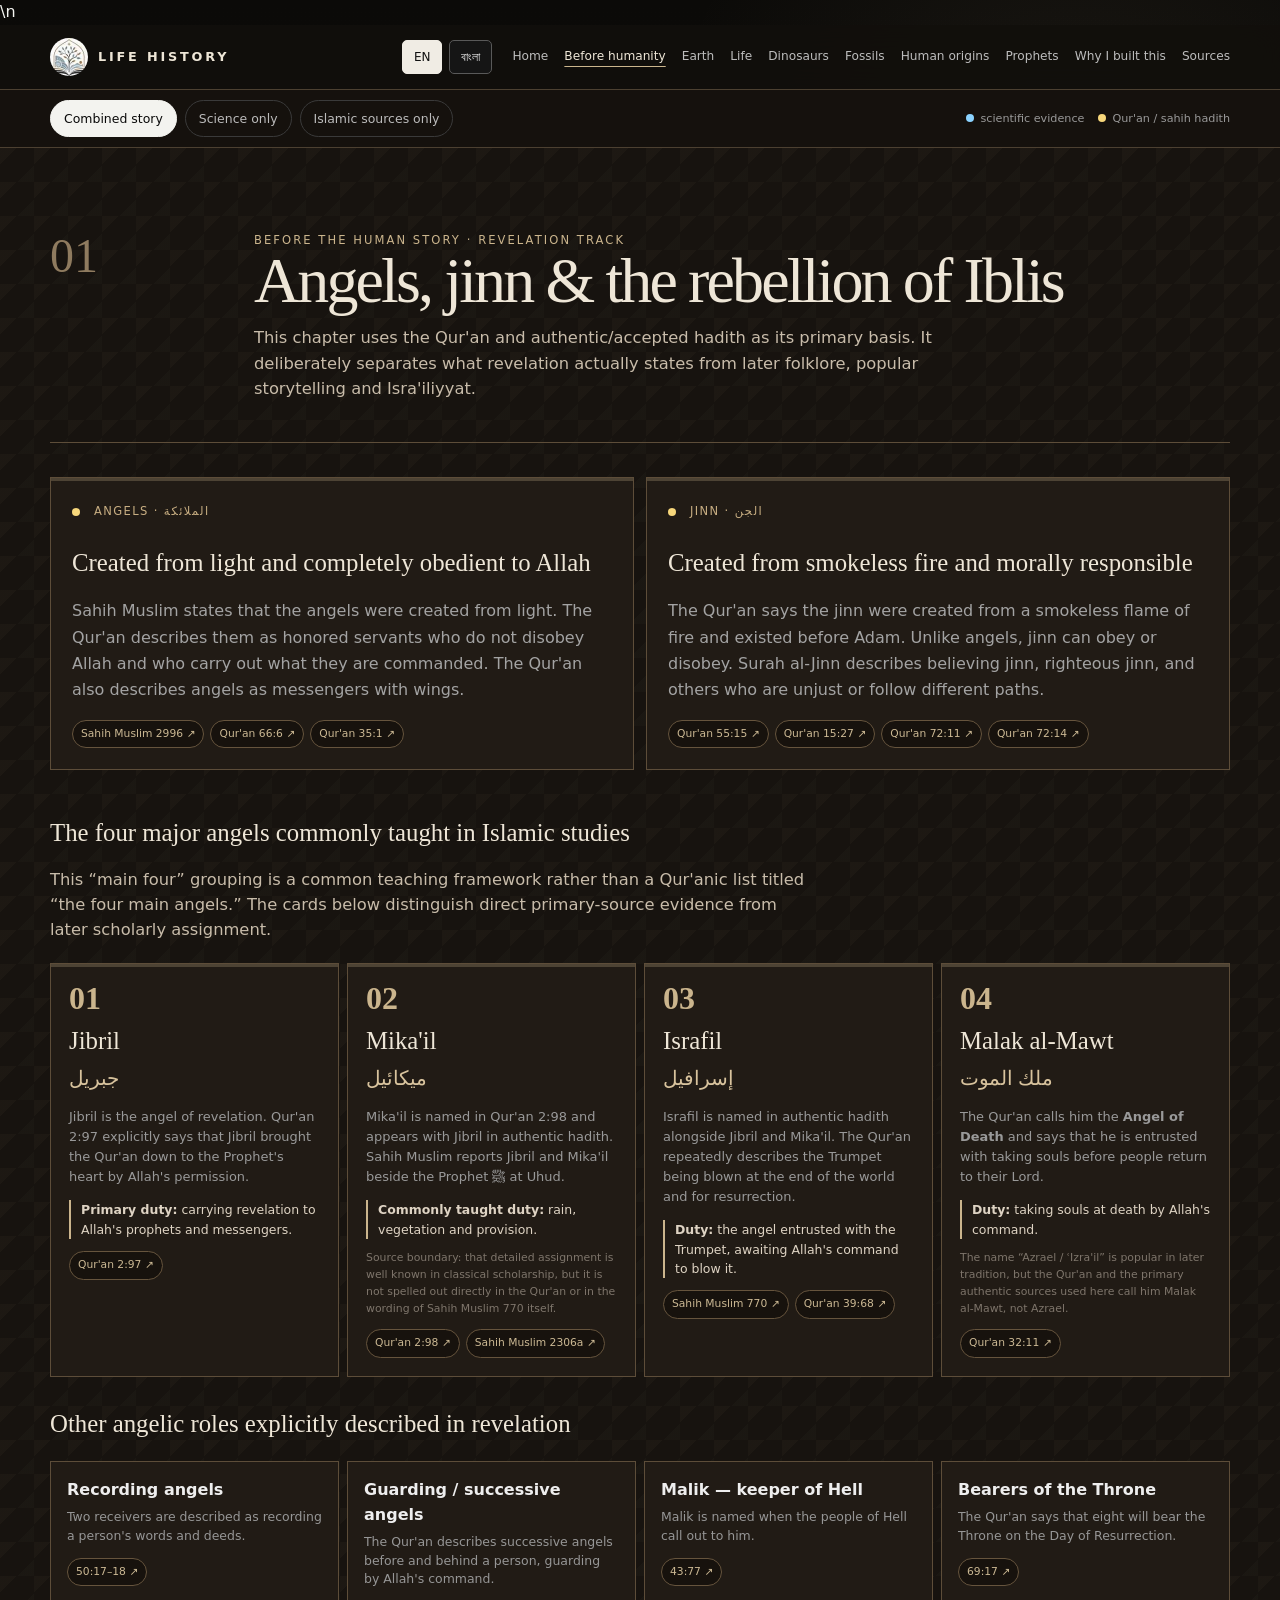
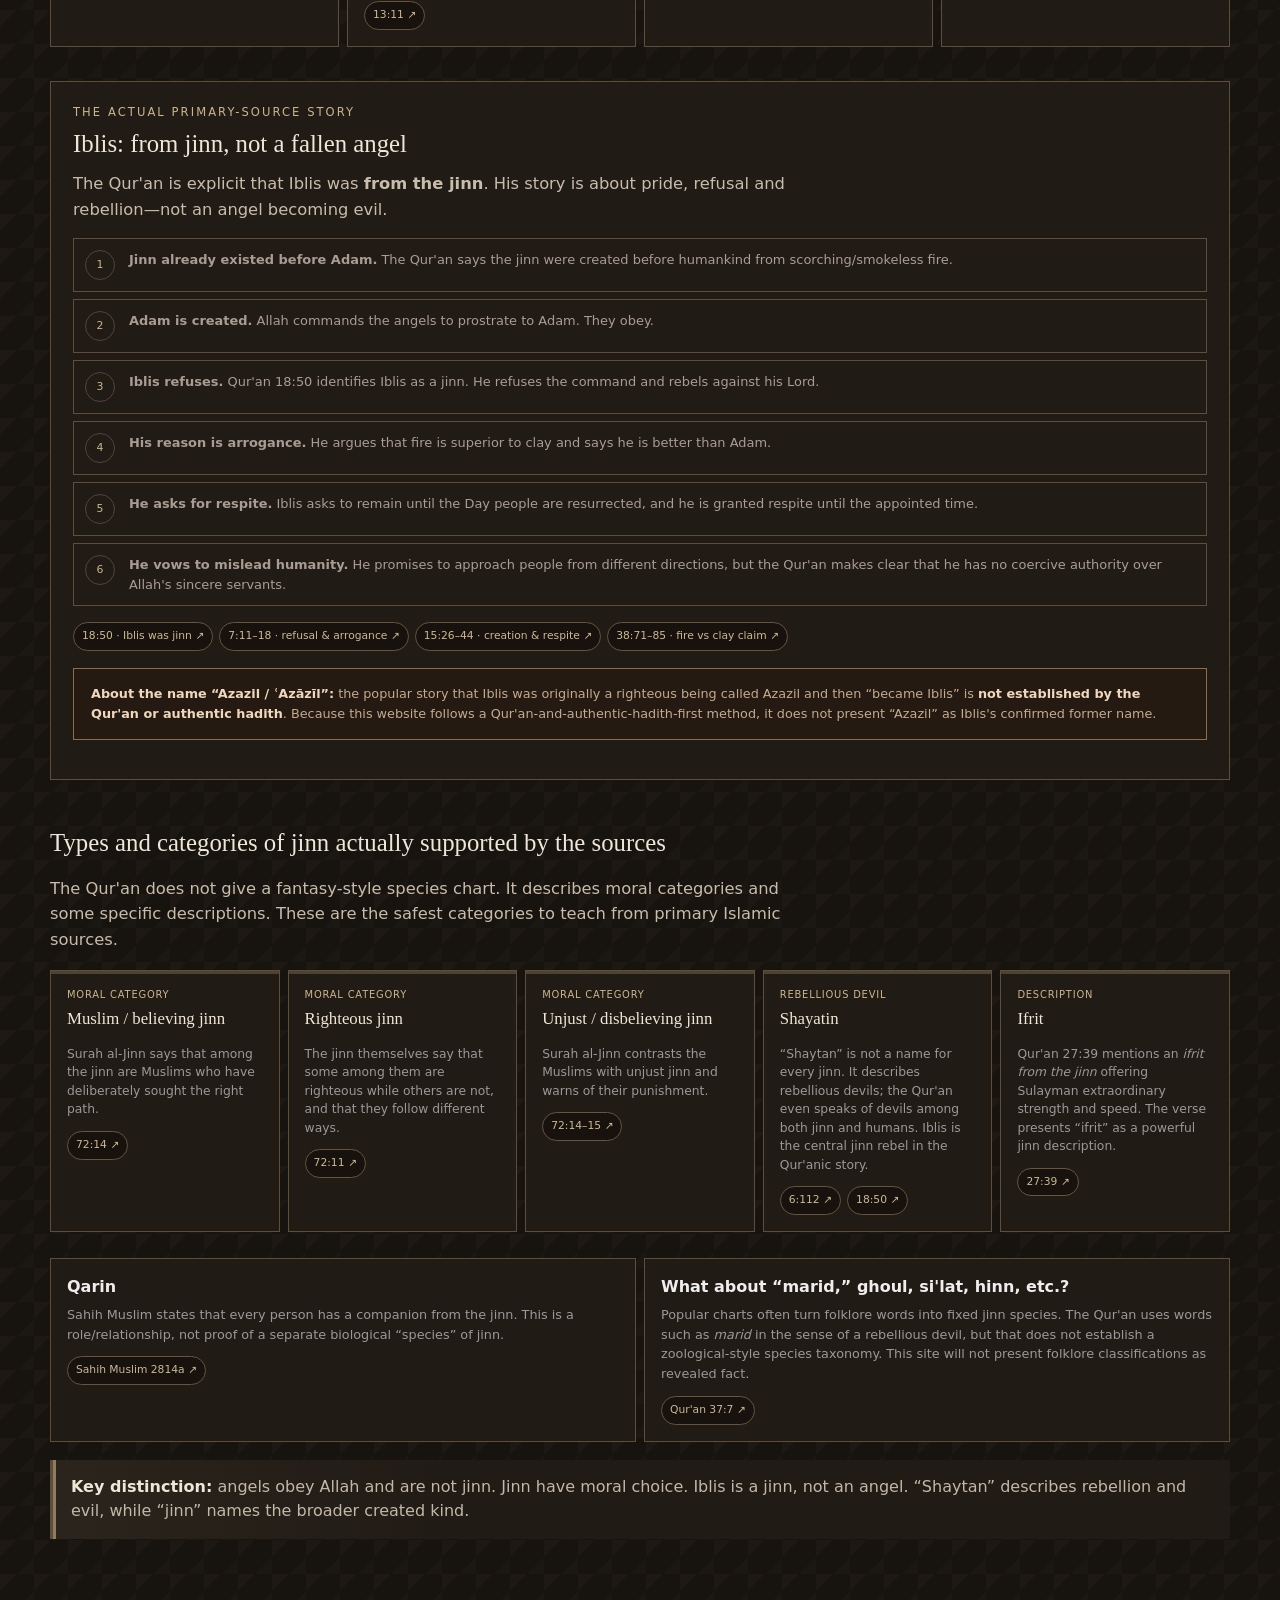
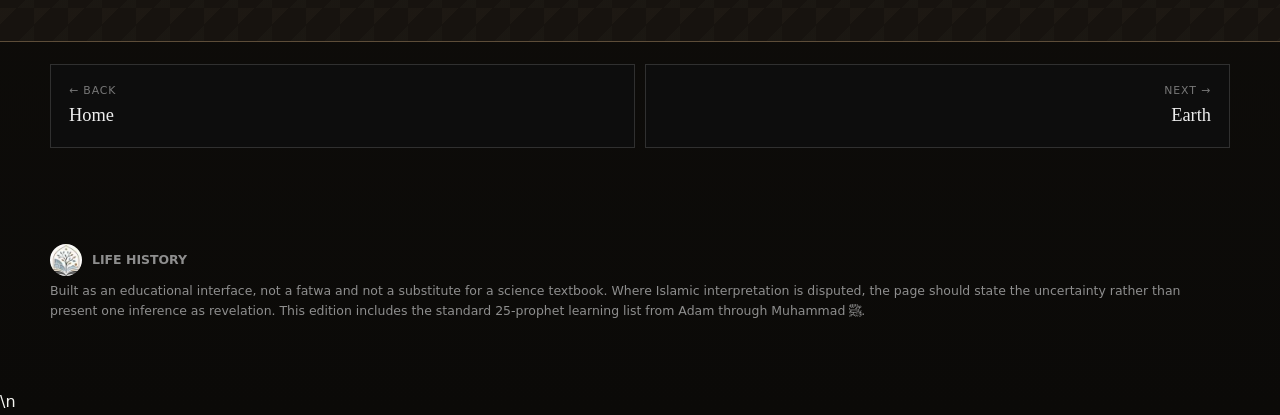
==== before-humanity.html @ 40e28bcd "Use reviewed Bangladeshi Bangla wording across pages" ====
<!doctype html>
<html lang="en">
<head>
  <meta charset="utf-8" />
  <meta name="viewport" content="width=device-width, initial-scale=1" />
  <meta name="description" content="Life History — a visual journey through natural history and the Islamic narrative, carefully keeping scientific evidence and revelation distinct." />
  <title>Before Humanity — Angels, Jinn & Iblis</title>
  <style>
    :root{
      --ink:#0a0a0a;--paper:#f4f2ed;--muted:#a5a5a5;--line:#2a2a2a;--panel:#111;
      --science:#8bd3ff;--revelation:#f7d77b;--life:#8ee0a1;--danger:#ff9b9b;
      --max:1180px;
    }
    *{box-sizing:border-box}
    html{scroll-behavior:smooth}
    body{margin:0;background:var(--ink);color:#f6f6f2;font-family:Inter,ui-sans-serif,system-ui,-apple-system,BlinkMacSystemFont,"Segoe UI",sans-serif;line-height:1.55}
    a{color:inherit}
    button,input{font:inherit}
    .wrap{width:min(var(--max),calc(100% - 34px));margin:auto}
    .topbar{position:sticky;top:0;z-index:20;background:rgba(10,10,10,.9);backdrop-filter:blur(14px);border-bottom:1px solid var(--line)}
    .nav{min-height:64px;display:flex;align-items:center;gap:20px;justify-content:space-between}
    .brand{font-weight:900;letter-spacing:.22em;font-size:.8rem}
    .navlinks{display:flex;gap:16px;flex-wrap:wrap}
    .navlinks a{font-size:.76rem;color:#bdbdbd;text-decoration:none}
    .navlinks a:hover{color:#fff}
    .hero{min-height:86vh;display:grid;align-items:end;padding:70px 0 44px;border-bottom:1px solid var(--line);position:relative;overflow:hidden}
    .hero:before{content:"";position:absolute;inset:0;background:
      linear-gradient(90deg,transparent 49.85%,#1c1c1c 50%,transparent 50.15%),
      linear-gradient(#111 1px,transparent 1px);background-size:100% 100%,100% 76px;opacity:.6;pointer-events:none}
    .hero-grid{display:grid;grid-template-columns:1.45fr .55fr;gap:40px;position:relative;z-index:1}
    .eyebrow,.kicker{font-size:.72rem;text-transform:uppercase;letter-spacing:.18em;color:#9e9e9e}
    h1{font-family:Georgia,"Times New Roman",serif;font-size:clamp(4rem,12vw,10.5rem);line-height:.77;margin:18px 0 24px;letter-spacing:-.065em;font-weight:400}
    h1 span{display:block}
    .hero-copy{max-width:690px;font-size:clamp(1rem,1.6vw,1.3rem);color:#c7c7c7}
    .hero-note{align-self:end;border-left:1px solid #fff;padding-left:20px;color:#c8c8c8;font-size:.9rem}
    .modebar{position:sticky;top:64px;z-index:19;background:#0d0d0d;border-bottom:1px solid var(--line)}
    .modes{display:flex;gap:8px;align-items:center;padding:10px 0;overflow:auto}
    .mode{border:1px solid #3a3a3a;background:transparent;color:#bbb;padding:8px 13px;border-radius:999px;cursor:pointer;white-space:nowrap;font-size:.78rem}
    .mode.active{background:#f3f3ef;color:#0a0a0a;border-color:#f3f3ef}
    .legend{margin-left:auto;display:flex;gap:14px;font-size:.7rem;color:#999;white-space:nowrap}
    .dot{width:8px;height:8px;border-radius:50%;display:inline-block;margin-right:6px}
    .science-dot{background:var(--science)} .revelation-dot{background:var(--revelation)}
    section{padding:84px 0;border-bottom:1px solid var(--line)}
    .section-head{display:grid;grid-template-columns:180px 1fr;gap:24px;margin-bottom:34px}
    .section-number{font-family:Georgia,serif;font-size:3rem;color:#424242;line-height:1}
    h2{font-family:Georgia,"Times New Roman",serif;font-weight:400;font-size:clamp(2.25rem,5vw,5rem);letter-spacing:-.045em;line-height:.96;margin:0}
    h3{font-family:Georgia,"Times New Roman",serif;font-weight:400;font-size:1.55rem;margin:.2rem 0 .7rem}
    .lede{max-width:760px;color:#b8b8b8;font-size:1.02rem;margin-top:14px}
    .two-track{display:grid;grid-template-columns:1fr 1fr;gap:1px;background:var(--line);border:1px solid var(--line)}
    .track{background:#0b0b0b;padding:28px;min-height:280px}
    .track-tag{display:inline-flex;align-items:center;gap:8px;font-size:.72rem;letter-spacing:.12em;text-transform:uppercase;margin-bottom:20px}
    .track p{color:#bcbcbc}
    .fact{padding:13px 0;border-top:1px solid #282828}
    .fact strong{display:block;color:#fff;margin-bottom:3px}
    .fact small{color:#888}
    .callout{border:1px solid #3c3c3c;padding:20px;margin-top:20px;background:#0f0f0f}
    .callout strong{color:#fff}
    .source-link{font-size:.76rem;color:#cfcfcf;text-underline-offset:3px}
    .uncertain{display:inline-block;border:1px dashed #777;padding:3px 8px;border-radius:999px;font-size:.67rem;color:#aaa;text-transform:uppercase;letter-spacing:.08em}
    .media-grid{display:grid;grid-template-columns:repeat(3,1fr);gap:12px;margin-top:28px}
    .media-card{position:relative;min-height:330px;overflow:hidden;background:#151515;border:1px solid #252525}
    .media-card img{width:100%;height:100%;object-fit:cover;display:block;filter:saturate(1.05)}
    .media-card .cap{position:absolute;left:0;right:0;bottom:0;padding:48px 16px 14px;background:linear-gradient(transparent,rgba(0,0,0,.88));font-size:.78rem}
    .media-card .cap b{display:block;font-size:1rem}
    .timeline{display:grid;gap:0;border-left:1px solid #424242;margin-left:10px}
    .event{display:grid;grid-template-columns:180px 1fr;gap:24px;padding:23px 0 23px 26px;position:relative}
    .event:before{content:"";position:absolute;width:9px;height:9px;border-radius:50%;left:-5px;top:30px;background:#d9d9d9}
    .event[data-track="science"]:before{background:var(--science)}
    .event[data-track="revelation"]:before{background:var(--revelation)}
    .when{font-size:.8rem;color:#9f9f9f}
    .event p{margin:.35rem 0;color:#b6b6b6;max-width:740px}
    .chips{display:flex;gap:7px;flex-wrap:wrap;margin-top:10px}
    .chip{font-size:.67rem;border:1px solid #363636;border-radius:999px;padding:4px 8px;color:#aaa}
    .sim{border:1px solid #303030;background:#0e0e0e;padding:24px;margin-top:26px}
    .sim-grid{display:grid;grid-template-columns:260px 1fr;gap:30px;align-items:center}
    .planet-stage{aspect-ratio:1;border-radius:50%;background:radial-gradient(circle at 33% 30%,#fff 0 3%,#86c5ff 12%,#245b94 38%,#081622 65%,#000 72%);box-shadow:0 0 70px rgba(125,190,255,.18);transition:.5s}
    .range{width:100%;accent-color:#fff}
    .sim-title{font-family:Georgia,serif;font-size:2rem;margin:.3rem 0}
    .sim-copy{color:#b9b9b9;min-height:74px}
    .scale-labels{display:flex;justify-content:space-between;color:#777;font-size:.66rem}
    .era-grid{display:grid;grid-template-columns:repeat(4,1fr);gap:1px;background:#252525;border:1px solid #252525;margin-top:26px}
    .era{background:#0c0c0c;padding:20px;min-height:190px}
    .era b{font-family:Georgia,serif;font-size:1.25rem}
    .era .time{font-size:.72rem;color:#999;margin:4px 0 12px}
    .era p{font-size:.86rem;color:#aaa}
    .species-grid{display:grid;grid-template-columns:repeat(3,1fr);gap:10px}
    .species{border:1px solid #2c2c2c;background:#0e0e0e;padding:19px}
    .species .age{font-size:.7rem;color:var(--science);letter-spacing:.06em;text-transform:uppercase}
    .species p{font-size:.88rem;color:#aaa}
    .split-warning{display:grid;grid-template-columns:1fr 1fr;gap:1px;background:#333;border:1px solid #333;margin:28px 0}
    .split-warning>div{background:#0d0d0d;padding:22px}
    .quote{font-family:Georgia,serif;font-size:1.22rem;color:#e9e9e5;margin:10px 0}
    .ref{font-size:.7rem;color:#8e8e8e}
    .prophet-grid{display:grid;grid-template-columns:repeat(3,1fr);gap:9px}
    .prophet{border:1px solid #2a2a2a;padding:18px;background:#0d0d0d;cursor:pointer;transition:.2s}
    .prophet:hover{border-color:#777;transform:translateY(-2px)}
    .prophet .name{font-family:Georgia,serif;font-size:1.3rem}
    .prophet .period{font-size:.68rem;color:#969696;text-transform:uppercase;letter-spacing:.08em;margin:3px 0 8px}
    .prophet p{font-size:.83rem;color:#a9a9a9;margin:0}
    .tree{overflow:auto;border:1px solid #292929;padding:26px;margin-top:26px;background:#0d0d0d}
    .tree-canvas{min-width:860px;display:grid;gap:22px;text-align:center}
    .tree-row{display:flex;justify-content:center;gap:18px;align-items:center}
    .node{border:1px solid #555;background:#111;padding:10px 16px;min-width:125px}
    .node.primary{border-color:#fff}
    .line-note{font-size:.7rem;color:#888}
    .source-grid{display:grid;grid-template-columns:repeat(3,1fr);gap:10px}
    .source{border-top:1px solid #444;padding-top:12px}
    .source b{display:block;margin-bottom:6px}
    .source p{font-size:.8rem;color:#999}
    .footer{padding:36px 0 70px;color:#8e8e8e;font-size:.78rem}
    .modal{position:fixed;inset:0;background:rgba(0,0,0,.82);display:none;place-items:center;z-index:60;padding:20px}
    .modal.open{display:grid}
    .modal-card{width:min(680px,100%);max-height:82vh;overflow:auto;background:#f1f0eb;color:#111;padding:28px;position:relative}
    .modal-card h3{font-size:2rem}
    .modal-card p{color:#333}
    .modal-card a{color:#000}
    .close{position:absolute;right:16px;top:14px;background:none;border:0;font-size:1.5rem;cursor:pointer}
    .filtered-out{display:none!important}
    @media(max-width:900px){
      .hero-grid,.section-head,.two-track,.sim-grid,.split-warning{grid-template-columns:1fr}
      .hero{min-height:78vh}
      .hero-note{max-width:620px}
      .media-grid,.species-grid,.prophet-grid,.source-grid{grid-template-columns:1fr 1fr}
      .era-grid{grid-template-columns:1fr 1fr}
      .event{grid-template-columns:120px 1fr}
      .legend{display:none}
    }
    @media(max-width:620px){
      .wrap{width:min(100% - 22px,var(--max))}
      .navlinks{display:none}
      .hero{padding-top:40px}
      h1{font-size:clamp(4rem,24vw,7rem)}
      section{padding:62px 0}
      .section-number{font-size:2rem}
      .media-grid,.species-grid,.prophet-grid,.source-grid,.era-grid{grid-template-columns:1fr}
      .event{grid-template-columns:1fr;gap:5px;padding-left:20px}
      .modes{padding:8px 0}
    }

    /* Islamic narrative: warm monochrome, visually separate from science. */
    :root{--faith-bg:#171511;--faith-panel:#211d18;--faith-line:#54493b;--faith-ink:#eee8dc;--faith-muted:#c3b8a8;--faith-accent:#c8ae82}
    #before,#prophets{
      background:
        radial-gradient(ellipse at 85% 0%,rgba(200,174,130,.075),transparent 52%),
        repeating-linear-gradient(135deg,transparent 0 46px,rgba(245,231,205,.012) 46px 47px),
        var(--faith-bg);
      border-bottom-color:var(--faith-line);
    }
    #before .section-number,#prophets .section-number{color:#897660}
    #before .kicker,#prophets .kicker{color:var(--faith-accent)}
    #before .lede,#prophets .lede{color:var(--faith-muted)}
    [data-track="revelation"].track,
    [data-track="revelation"].event,
    [data-track="revelation"].prophet{
      background:var(--faith-panel);color:var(--faith-ink);
      border-color:var(--faith-line)
    }
    .two-track:has(> [data-track="revelation"]) {background:var(--faith-line);border-color:var(--faith-line)}
    .track[data-track="revelation"] p,
    .event[data-track="revelation"] p,
    #prophets .prophet p{color:var(--faith-muted)}
    [data-track="revelation"] .track-tag,
    [data-track="revelation"] .when,
    #prophets .prophet .period{color:var(--faith-accent)}
    [data-track="revelation"] .fact{border-top-color:var(--faith-line)}
    [data-track="revelation"] .fact small,
    [data-track="revelation"] .ref{color:var(--faith-muted)}
    [data-track="revelation"] .callout{
      background:#2a241c;border-color:var(--faith-line);color:var(--faith-ink)
    }
    #prophets .timeline{border-left-color:var(--faith-line)}
    #prophets .event{padding-left:26px;border-bottom:1px solid rgba(200,174,130,.15)}
    #prophets .event:before{background:var(--faith-accent)}
    #prophets .prophet-grid{gap:10px}
    #prophets .prophet{background:#211d18;border-color:var(--faith-line)}
    #prophets .prophet:hover{background:#29231c;border-color:var(--faith-accent)}
    #prophets .tree{background:#1d1915;border-color:var(--faith-line)}
    #prophets .node{background:#28221b;border-color:var(--faith-line)}
    #prophets .node.primary{border-color:var(--faith-accent)}
    #prophets .line-note{color:var(--faith-muted)}
    #prophets .chip{border-color:var(--faith-line);color:var(--faith-muted)}
    @media(prefers-reduced-motion:reduce){#prophets .prophet{transition:none}}

    .language-switch{display:flex;align-items:center;gap:7px;margin-left:auto;white-space:nowrap}
    .language-switch button{border:1px solid #595959;background:#151515;color:#eaeaea;padding:7px 11px;border-radius:5px;cursor:pointer;font-size:.75rem}
    .language-switch button[aria-pressed="true"]{background:#f0ece4;border-color:#f0ece4;color:#101010}
    #google_translate_element{position:absolute;left:-9999px;top:0;width:1px;height:1px;overflow:hidden}
    body{top:0!important}.goog-te-banner-frame,.skiptranslate iframe{display:none!important}
    @media(max-width:620px){.nav{flex-wrap:wrap}.language-switch{margin-left:0}.brand{margin-right:auto}}

  /* Softer Bangla typography while leaving the English design unchanged */
  @import url('https://fonts.googleapis.com/css2?family=Hind+Siliguri:wght@300;400;500;600;700&display=swap');
  html[lang="bn"] body,html[lang="bn"] button,html[lang="bn"] input,html[lang="bn"] select,html[lang="bn"] textarea,
  html[lang="bn"] h1,html[lang="bn"] h2,html[lang="bn"] h3,html[lang="bn"] h4,
  html[lang="bn"] .brand,html[lang="bn"] .sim-title{
    font-family:'Hind Siliguri',sans-serif!important;font-weight:400;line-height:1.65;letter-spacing:0;
  }
  html[lang="bn"] h1,html[lang="bn"] h2,html[lang="bn"] h3{font-weight:500;line-height:1.3;letter-spacing:0}
  html[lang="bn"] p,html[lang="bn"] li{line-height:1.85}
  html[lang="bn"] .kicker,html[lang="bn"] .eyebrow{letter-spacing:.04em}
  </style>
  <link rel="stylesheet" href="biology.css" />\n
<link rel="stylesheet" href="prophets.css" />
  <link rel="stylesheet" href="unseen.css" />
  <link rel="stylesheet" href="story.css" />
<link rel="icon" type="image/jpeg" href="[data-uri]"><meta property="og:site_name" content="Life History"><style>.brand-lockup{display:inline-flex;align-items:center;gap:10px;text-decoration:none;flex-shrink:0}.brand-icon{width:38px;height:38px;border-radius:50%;object-fit:cover;background:#f7f4ef}.footer-brand{display:inline-flex;align-items:center;gap:10px}.footer-brand img{width:32px;height:32px;border-radius:50%}@media(max-width:620px){.brand-icon{width:32px;height:32px}.brand-lockup{font-size:.7rem}}</style>  <link rel="stylesheet" href="pages.css" />
</head>
<body>
  <header class="topbar">
    <div class="wrap nav">
      <a class="brand brand-lockup" href="index.html" aria-label="Life History home"><img class="brand-icon" src="[data-uri]" alt=""><span>LIFE HISTORY</span></a><div class="language-switch" role="group" aria-label="Website language"><button type="button" id="lang-en" aria-pressed="true">EN</button><button type="button" id="lang-bn" aria-pressed="false">বাংলা</button></div><div id="google_translate_element" aria-hidden="true"></div>
      <nav class="navlinks">
        <a href="index.html">Home</a>
        <a href="before-humanity.html" aria-current="page">Before humanity</a>
        <a href="earth.html">Earth</a>
        <a href="life.html">Life</a>
        <a href="dinosaurs.html">Dinosaurs</a>
        <a href="fossils.html">Fossils</a>
        <a href="humans.html">Human origins</a>
        <a href="prophets.html">Prophets</a>
        <a href="why.html">Why I built this</a>
        <a href="sources.html">Sources</a>
      </nav>
    </div>
  </header>

  <div class="modebar">
    <div class="wrap modes">
      <button class="mode active" data-mode="all">Combined story</button>
      <button class="mode" data-mode="science">Science only</button>
      <button class="mode" data-mode="revelation">Islamic sources only</button>
      <div class="legend"><span><i class="dot science-dot"></i>scientific evidence</span><span><i class="dot revelation-dot"></i>Qur'an / sahih hadith</span></div>
    </div>
  </div>

  <main>
<section id="before">
      <div class="wrap">
        <div class="section-head">
          <div class="section-number">01</div>
          <div>
            <div class="kicker">Before the human story · revelation track</div>
            <h2>Angels, jinn & the rebellion of Iblis</h2>
            <p class="lede">This chapter uses the Qur'an and authentic/accepted hadith as its primary basis. It deliberately separates what revelation actually states from later folklore, popular storytelling and Isra'iliyyat.</p>
          </div>
        </div>

        <div class="unseen-intro" data-track="revelation">
          <article class="unseen-card">
            <div class="track-tag"><i class="dot revelation-dot"></i>Angels · الملائكة</div>
            <h3>Created from light and completely obedient to Allah</h3>
            <p>Sahih Muslim states that the angels were created from light. The Qur'an describes them as honored servants who do not disobey Allah and who carry out what they are commanded. The Qur'an also describes angels as messengers with wings.</p>
            <div class="source-pills">
              <a class="source-pill" href="https://sunnah.com/muslim:2996" target="_blank" rel="noreferrer">Sahih Muslim 2996 ↗</a>
              <a class="source-pill" href="https://quran.com/66/6" target="_blank" rel="noreferrer">Qur'an 66:6 ↗</a>
              <a class="source-pill" href="https://quran.com/35/1" target="_blank" rel="noreferrer">Qur'an 35:1 ↗</a>
            </div>
          </article>
          <article class="unseen-card">
            <div class="track-tag"><i class="dot revelation-dot"></i>Jinn · الجن</div>
            <h3>Created from smokeless fire and morally responsible</h3>
            <p>The Qur'an says the jinn were created from a smokeless flame of fire and existed before Adam. Unlike angels, jinn can obey or disobey. Surah al-Jinn describes believing jinn, righteous jinn, and others who are unjust or follow different paths.</p>
            <div class="source-pills">
              <a class="source-pill" href="https://quran.com/55/15" target="_blank" rel="noreferrer">Qur'an 55:15 ↗</a>
              <a class="source-pill" href="https://quran.com/15/27" target="_blank" rel="noreferrer">Qur'an 15:27 ↗</a>
              <a class="source-pill" href="https://quran.com/72/11" target="_blank" rel="noreferrer">Qur'an 72:11 ↗</a>
              <a class="source-pill" href="https://quran.com/72/14" target="_blank" rel="noreferrer">Qur'an 72:14 ↗</a>
            </div>
          </article>
        </div>

        <h3 style="margin-top:44px">The four major angels commonly taught in Islamic studies</h3>
        <p class="lede">This “main four” grouping is a common teaching framework rather than a Qur'anic list titled “the four main angels.” The cards below distinguish direct primary-source evidence from later scholarly assignment.</p>

        <div class="four-angels" data-track="revelation">
          <article class="angel-card">
            <div class="num">01</div>
            <h3>Jibril</h3>
            <div class="arabic" lang="ar">جبريل</div>
            <p>Jibril is the angel of revelation. Qur'an 2:97 explicitly says that Jibril brought the Qur'an down to the Prophet's heart by Allah's permission.</p>
            <div class="duty"><strong>Primary duty:</strong> carrying revelation to Allah's prophets and messengers.</div>
            <div class="source-pills"><a class="source-pill" href="https://quran.com/2/97" target="_blank" rel="noreferrer">Qur'an 2:97 ↗</a></div>
          </article>

          <article class="angel-card">
            <div class="num">02</div>
            <h3>Mika'il</h3>
            <div class="arabic" lang="ar">ميكائيل</div>
            <p>Mika'il is named in Qur'an 2:98 and appears with Jibril in authentic hadith. Sahih Muslim reports Jibril and Mika'il beside the Prophet ﷺ at Uhud.</p>
            <div class="duty"><strong>Commonly taught duty:</strong> rain, vegetation and provision.</div>
            <div class="boundary">Source boundary: that detailed assignment is well known in classical scholarship, but it is not spelled out directly in the Qur'an or in the wording of Sahih Muslim 770 itself.</div>
            <div class="source-pills"><a class="source-pill" href="https://quran.com/2/98" target="_blank" rel="noreferrer">Qur'an 2:98 ↗</a><a class="source-pill" href="https://sunnah.com/muslim/43/63" target="_blank" rel="noreferrer">Sahih Muslim 2306a ↗</a></div>
          </article>

          <article class="angel-card">
            <div class="num">03</div>
            <h3>Israfil</h3>
            <div class="arabic" lang="ar">إسرافيل</div>
            <p>Israfil is named in authentic hadith alongside Jibril and Mika'il. The Qur'an repeatedly describes the Trumpet being blown at the end of the world and for resurrection.</p>
            <div class="duty"><strong>Duty:</strong> the angel entrusted with the Trumpet, awaiting Allah's command to blow it.</div>
            <div class="source-pills"><a class="source-pill" href="https://sunnah.com/muslim:770" target="_blank" rel="noreferrer">Sahih Muslim 770 ↗</a><a class="source-pill" href="https://quran.com/39/68" target="_blank" rel="noreferrer">Qur'an 39:68 ↗</a></div>
          </article>

          <article class="angel-card">
            <div class="num">04</div>
            <h3>Malak al-Mawt</h3>
            <div class="arabic" lang="ar">ملك الموت</div>
            <p>The Qur'an calls him the <strong>Angel of Death</strong> and says that he is entrusted with taking souls before people return to their Lord.</p>
            <div class="duty"><strong>Duty:</strong> taking souls at death by Allah's command.</div>
            <div class="boundary">The name “Azrael / ʿIzra'il” is popular in later tradition, but the Qur'an and the primary authentic sources used here call him Malak al-Mawt, not Azrael.</div>
            <div class="source-pills"><a class="source-pill" href="https://quran.com/32/11" target="_blank" rel="noreferrer">Qur'an 32:11 ↗</a></div>
          </article>
        </div>

        <h3>Other angelic roles explicitly described in revelation</h3>
        <div class="angel-roles" data-track="revelation">
          <article class="role-card"><b>Recording angels</b><p>Two receivers are described as recording a person's words and deeds.</p><div class="source-pills"><a class="source-pill" href="https://quran.com/50/17-18" target="_blank" rel="noreferrer">50:17–18 ↗</a></div></article>
          <article class="role-card"><b>Guarding / successive angels</b><p>The Qur'an describes successive angels before and behind a person, guarding by Allah's command.</p><div class="source-pills"><a class="source-pill" href="https://quran.com/13/11" target="_blank" rel="noreferrer">13:11 ↗</a></div></article>
          <article class="role-card"><b>Malik — keeper of Hell</b><p>Malik is named when the people of Hell call out to him.</p><div class="source-pills"><a class="source-pill" href="https://quran.com/43/77" target="_blank" rel="noreferrer">43:77 ↗</a></div></article>
          <article class="role-card"><b>Bearers of the Throne</b><p>The Qur'an says that eight will bear the Throne on the Day of Resurrection.</p><div class="source-pills"><a class="source-pill" href="https://quran.com/69/17" target="_blank" rel="noreferrer">69:17 ↗</a></div></article>
        </div>

        <div class="iblis-story" data-track="revelation">
          <div class="kicker">The actual primary-source story</div>
          <h3>Iblis: from jinn, not a fallen angel</h3>
          <p class="lede" style="margin-top:0">The Qur'an is explicit that Iblis was <strong>from the jinn</strong>. His story is about pride, refusal and rebellion—not an angel becoming evil.</p>

          <div class="story-steps">
            <div class="story-step"><span class="stepn">1</span><p><strong>Jinn already existed before Adam.</strong> The Qur'an says the jinn were created before humankind from scorching/smokeless fire.</p></div>
            <div class="story-step"><span class="stepn">2</span><p><strong>Adam is created.</strong> Allah commands the angels to prostrate to Adam. They obey.</p></div>
            <div class="story-step"><span class="stepn">3</span><p><strong>Iblis refuses.</strong> Qur'an 18:50 identifies Iblis as a jinn. He refuses the command and rebels against his Lord.</p></div>
            <div class="story-step"><span class="stepn">4</span><p><strong>His reason is arrogance.</strong> He argues that fire is superior to clay and says he is better than Adam.</p></div>
            <div class="story-step"><span class="stepn">5</span><p><strong>He asks for respite.</strong> Iblis asks to remain until the Day people are resurrected, and he is granted respite until the appointed time.</p></div>
            <div class="story-step"><span class="stepn">6</span><p><strong>He vows to mislead humanity.</strong> He promises to approach people from different directions, but the Qur'an makes clear that he has no coercive authority over Allah's sincere servants.</p></div>
          </div>

          <div class="source-pills">
            <a class="source-pill" href="https://quran.com/18/50" target="_blank" rel="noreferrer">18:50 · Iblis was jinn ↗</a>
            <a class="source-pill" href="https://quran.com/7/11-18" target="_blank" rel="noreferrer">7:11–18 · refusal & arrogance ↗</a>
            <a class="source-pill" href="https://quran.com/15/26-44" target="_blank" rel="noreferrer">15:26–44 · creation & respite ↗</a>
            <a class="source-pill" href="https://quran.com/38/71-85" target="_blank" rel="noreferrer">38:71–85 · fire vs clay claim ↗</a>
          </div>

          <div class="primary-warning">
            <strong>About the name “Azazil / ʿAzāzīl”:</strong> the popular story that Iblis was originally a righteous being called Azazil and then “became Iblis” is <strong>not established by the Qur'an or authentic hadith</strong>. Because this website follows a Qur'an-and-authentic-hadith-first method, it does not present “Azazil” as Iblis's confirmed former name.
          </div>
        </div>

        <h3 style="margin-top:44px">Types and categories of jinn actually supported by the sources</h3>
        <p class="lede">The Qur'an does not give a fantasy-style species chart. It describes moral categories and some specific descriptions. These are the safest categories to teach from primary Islamic sources.</p>

        <div class="jinn-types" data-track="revelation">
          <article class="jinn-type">
            <div class="tag">Moral category</div>
            <h3>Muslim / believing jinn</h3>
            <p>Surah al-Jinn says that among the jinn are Muslims who have deliberately sought the right path.</p>
            <div class="source-pills"><a class="source-pill" href="https://quran.com/72/14" target="_blank" rel="noreferrer">72:14 ↗</a></div>
          </article>
          <article class="jinn-type">
            <div class="tag">Moral category</div>
            <h3>Righteous jinn</h3>
            <p>The jinn themselves say that some among them are righteous while others are not, and that they follow different ways.</p>
            <div class="source-pills"><a class="source-pill" href="https://quran.com/72/11" target="_blank" rel="noreferrer">72:11 ↗</a></div>
          </article>
          <article class="jinn-type">
            <div class="tag">Moral category</div>
            <h3>Unjust / disbelieving jinn</h3>
            <p>Surah al-Jinn contrasts the Muslims with unjust jinn and warns of their punishment.</p>
            <div class="source-pills"><a class="source-pill" href="https://quran.com/72/14-15" target="_blank" rel="noreferrer">72:14–15 ↗</a></div>
          </article>
          <article class="jinn-type">
            <div class="tag">Rebellious devil</div>
            <h3>Shayatin</h3>
            <p>“Shaytan” is not a name for every jinn. It describes rebellious devils; the Qur'an even speaks of devils among both jinn and humans. Iblis is the central jinn rebel in the Qur'anic story.</p>
            <div class="source-pills"><a class="source-pill" href="https://quran.com/6/112" target="_blank" rel="noreferrer">6:112 ↗</a><a class="source-pill" href="https://quran.com/18/50" target="_blank" rel="noreferrer">18:50 ↗</a></div>
          </article>
          <article class="jinn-type">
            <div class="tag">Description</div>
            <h3>Ifrit</h3>
            <p>Qur'an 27:39 mentions an <em>ifrit from the jinn</em> offering Sulayman extraordinary strength and speed. The verse presents “ifrit” as a powerful jinn description.</p>
            <div class="source-pills"><a class="source-pill" href="https://quran.com/27/39" target="_blank" rel="noreferrer">27:39 ↗</a></div>
          </article>
        </div>

        <div class="myth-grid" data-track="revelation">
          <article class="myth-item"><b>Qarin</b><p>Sahih Muslim states that every person has a companion from the jinn. This is a role/relationship, not proof of a separate biological “species” of jinn.</p><div class="source-pills"><a class="source-pill" href="https://sunnah.com/muslim/52/62" target="_blank" rel="noreferrer">Sahih Muslim 2814a ↗</a></div></article>
          <article class="myth-item"><b>What about “marid,” ghoul, si'lat, hinn, etc.?</b><p>Popular charts often turn folklore words into fixed jinn species. The Qur'an uses words such as <em>marid</em> in the sense of a rebellious devil, but that does not establish a zoological-style species taxonomy. This site will not present folklore classifications as revealed fact.</p><div class="source-pills"><a class="source-pill" href="https://quran.com/37/7" target="_blank" rel="noreferrer">Qur'an 37:7 ↗</a></div></article>
        </div>

        <div class="bio-callout islamic" data-track="revelation">
          <strong>Key distinction:</strong> angels obey Allah and are not jinn. Jinn have moral choice. Iblis is a jinn, not an angel. “Shaytan” describes rebellion and evil, while “jinn” names the broader created kind.
        </div>
      </div>
    </section>
<div class="chapter-pager wrap">
    <a class="chapter-nav prev" href="index.html"><span>← Back</span><b>Home</b></a>
    <a class="chapter-nav next" href="earth.html"><span>Next →</span><b>Earth</b></a>
  </div>
</main>

  <footer class="footer">
    <div class="wrap">
      <span class="footer-brand"><img src="[data-uri]" alt=""><b>LIFE HISTORY</b></span><br>
      Built as an educational interface, not a fatwa and not a substitute for a science textbook. Where Islamic interpretation is disputed, the page should state the uncertainty rather than present one inference as revelation. This edition includes the standard 25-prophet learning list from Adam through Muhammad ﷺ.
    </div>
  </footer>

<script>
    const modeButtons=[...document.querySelectorAll('.mode')];
    modeButtons.forEach(btn=>btn.addEventListener('click',()=>{
      modeButtons.forEach(b=>b.classList.remove('active'));btn.classList.add('active');
      const mode=btn.dataset.mode;
      document.querySelectorAll('[data-track]').forEach(el=>{
        el.classList.toggle('filtered-out', mode!=='all' && el.dataset.track!==mode);
      });
    }));
</script>
\n
<script src="prophets.js"></script>
<script>
(function(){
  const en=document.getElementById('lang-en'), bn=document.getElementById('lang-bn');
  const saved=localStorage.getItem('life-history-language')==='bn'?'bn':'en';
  function update(lang){document.documentElement.lang=lang;en.setAttribute('aria-pressed',String(lang==='en'));bn.setAttribute('aria-pressed',String(lang==='bn'));}
  function selectLanguage(lang){
    update(lang);localStorage.setItem('life-history-language',lang);
    const box=document.querySelector('#google_translate_element select.goog-te-combo');
    if(box){box.value=lang==='bn'?'bn':'en';box.dispatchEvent(new Event('change',{bubbles:true}));return true;}
    return false;
  }
  window.lifeHistoryTranslateReady=function(){
    new google.translate.TranslateElement({pageLanguage:'en',includedLanguages:'bn,en',autoDisplay:false},'google_translate_element');
    let attempts=0;const poll=setInterval(function(){attempts++;if(selectLanguage(saved)||attempts>35)clearInterval(poll);},200);
  };
  en.addEventListener('click',()=>{if(!selectLanguage('en'))location.reload();});
  bn.addEventListener('click',()=>{if(!selectLanguage('bn')){const original=bn.textContent;bn.textContent='বাংলা…';setTimeout(()=>bn.textContent=original,1800);}});
  update(saved);
})();
</script>
<script src="https://translate.google.com/translate_a/element.js?cb=lifeHistoryTranslateReady" async defer></script>
<script src="bangla-copy.js" defer></script>
</body>
</html>
---- biology.css ----
/* Deep biological evolution modules */
.bio-intro-grid{display:grid;grid-template-columns:1.15fr .85fr;gap:14px;margin:26px 0}
.bio-panel{border:1px solid #2d2d2d;background:#0d0d0d;padding:22px}
.bio-panel.light{background:#f1f0eb;color:#111}
.bio-panel.light p,.bio-panel.light li{color:#333}
.bio-panel p,.bio-panel li{color:#aaa}
.bio-panel ul{padding-left:1.1rem}
.bio-pill{display:inline-flex;align-items:center;gap:7px;border:1px solid #373737;border-radius:999px;padding:5px 9px;font-size:.68rem;color:#aaa;text-transform:uppercase;letter-spacing:.08em}
.bio-callout{margin:18px 0;border-left:3px solid var(--science);padding:15px 18px;background:#10151a;color:#c6d9e6}
.bio-callout.islamic{border-left-color:var(--revelation);background:#17150f;color:#ded4b7}
.bio-callout strong{color:#fff}
.bio-source{font-size:.72rem;color:#8d8d8d;margin-top:9px}
.bio-source a{text-underline-offset:3px}

.deep-details{display:grid;gap:8px;margin-top:18px}
.deep-details details{border:1px solid #2a2a2a;background:#0d0d0d}
.deep-details summary{cursor:pointer;padding:16px 18px;font-weight:700;color:#e8e8e4;list-style:none;display:flex;justify-content:space-between;gap:20px}
.deep-details summary::-webkit-details-marker{display:none}
.deep-details summary:after{content:"+";font-size:1.2rem;color:#777}
.deep-details details[open] summary:after{content:"−"}
.deep-details .detail-body{padding:0 18px 18px;color:#aaa}
.deep-details .detail-body p{margin:.6rem 0}
.deep-details .detail-body strong{color:#e8e8e4}

.evo-river{display:flex;overflow-x:auto;gap:0;border:1px solid #2c2c2c;margin:26px 0;scroll-snap-type:x mandatory}
.evo-stop{min-width:240px;max-width:240px;padding:20px;border-right:1px solid #252525;background:#0c0c0c;scroll-snap-align:start;position:relative}
.evo-stop:last-child{border-right:0}
.evo-stop .age{font-size:.68rem;color:var(--science);text-transform:uppercase;letter-spacing:.08em}
.evo-stop h3{font-size:1.25rem;margin:.4rem 0}
.evo-stop p{font-size:.83rem;color:#9f9f9f}
.evo-stop .glyph{font-size:2.4rem;margin:8px 0 12px}

.protocell-lab{border:1px solid #2d2d2d;background:#0b0b0b;margin:28px 0;padding:20px}
.protocell-grid{display:grid;grid-template-columns:minmax(300px,1fr) 1fr;gap:24px;align-items:center}
#abiogenesisCanvas{width:100%;height:330px;display:block;border:1px solid #2b2b2b;background:radial-gradient(circle at 50% 30%,#174866,#071723 55%,#03080d);border-radius:4px}
.lab-controls{display:flex;gap:8px;flex-wrap:wrap;margin:12px 0}
.lab-btn{border:1px solid #444;background:#111;color:#ddd;padding:8px 11px;border-radius:999px;cursor:pointer;font-size:.78rem}
.lab-btn.active{background:#f2f1ed;color:#111;border-color:#f2f1ed}
.lab-note{font-size:.76rem;color:#838383}
.stage-meter{display:grid;grid-template-columns:repeat(5,1fr);gap:4px;margin:14px 0}
.stage-meter span{height:5px;background:#242424;border-radius:10px}
.stage-meter span.on{background:#d9d9d9}

.transition-lab{margin:28px 0;border:1px solid #2c2c2c;background:#0c0c0c;padding:22px}
.transition-tabs{display:flex;gap:7px;flex-wrap:wrap;margin-bottom:18px}
.transition-tab{border:1px solid #333;background:#0d0d0d;color:#aaa;padding:8px 11px;cursor:pointer;border-radius:999px;font-size:.76rem}
.transition-tab.active{background:#eae9e4;color:#111}
.transition-view{display:grid;grid-template-columns:220px 1fr;gap:24px;align-items:center}
.transition-animal{height:210px;display:grid;place-items:center;position:relative;overflow:hidden;border:1px solid #232323;background:linear-gradient(#071923 0 58%,#684b2c 58% 100%)}
.transition-animal .body{width:130px;height:56px;border-radius:55% 45% 50% 50%;background:#58a8c0;position:relative;transition:.5s}
.transition-animal .tail{position:absolute;width:88px;height:24px;border-radius:100% 0 0 100%;background:#58a8c0;left:38px;top:91px;transform:rotate(10deg);transform-origin:right center;transition:.5s}
.transition-animal .eye{position:absolute;width:7px;height:7px;background:#111;border-radius:50%;right:19px;top:15px}
.transition-animal .fin{position:absolute;width:48px;height:17px;border-radius:60%;border:5px solid #7bd0d0;left:48px;top:120px;transform:rotate(22deg);transition:.5s}
.transition-animal .limb{position:absolute;width:11px;height:65px;background:#6ba46f;left:76px;top:108px;transform:rotate(25deg);transform-origin:top;display:none;transition:.5s}
.transition-animal .limb:after{content:"";position:absolute;width:38px;height:9px;background:#6ba46f;bottom:-1px;left:-3px;border-radius:8px}
.transition-view[data-stage="tetrapod"] .body,.transition-view[data-stage="amniote"] .body{background:#6ba46f;width:120px;height:62px}
.transition-view[data-stage="tetrapod"] .tail,.transition-view[data-stage="amniote"] .tail{background:#6ba46f;width:70px;top:88px}
.transition-view[data-stage="tetrapod"] .fin,.transition-view[data-stage="amniote"] .fin{display:none}
.transition-view[data-stage="tetrapod"] .limb,.transition-view[data-stage="amniote"] .limb{display:block}
.transition-view[data-stage="amniote"] .transition-animal{background:linear-gradient(#253b4a 0 45%,#8d7147 45% 100%)}
.transition-view[data-stage="amniote"] .body{background:#91764c}
.transition-view[data-stage="amniote"] .tail{background:#91764c}
.transition-view[data-stage="amniote"] .limb,.transition-view[data-stage="amniote"] .limb:after{background:#91764c}

.innovation-grid{display:grid;grid-template-columns:repeat(4,1fr);gap:8px;margin:20px 0}
.innovation{border:1px solid #292929;padding:17px;background:#0d0d0d}
.innovation .n{font-size:.68rem;color:#777}
.innovation b{display:block;margin:6px 0;color:#eee}
.innovation p{font-size:.8rem;color:#9a9a9a;margin:0}

.dino-periods{margin:26px 0;border:1px solid #2d2d2d;background:#0c0c0c;padding:22px}
.dino-timebar{display:grid;grid-template-columns:1.35fr 1.7fr 2.6fr;height:22px;margin:14px 0 18px;border:1px solid #3a3a3a}
.dino-timebar span:nth-child(1){background:#4d3568}
.dino-timebar span:nth-child(2){background:#326a64}
.dino-timebar span:nth-child(3){background:#7a6236}
.dino-period-tabs{display:flex;gap:8px;flex-wrap:wrap}
.dino-tab{padding:8px 13px;background:#111;border:1px solid #3b3b3b;color:#aaa;border-radius:999px;cursor:pointer}
.dino-tab.active{background:#eee;color:#111}
.dino-period-content{display:grid;grid-template-columns:1fr 1fr;gap:16px;margin-top:18px}
.dino-period-content>div{border-top:1px solid #333;padding-top:14px}
.dino-period-content p{color:#aaa}

.dino-tree{display:grid;grid-template-columns:1fr 1fr;gap:12px;margin:26px 0}
.dino-branch{border:1px solid #2c2c2c;background:#0d0d0d;padding:20px}
.dino-branch h3{margin-top:0}
.dino-groups{display:grid;gap:6px}
.dino-group{border:1px solid #292929;padding:12px;background:#0a0a0a;cursor:pointer}
.dino-group:hover{border-color:#666}
.dino-group b{display:block;color:#eee}
.dino-group small{color:#888}
.dino-explain{margin-top:18px;border-left:2px solid #777;padding-left:15px;color:#aaa;min-height:88px}

.anatomy-grid{display:grid;grid-template-columns:repeat(3,1fr);gap:9px;margin-top:20px}
.anatomy-card{border:1px solid #2c2c2c;background:#0d0d0d;padding:18px}
.anatomy-card .icon{font-size:2rem}
.anatomy-card p{font-size:.82rem;color:#9c9c9c}

.extinction-stage{border:1px solid #2c2c2c;background:#070707;overflow:hidden;margin:26px 0}
.extinction-sky{height:250px;position:relative;background:linear-gradient(#102138,#301b13 70%,#080808);transition:1s}
.asteroid{position:absolute;width:34px;height:34px;border-radius:50%;background:radial-gradient(circle at 35% 35%,#fff,#f58c4b 35%,#522115 70%);right:16%;top:26px;box-shadow:0 0 25px #ff9f62;}
.dust-layer{position:absolute;inset:0;background:rgba(45,33,25,0);}
.extinction-ground{position:absolute;left:0;right:0;bottom:0;height:62px;background:#161309}
.extinction-copy{padding:18px;color:#aaa}
.extinction-copy strong{color:#fff}

.fossil-lab{display:grid;grid-template-columns:1fr .8fr;gap:20px;margin:25px 0}
.strata{position:relative;height:360px;border:1px solid #302a25;overflow:hidden;background:#14100c}
.layer{position:absolute;left:0;right:0;transition:.6s}
.layer.l1{bottom:0;height:24%;background:#5f4933}
.layer.l2{bottom:24%;height:22%;background:#81664b}
.layer.l3{bottom:46%;height:20%;background:#4b5960}
.layer.l4{bottom:66%;height:17%;background:#6d5941}
.layer.l5{bottom:83%;height:17%;background:#343334}
.fossil-bone{position:absolute;left:38%;bottom:34%;width:120px;height:25px;background:#e6d2a9;border-radius:40% 15% 15% 40%;transform:rotate(-9deg);transition:.6s}
.fossil-bone:after{content:"";position:absolute;width:40px;height:40px;border-radius:50%;background:#e6d2a9;left:-17px;top:-8px}
.fossil-bone.mineralized{background:#86a5b5;box-shadow:inset 0 0 0 5px #516a75}
.fossil-bone.mineralized:after{background:#86a5b5}
.fossil-water{position:absolute;left:0;right:0;bottom:20%;height:55%;background:repeating-linear-gradient(120deg,rgba(93,180,215,.0) 0 12px,rgba(93,180,215,.22) 12px 14px);opacity:0;transition:.5s}
.fossil-water.show{opacity:1}
.fossil-controls{display:grid;gap:8px}
.fossil-step{border:1px solid #303030;background:#0d0d0d;color:#aaa;text-align:left;padding:12px;cursor:pointer}
.fossil-step.active{border-color:#aaa;color:#fff}

.fossil-types{display:grid;grid-template-columns:repeat(4,1fr);gap:8px;margin:20px 0}
.fossil-type{border:1px solid #2c2c2c;padding:16px;background:#0d0d0d}
.fossil-type b{display:block;color:#eee}
.fossil-type p{font-size:.79rem;color:#999}

.fuel-compare{display:grid;grid-template-columns:1fr 1fr;gap:1px;background:#303030;border:1px solid #303030;margin:24px 0}
.fuel-side{background:#0d0d0d;padding:22px}
.fuel-side h3{margin-top:0}
.fuel-stack{display:flex;height:110px;margin:14px 0;border:1px solid #262626}
.fuel-stack span{flex:1;display:grid;place-items:center;font-size:.7rem;color:#ddd;text-align:center;padding:5px}
.fuel-stack.coal span:nth-child(1){background:#31563e}.fuel-stack.coal span:nth-child(2){background:#403327}.fuel-stack.coal span:nth-child(3){background:#1a1a1a}.fuel-stack.coal span:nth-child(4){background:#050505}
.fuel-stack.oil span:nth-child(1){background:#1d5f77}.fuel-stack.oil span:nth-child(2){background:#756142}.fuel-stack.oil span:nth-child(3){background:#3a342e}.fuel-stack.oil span:nth-child(4){background:#17120d}
.myth-box{border:1px solid #eee;background:#eee;color:#111;padding:18px;margin:18px 0}
.myth-box b{font-family:Georgia,serif;font-size:1.4rem}
.myth-box p{color:#333;margin-bottom:0}

.external-explorer{display:grid;grid-template-columns:1fr 1fr;gap:10px;margin:24px 0}
.external-card{border:1px solid #303030;background:#0d0d0d;padding:20px}
.external-card p{color:#999;font-size:.85rem}
.external-card a{display:inline-block;border-bottom:1px solid #777;text-decoration:none;padding-bottom:2px}

@media(max-width:900px){
  .bio-intro-grid,.protocell-grid,.transition-view,.dino-period-content,.fossil-lab,.fuel-compare,.external-explorer{grid-template-columns:1fr}
  .innovation-grid,.fossil-types{grid-template-columns:1fr 1fr}
  .dino-tree{grid-template-columns:1fr}
  .anatomy-grid{grid-template-columns:1fr 1fr}
}
@media(max-width:620px){
  .innovation-grid,.fossil-types,.anatomy-grid{grid-template-columns:1fr}
  .evo-stop{min-width:210px;max-width:210px}
  #abiogenesisCanvas{height:280px}
}


/* Free-source scientific image system */
.entity-figure{margin:0 0 12px;border:1px solid #292929;background:#090909;overflow:hidden}
.entity-figure img{display:block;width:100%;height:190px;object-fit:cover;background:#111}
.entity-figure.contain img{object-fit:contain;padding:10px;background:#111}
.entity-credit{font-size:.62rem;line-height:1.35;color:#858585;padding:7px 9px;border-top:1px solid #242424}
.entity-credit a{color:#a9a9a9;text-underline-offset:2px}
.species .entity-figure{margin:-19px -19px 14px}
.species .entity-figure img{height:210px}
.dino-group{display:grid;grid-template-columns:92px 1fr;gap:12px;align-items:center}
.dino-group .mini-img{width:92px;height:72px;object-fit:cover;border:1px solid #292929;background:#111}
.dino-group .mini-copy{min-width:0}
.named-gallery{display:grid;grid-template-columns:repeat(4,1fr);gap:9px;margin:22px 0}
.named-card{border:1px solid #2c2c2c;background:#0d0d0d;overflow:hidden}
.named-card img{width:100%;height:165px;object-fit:cover;display:block;background:#111}
.named-card .body{padding:12px}
.named-card b{display:block;color:#eee;margin-bottom:4px}
.named-card small{display:block;color:#888;line-height:1.35}
.named-card .credit{padding:0 12px 12px;font-size:.6rem;color:#777;line-height:1.35}
.named-card .credit a{color:#999}
.real-image-note{border:1px solid #333;padding:14px 16px;margin:16px 0;background:#0d0d0d;color:#aaa;font-size:.8rem}
.real-image-note strong{color:#fff}
@media(max-width:900px){.named-gallery{grid-template-columns:1fr 1fr}}
@media(max-width:620px){.named-gallery{grid-template-columns:1fr}.dino-group{grid-template-columns:80px 1fr}.dino-group .mini-img{width:80px;height:68px}}


/* Third-party science animations/interactives — embedded from original publishers */
.verified-animation{
  margin:28px 0;border:1px solid #303030;background:#0a0a0a;overflow:hidden;
}
.verified-animation-head{
  display:flex;justify-content:space-between;gap:16px;align-items:flex-start;
  padding:18px 20px;border-bottom:1px solid #282828;background:#0d0d0d;
}
.verified-animation-head h3{margin:.25rem 0 .35rem;font-size:1.35rem}
.verified-animation-head p{margin:0;color:#999;font-size:.84rem;max-width:760px;line-height:1.5}
.verified-source{
  flex:0 0 auto;border:1px solid #353535;border-radius:999px;padding:6px 9px;
  color:#aaa;text-decoration:none;font-size:.66rem;white-space:nowrap;
}
.verified-source:hover{border-color:#777;color:#fff}
.embed-frame{position:relative;width:100%;background:#050505}
.embed-frame.ratio-16x9{aspect-ratio:16/9}
.embed-frame.deep-history{height:730px}
.embed-frame.tiktaalik{height:680px}
.embed-frame.mass-extinction{height:560px}
.embed-frame iframe{position:absolute;inset:0;width:100%;height:100%;border:0;background:#050505}
.verified-note{
  padding:10px 18px;border-top:1px solid #242424;color:#777;font-size:.68rem;line-height:1.5;
}
.animation-pair{display:grid;grid-template-columns:1fr 1fr;gap:10px;margin:28px 0}
.animation-pair .verified-animation{margin:0}
@media(max-width:900px){
  .animation-pair{grid-template-columns:1fr}
  .verified-animation-head{display:block}
  .verified-source{display:inline-block;margin-top:10px}
  .embed-frame.deep-history{height:600px}
  .embed-frame.tiktaalik{height:600px}
  .embed-frame.mass-extinction{height:520px}
}
@media(max-width:600px){
  .embed-frame.deep-history{height:520px}
  .embed-frame.tiktaalik{height:500px}
  .embed-frame.mass-extinction{height:500px}
}
---- prophets.css ----
/* 25 Prophets archive — text-first, no figurative depictions */
.prophets-intro{
  display:grid;grid-template-columns:1.05fr .95fr;gap:12px;margin:24px 0 30px;
}
.prophet-policy,.prophet-count{
  border:1px solid #2d2d2d;background:#0d0d0d;padding:20px;
}
.prophet-count{
  display:flex;align-items:center;justify-content:center;text-align:center;
  background:#f0efe9;color:#111;
}
.prophet-count strong{display:block;font:700 4.4rem/1 Georgia,serif}
.prophet-count span{display:block;margin-top:4px;font-size:.78rem;letter-spacing:.09em;text-transform:uppercase;color:#555}
.prophet-policy p{color:#a2a2a2;margin:.6rem 0}
.prophet-policy b{color:#eee}

.prophet-jumpbar{
  display:flex;gap:6px;overflow-x:auto;padding:8px 0 14px;margin:0 0 20px;
  scrollbar-width:thin;
}
.prophet-jump{
  flex:0 0 auto;border:1px solid #333;background:#0c0c0c;color:#aaa;
  border-radius:999px;padding:7px 10px;font-size:.68rem;cursor:pointer;
}
.prophet-jump:hover{border-color:#777;color:#fff}
.prophet-jump .n{color:#666;margin-right:4px}

.prophet-archive{
  display:grid;grid-template-columns:repeat(2,minmax(0,1fr));gap:10px;
}
.prophet-story{
  border:1px solid #2d2d2d;background:#0c0c0c;position:relative;overflow:hidden;
}
.prophet-story::before{
  content:"";position:absolute;left:0;top:0;bottom:0;width:3px;background:#555;
}
.prophet-story[open]::before{background:#e8e6df}
.prophet-story summary{
  list-style:none;cursor:pointer;padding:18px 18px 17px 22px;
  display:grid;grid-template-columns:44px 1fr auto;gap:13px;align-items:center;
}
.prophet-story summary::-webkit-details-marker{display:none}
.prophet-index{
  font:700 1.45rem/1 Georgia,serif;color:#666;text-align:center;
}
.prophet-name-row{min-width:0}
.prophet-name{
  display:flex;align-items:baseline;gap:9px;flex-wrap:wrap;
  font:700 1.28rem/1.2 Georgia,serif;color:#efeee9;
}
.prophet-arabic{
  font-family:"Noto Naskh Arabic","Traditional Arabic",serif;
  font-size:1.35rem;font-weight:500;direction:rtl;color:#bbb;
}
.prophet-era{font-size:.7rem;color:#777;margin-top:4px}
.prophet-chevron{
  width:28px;height:28px;border:1px solid #333;border-radius:50%;
  display:grid;place-items:center;color:#888;font-size:1rem;
}
.prophet-story[open] .prophet-chevron{transform:rotate(45deg);color:#fff;border-color:#777}
.prophet-body{padding:0 20px 22px 65px;border-top:1px solid #242424}
.prophet-body h4{
  margin:18px 0 7px;font-size:.69rem;letter-spacing:.09em;text-transform:uppercase;color:#777;
}
.prophet-body p{color:#aaa;line-height:1.65;margin:.45rem 0}
.prophet-body strong{color:#eee}
.prophet-events{display:grid;gap:7px;margin-top:9px}
.prophet-event{
  display:grid;grid-template-columns:24px 1fr;gap:8px;border:1px solid #282828;
  background:#090909;padding:9px 10px;color:#aaa;font-size:.79rem;line-height:1.45;
}
.prophet-event .dotn{
  width:22px;height:22px;border-radius:50%;border:1px solid #3a3a3a;
  display:grid;place-items:center;color:#777;font-size:.61rem;
}
.prophet-sources{display:flex;gap:6px;flex-wrap:wrap;margin-top:10px}
.prophet-source{
  display:inline-block;border:1px solid #303030;border-radius:999px;
  padding:5px 8px;color:#aaa;text-decoration:none;font-size:.68rem;
}
.prophet-source:hover{border-color:#777;color:#fff}
.prophet-caution{
  margin-top:13px;border-left:2px solid #82725d;background:#14110d;
  padding:10px 12px;color:#a99b89;font-size:.73rem;line-height:1.5;
}
.prophet-hadith{
  margin-top:8px;border-left:2px solid #596c74;background:#0c1215;
  padding:10px 12px;color:#9dafb6;font-size:.73rem;line-height:1.5;
}
.prophet-hadith a,.prophet-caution a{color:inherit;text-underline-offset:2px}

.prophet-search{
  margin:18px 0 14px;width:100%;border:1px solid #333;background:#0c0c0c;color:#eee;
  padding:11px 13px;font:inherit;font-size:.83rem;outline:none;
}
.prophet-search:focus{border-color:#777}
.prophet-story.hidden{display:none}

.prophet-family-note{
  margin-top:45px;border:1px solid #2f2f2f;background:#0b0b0b;padding:18px;
}
.prophet-family-note p{color:#999}

@media(max-width:850px){
  .prophets-intro{grid-template-columns:1fr}
  .prophet-archive{grid-template-columns:1fr}
}
@media(max-width:560px){
  .prophet-story summary{grid-template-columns:34px 1fr auto;padding:15px 12px}
  .prophet-body{padding:0 13px 18px}
  .prophet-index{font-size:1.1rem}
  .prophet-name{font-size:1.12rem}
  .prophet-arabic{font-size:1.2rem}
}
---- unseen.css ----
/* Angels, Iblis and jinn chapter */
.unseen-intro{display:grid;grid-template-columns:1fr 1fr;gap:12px;margin:24px 0}
.unseen-card{border:1px solid #2e2e2e;background:#0c0c0c;padding:21px}
.unseen-card p{color:#a3a3a3;line-height:1.65}
.unseen-card strong{color:#eee}
.source-pills{display:flex;gap:6px;flex-wrap:wrap;margin-top:12px}
.source-pill{display:inline-block;border:1px solid #353535;border-radius:999px;padding:5px 8px;color:#aaa;text-decoration:none;font-size:.67rem}
.source-pill:hover{border-color:#777;color:#fff}

.four-angels{display:grid;grid-template-columns:repeat(4,1fr);gap:8px;margin:20px 0 28px}
.angel-card{border:1px solid #2d2d2d;background:#0d0d0d;padding:18px;min-height:260px}
.angel-card .num{font:700 2rem/1 Georgia,serif;color:#555}
.angel-card h3{margin:.55rem 0 .15rem}
.angel-card .arabic{font-family:"Noto Naskh Arabic","Traditional Arabic",serif;color:#aaa;font-size:1.25rem}
.angel-card p{font-size:.81rem;color:#999;line-height:1.55}
.angel-card .duty{border-left:2px solid #777;padding-left:10px;margin-top:12px;color:#ccc;font-size:.78rem}
.angel-card .boundary{font-size:.68rem;color:#7e756b;margin-top:11px}

.angel-roles{display:grid;grid-template-columns:repeat(4,1fr);gap:8px;margin:18px 0 34px}
.role-card{border:1px solid #292929;background:#0b0b0b;padding:16px}
.role-card b{display:block;color:#eee;margin-bottom:5px}
.role-card p{font-size:.78rem;color:#969696;line-height:1.5;margin:.3rem 0}

.iblis-story{border:1px solid #39312c;background:#0c0a09;margin:28px 0;padding:22px}
.iblis-story h3{font-size:1.55rem;margin:.2rem 0 .5rem}
.story-steps{display:grid;gap:7px;margin:16px 0}
.story-step{display:grid;grid-template-columns:34px 1fr;gap:10px;align-items:start;border:1px solid #2b2724;background:#0a0908;padding:11px}
.story-step .stepn{width:30px;height:30px;border:1px solid #51443b;border-radius:50%;display:grid;place-items:center;color:#9c806d;font-size:.68rem}
.story-step p{margin:0;color:#a99c93;line-height:1.52;font-size:.81rem}
.primary-warning{border:1px solid #765d45;background:#17110c;padding:15px 17px;margin:17px 0;color:#c3aa91;font-size:.8rem;line-height:1.55}
.primary-warning strong{color:#f0d7bd}

.jinn-types{display:grid;grid-template-columns:repeat(5,1fr);gap:8px;margin:18px 0 26px}
.jinn-type{border:1px solid #2d2d2d;background:#0d0d0d;padding:16px}
.jinn-type h3{font-size:1.05rem;margin:.25rem 0}
.jinn-type p{font-size:.77rem;color:#999;line-height:1.5}
.jinn-type .tag{font-size:.62rem;text-transform:uppercase;letter-spacing:.08em;color:#777}

.myth-grid{display:grid;grid-template-columns:1fr 1fr;gap:8px;margin:18px 0}
.myth-item{border:1px solid #302d2a;background:#0c0b0a;padding:16px}
.myth-item b{display:block;margin-bottom:5px;color:#eee}
.myth-item p{font-size:.8rem;color:#999;line-height:1.55;margin:.3rem 0}

@media(max-width:1000px){.four-angels,.angel-roles{grid-template-columns:1fr 1fr}.jinn-types{grid-template-columns:1fr 1fr}}
@media(max-width:700px){.unseen-intro,.myth-grid{grid-template-columns:1fr}.four-angels,.angel-roles,.jinn-types{grid-template-columns:1fr}}
---- story.css ----
/* Creator story / why Life History exists */
.creator-story{
  position:relative;
  border-top:1px solid #2d2d2d;
  border-bottom:1px solid #2d2d2d;
  background:
    radial-gradient(circle at 85% 12%,rgba(255,255,255,.035),transparent 28%),
    #090909;
}
.creator-story-grid{
  display:grid;
  grid-template-columns:.72fr 1.28fr;
  gap:34px;
  align-items:start;
}
.creator-story-side{
  position:sticky;
  top:96px;
  border:1px solid #2d2d2d;
  background:#0d0d0d;
  padding:22px;
}
.creator-story-side .eyebrow{
  font-size:.66rem;
  text-transform:uppercase;
  letter-spacing:.12em;
  color:#777;
}
.creator-story-side .big-quote{
  font:700 2rem/1.2 Georgia,serif;
  color:#eee;
  margin:14px 0;
}
.creator-story-side p{
  color:#8f8f8f;
  font-size:.8rem;
  line-height:1.55;
}
.creator-story-copy{
  max-width:820px;
}
.creator-story-copy h2{
  font-size:clamp(2.2rem,5vw,5.2rem);
  line-height:.96;
  margin:.1rem 0 1.2rem;
}
.creator-story-copy .story-lede{
  font:400 1.18rem/1.65 Georgia,serif;
  color:#d5d4cf;
  margin:0 0 25px;
}
.creator-story-copy p{
  color:#aaa;
  font-size:.96rem;
  line-height:1.8;
  margin:0 0 18px;
}
.creator-story-copy strong{color:#efeee9}
.creator-story-pull{
  margin:30px 0;
  padding:22px 0 22px 24px;
  border-left:2px solid #d8d6ce;
  font:400 1.35rem/1.55 Georgia,serif;
  color:#e6e4dd;
}
.creator-story-end{
  display:grid;
  grid-template-columns:repeat(3,1fr);
  gap:8px;
  margin-top:30px;
}
.creator-story-end article{
  border:1px solid #292929;
  background:#0c0c0c;
  padding:16px;
}
.creator-story-end b{
  display:block;
  color:#eee;
  margin-bottom:5px;
}
.creator-story-end p{
  margin:0;
  font-size:.78rem;
  line-height:1.5;
  color:#8f8f8f;
}
@media(max-width:850px){
  .creator-story-grid{grid-template-columns:1fr}
  .creator-story-side{position:static}
}
@media(max-width:620px){
  .creator-story-end{grid-template-columns:1fr}
  .creator-story-copy .story-lede{font-size:1.05rem}
  .creator-story-pull{font-size:1.15rem}
}
---- pages.css ----
/* Multi-page chapter layout */
.navlinks a[aria-current="page"]{color:#fff;text-decoration:underline;text-underline-offset:6px}
.chapter-home{padding:82px 0;border-bottom:1px solid var(--line)}
.chapter-home-head{max-width:850px;margin-bottom:34px}
.chapter-list{display:grid;grid-template-columns:1fr 1fr;gap:9px}
.chapter-card{display:grid;grid-template-columns:52px 1fr auto;gap:15px;align-items:center;border:1px solid #2d2d2d;background:#0d0d0d;padding:19px;text-decoration:none;min-height:112px;transition:.18s}
.chapter-card:hover{border-color:#777;transform:translateY(-2px);background:#111}
.chapter-no{font:700 1.55rem/1 Georgia,serif;color:#555}
.chapter-card b{display:block;font:400 1.3rem/1.2 Georgia,serif;color:#efeee9;margin-bottom:5px}
.chapter-card small{display:block;color:#8f8f8f;line-height:1.45}
.chapter-arrow{font-size:1.35rem;color:#777}
.chapter-pager{display:grid;grid-template-columns:1fr 1fr;gap:10px;padding-top:22px;padding-bottom:60px}
.chapter-nav{border:1px solid #303030;background:#0d0d0d;padding:18px;text-decoration:none}
.chapter-nav.next{text-align:right}
.chapter-nav span{display:block;color:#777;font-size:.68rem;text-transform:uppercase;letter-spacing:.08em;margin-bottom:4px}
.chapter-nav b{font:400 1.15rem/1.2 Georgia,serif;color:#eee}
.chapter-nav:hover{border-color:#777}
@media(max-width:1100px){.nav{align-items:flex-start;flex-wrap:wrap}.navlinks{width:100%;overflow-x:auto;flex-wrap:nowrap;padding-bottom:8px}}
@media(max-width:700px){.chapter-list{grid-template-columns:1fr}.chapter-pager{grid-template-columns:1fr}.chapter-nav.next{text-align:left}}
@media(max-width:620px){.navlinks{display:flex!important;width:100%;overflow-x:auto;flex-wrap:nowrap;gap:12px;padding:3px 0 9px}.navlinks a{flex:0 0 auto}.chapter-home{padding:56px 0}}


/* Faith visual distinction */
:root{
  --faith-gold:#cbb58d;
  --faith-gold-soft:#8f7b5f;
  --faith-cream:#eee6d7;
  --faith-deep:#17130f;
  --faith-panel:#211b15;
  --faith-panel-2:#292117;
  --faith-line:#5d4d39;
  --faith-muted:#baaD9b;
}

/* Make the two dedicated Islamic chapters feel like a different room,
   while keeping the same Life History design language. */
body:has(#before),
body:has(#prophets){
  background:
    radial-gradient(circle at 84% 5%,rgba(203,181,141,.08),transparent 26rem),
    linear-gradient(180deg,#0b0a08 0,#15110d 52%,#0b0a08 100%);
}
body:has(#before) .topbar,
body:has(#prophets) .topbar{
  background:rgba(18,15,12,.94);
  border-bottom-color:#4c4031;
}
body:has(#before) .modebar,
body:has(#prophets) .modebar{
  background:#15110d;
  border-bottom-color:#4c4031;
}
body:has(#before) .navlinks a[aria-current="page"],
body:has(#prophets) .navlinks a[aria-current="page"]{
  color:var(--faith-cream);
  text-decoration-color:var(--faith-gold);
}
body:has(#before) .brand,
body:has(#prophets) .brand{
  color:var(--faith-cream);
}

/* Dedicated chapter headers */
#before,
#prophets{
  background:
    linear-gradient(135deg,rgba(203,181,141,.035) 25%,transparent 25%) 0 0/34px 34px,
    linear-gradient(315deg,rgba(203,181,141,.022) 25%,transparent 25%) 0 0/34px 34px,
    var(--faith-deep);
}
#before .section-head,
#prophets .section-head{
  padding-bottom:24px;
  border-bottom:1px solid var(--faith-line);
}
#before .section-number,
#prophets .section-number{
  color:var(--faith-gold-soft);
}
#before .kicker,
#prophets .kicker{
  color:var(--faith-gold);
}
#before h2,#before h3,
#prophets h2,#prophets h3{
  color:var(--faith-cream);
}
#before .lede,
#prophets .lede{
  color:#c8bcaa;
}

/* Revelation cards anywhere on the site */
.track[data-track="revelation"],
.bio-panel[data-track="revelation"],
.event[data-track="revelation"],
.bio-callout.islamic{
  background:
    linear-gradient(90deg,rgba(203,181,141,.06),transparent 34%),
    var(--faith-panel)!important;
  border-color:var(--faith-line)!important;
  box-shadow:inset 3px 0 0 var(--faith-gold-soft);
}
.track[data-track="revelation"] .track-tag,
.bio-panel[data-track="revelation"] .track-tag,
.event[data-track="revelation"] .when{
  color:var(--faith-gold)!important;
}
.track[data-track="revelation"] p,
.bio-panel[data-track="revelation"] p,
.event[data-track="revelation"] p,
.bio-callout.islamic{
  color:#c3b8a8!important;
}
.track[data-track="revelation"] strong,
.bio-panel[data-track="revelation"] strong,
.bio-callout.islamic strong{
  color:var(--faith-cream);
}

/* Angels / jinn page */
.unseen-card,
.angel-card,
.role-card,
.jinn-type,
.myth-item,
.iblis-story,
.story-step{
  background:var(--faith-panel)!important;
  border-color:var(--faith-line)!important;
}
.unseen-card,
.angel-card,
.jinn-type{
  box-shadow:inset 0 3px 0 rgba(203,181,141,.26);
}
.angel-card .num,
.story-step .stepn,
.jinn-type .tag{
  color:var(--faith-gold)!important;
}
.angel-card .arabic{
  color:#d8c39d!important;
}
.angel-card .duty{
  border-left-color:var(--faith-gold)!important;
  color:#ded3c3!important;
}
.source-pill{
  border-color:#66543d!important;
  color:#ccb994!important;
  background:#17120d;
}
.source-pill:hover{
  border-color:var(--faith-gold)!important;
  color:#fff4df!important;
}
.primary-warning{
  border-color:#8a6d49!important;
  background:#241a11!important;
}

/* Prophets page */
.prophet-policy,
.prophet-story,
.prophet-family-note{
  background:var(--faith-panel)!important;
  border-color:var(--faith-line)!important;
}
.prophet-count{
  background:var(--faith-cream)!important;
  color:#1a1510!important;
  border-color:var(--faith-gold)!important;
}
.prophet-story::before{
  background:#6d5b43!important;
}
.prophet-story[open]::before{
  background:var(--faith-gold)!important;
}
.prophet-name{
  color:var(--faith-cream)!important;
}
.prophet-arabic{
  color:#d8c39d!important;
}
.prophet-era,
.prophet-body h4,
.prophet-index{
  color:#a99373!important;
}
.prophet-body,
.prophet-event{
  border-color:#443729!important;
}
.prophet-event{
  background:#18130f!important;
  color:#bdb09f!important;
}
.prophet-source,
.prophet-jump{
  border-color:#5b4a36!important;
  background:#18130f!important;
  color:#bda984!important;
}
.prophet-source:hover,
.prophet-jump:hover{
  border-color:var(--faith-gold)!important;
  color:#fff3dc!important;
}
.prophet-search{
  background:#18130f!important;
  border-color:#5b4a36!important;
  color:var(--faith-cream)!important;
}
.prophet-search:focus{
  border-color:var(--faith-gold)!important;
}

/* Qur'an / hadith references get a warmer reference treatment */
#before .source-link,
#prophets .source-link,
[data-track="revelation"] a{
  text-decoration-color:#806b4f;
  text-underline-offset:3px;
}

/* Keep navigation cards neutral; only the Islamic content itself changes. */
@media(max-width:700px){
  #before .section-head,
  #prophets .section-head{padding-bottom:18px}
}
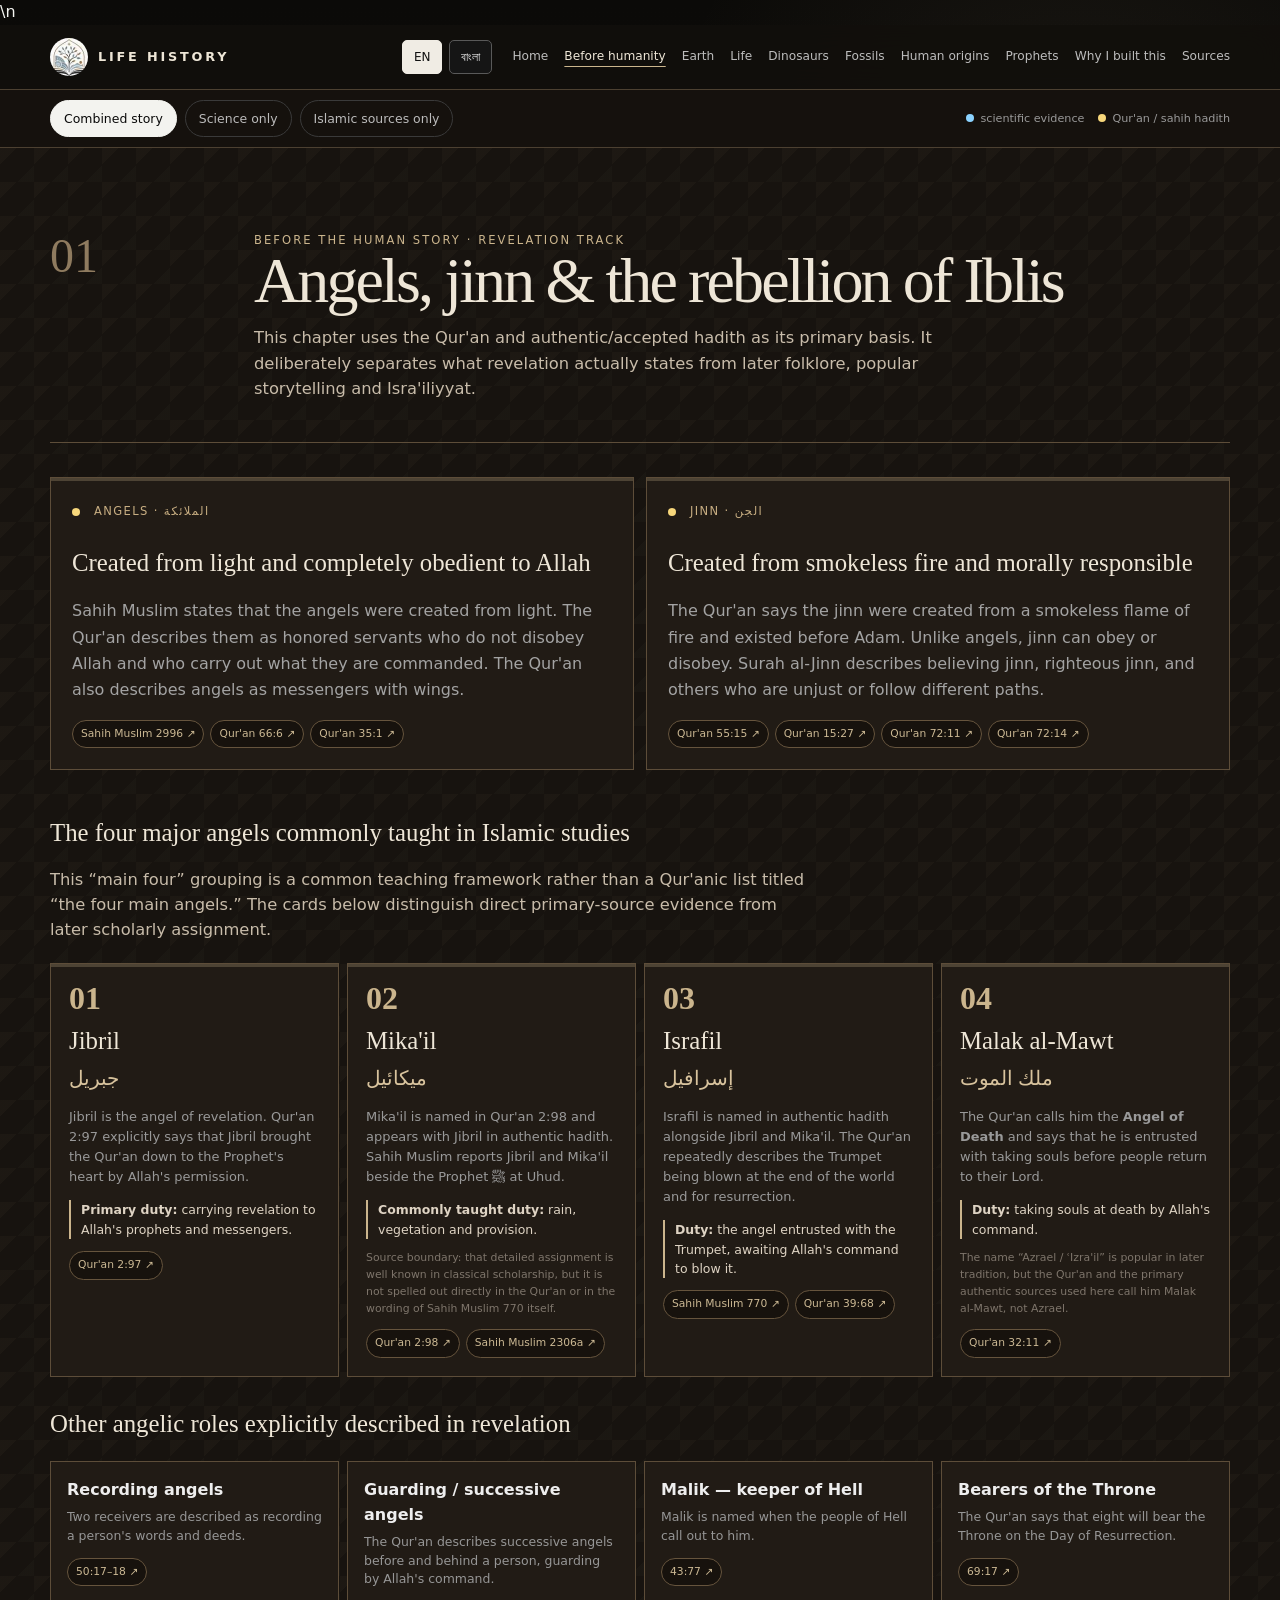
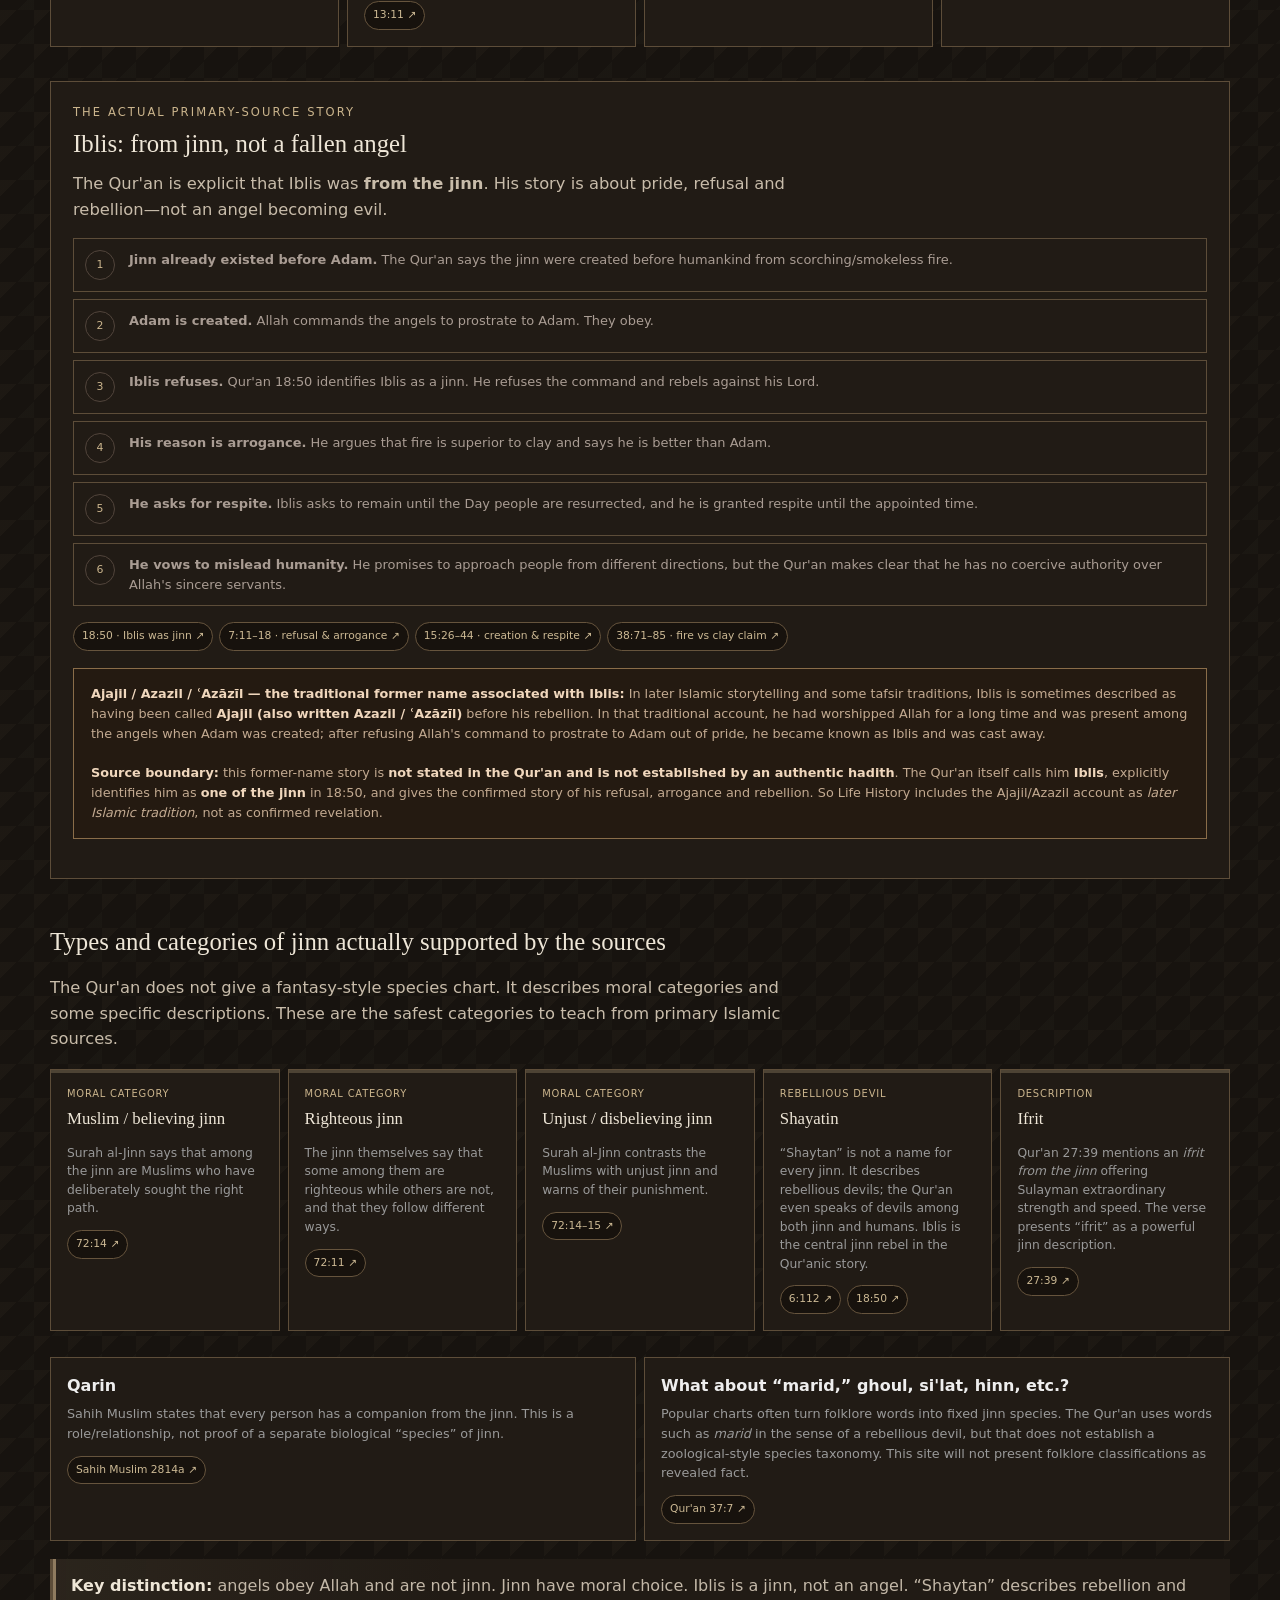
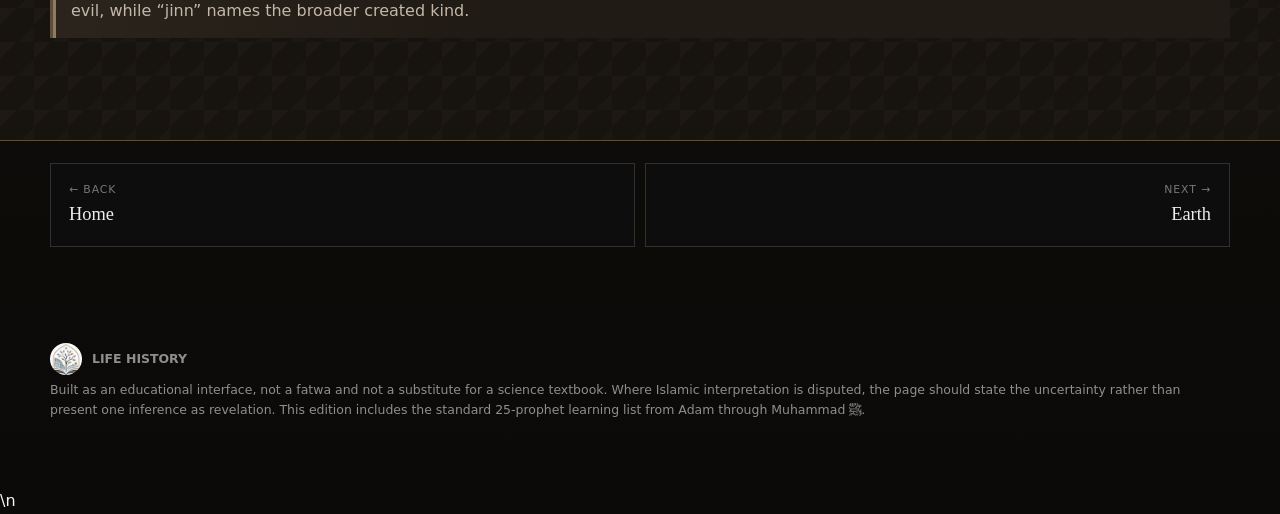
==== commit 7684f79e: "Add Ajajil Azazil tradition to the Iblis story with source boundary" ====
--- a/before-humanity.html
+++ b/before-humanity.html
@@ -342,7 +342,10 @@
           </div>
 
           <div class="primary-warning">
-            <strong>About the name “Azazil / ʿAzāzīl”:</strong> the popular story that Iblis was originally a righteous being called Azazil and then “became Iblis” is <strong>not established by the Qur'an or authentic hadith</strong>. Because this website follows a Qur'an-and-authentic-hadith-first method, it does not present “Azazil” as Iblis's confirmed former name.
+            <strong>Ajajil / Azazil / ʿAzāzīl — the traditional former name associated with Iblis:</strong>
+            In later Islamic storytelling and some tafsir traditions, Iblis is sometimes described as having been called <strong>Ajajil (also written Azazil / ʿAzāzīl)</strong> before his rebellion. In that traditional account, he had worshipped Allah for a long time and was present among the angels when Adam was created; after refusing Allah's command to prostrate to Adam out of pride, he became known as Iblis and was cast away.
+            <br><br>
+            <strong>Source boundary:</strong> this former-name story is <strong>not stated in the Qur'an and is not established by an authentic hadith</strong>. The Qur'an itself calls him <strong>Iblis</strong>, explicitly identifies him as <strong>one of the jinn</strong> in 18:50, and gives the confirmed story of his refusal, arrogance and rebellion. So Life History includes the Ajajil/Azazil account as <em>later Islamic tradition</em>, not as confirmed revelation.
           </div>
         </div>
 
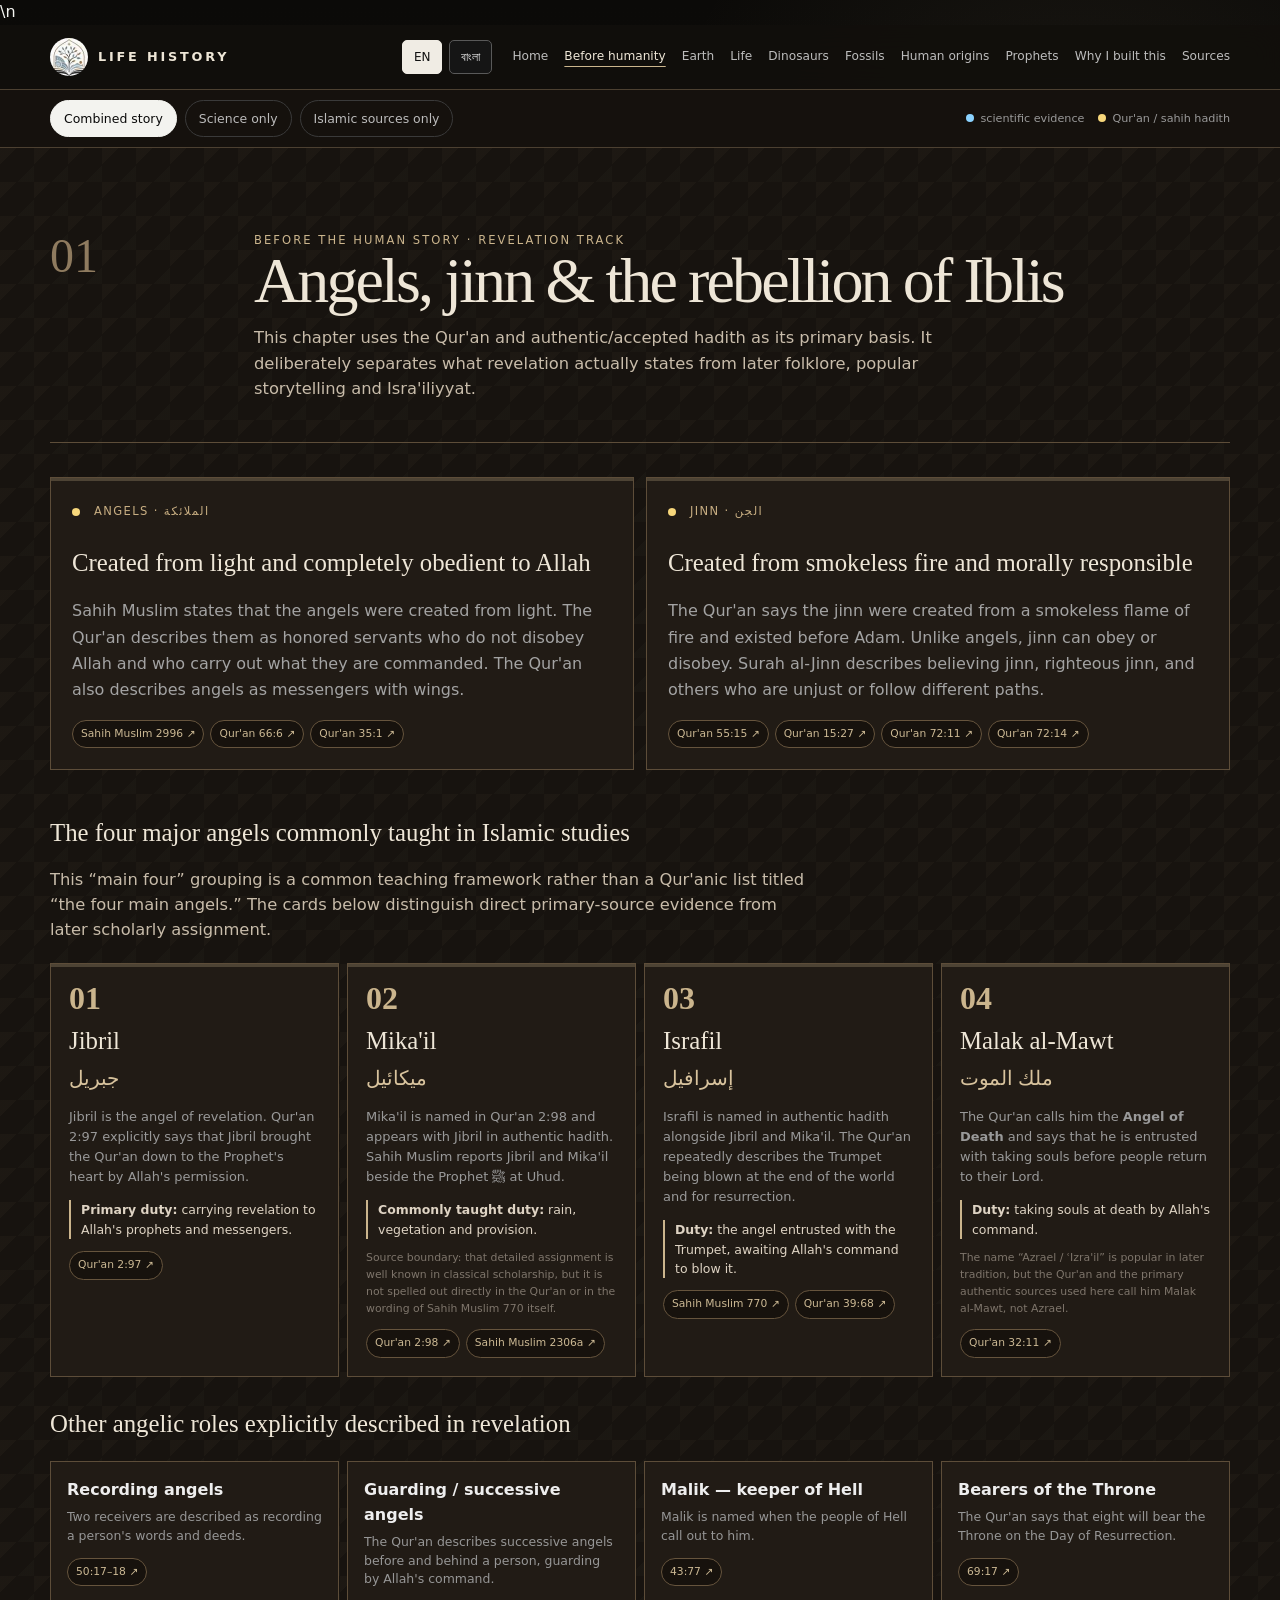
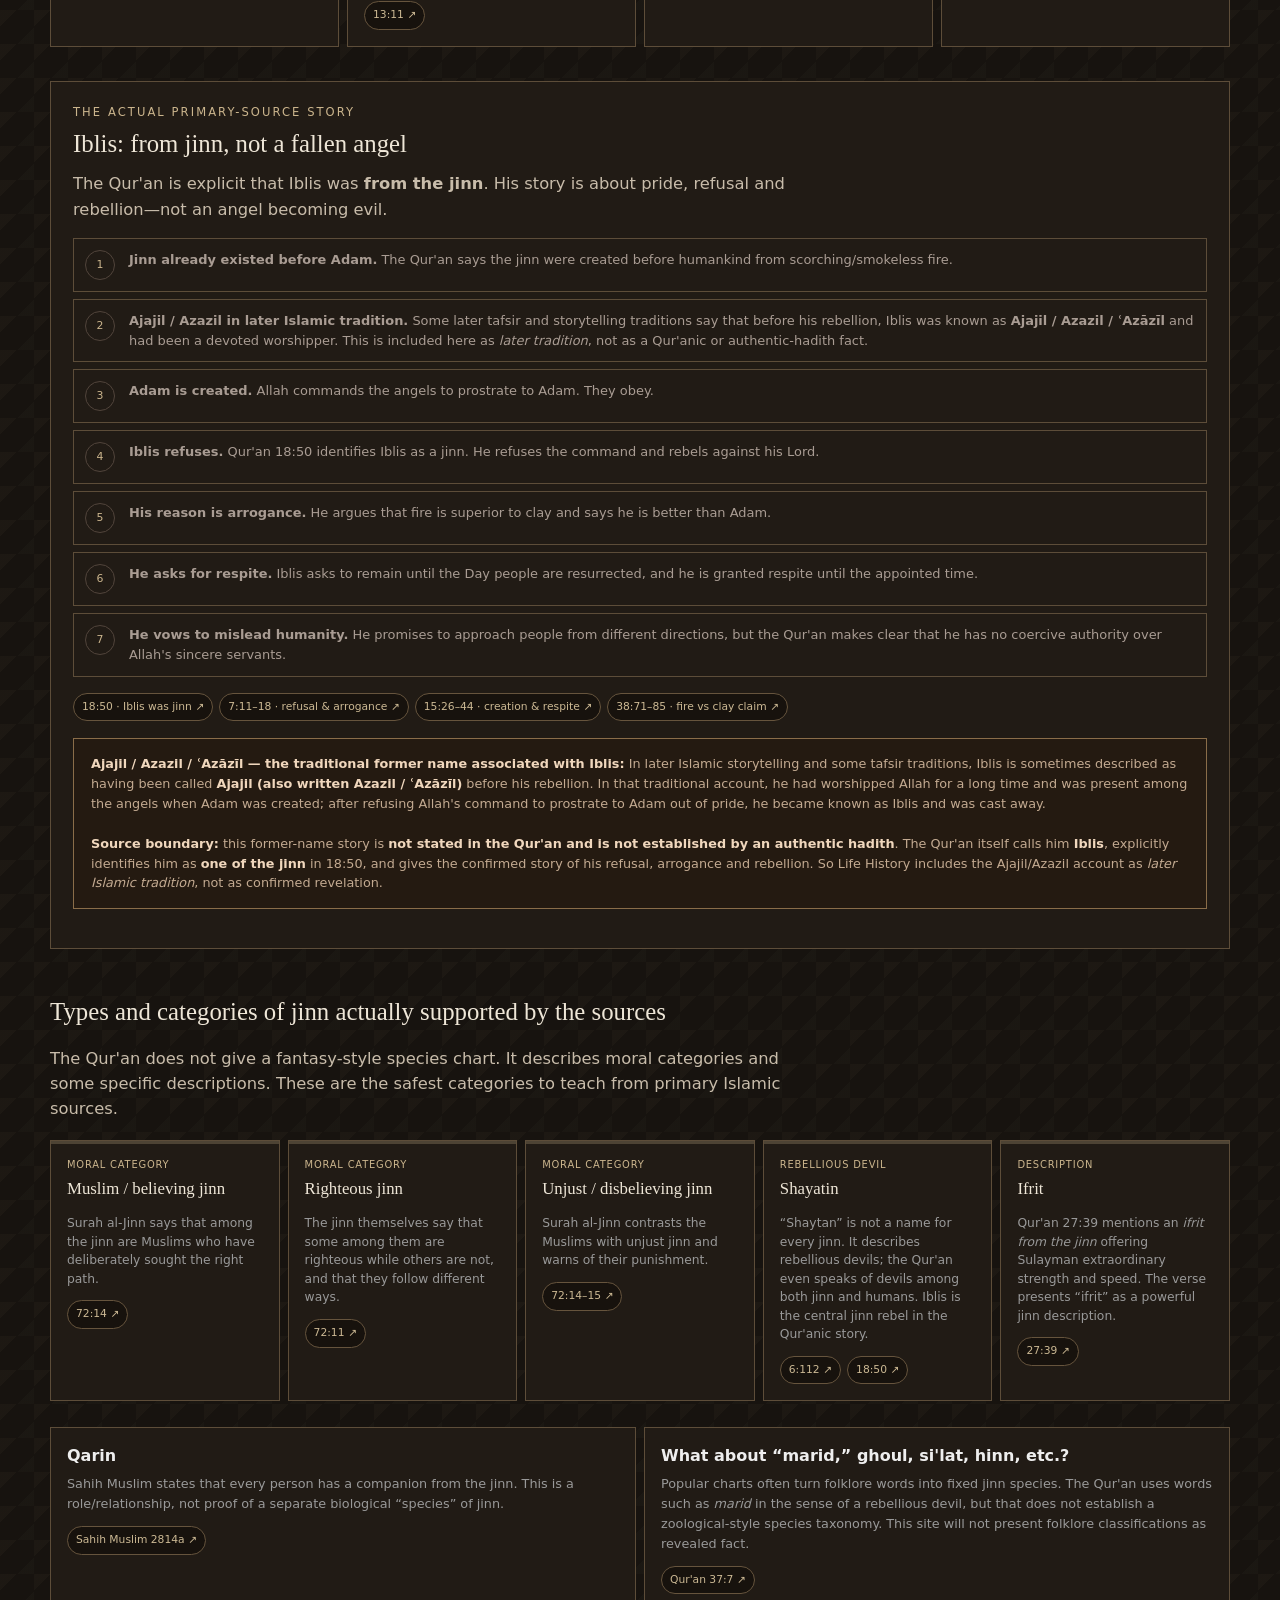
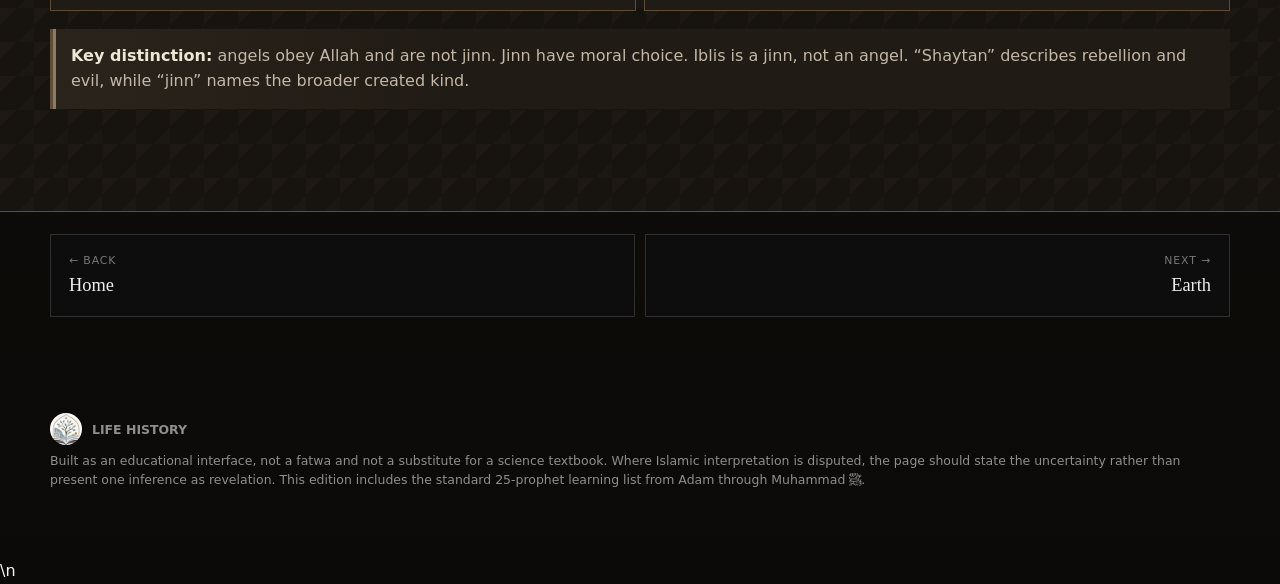
==== commit e445624d: "Make Ajajil Azazil tradition visible in the Iblis story timeline" ====
--- a/before-humanity.html
+++ b/before-humanity.html
@@ -327,11 +327,12 @@
 
           <div class="story-steps">
             <div class="story-step"><span class="stepn">1</span><p><strong>Jinn already existed before Adam.</strong> The Qur'an says the jinn were created before humankind from scorching/smokeless fire.</p></div>
-            <div class="story-step"><span class="stepn">2</span><p><strong>Adam is created.</strong> Allah commands the angels to prostrate to Adam. They obey.</p></div>
-            <div class="story-step"><span class="stepn">3</span><p><strong>Iblis refuses.</strong> Qur'an 18:50 identifies Iblis as a jinn. He refuses the command and rebels against his Lord.</p></div>
-            <div class="story-step"><span class="stepn">4</span><p><strong>His reason is arrogance.</strong> He argues that fire is superior to clay and says he is better than Adam.</p></div>
-            <div class="story-step"><span class="stepn">5</span><p><strong>He asks for respite.</strong> Iblis asks to remain until the Day people are resurrected, and he is granted respite until the appointed time.</p></div>
-            <div class="story-step"><span class="stepn">6</span><p><strong>He vows to mislead humanity.</strong> He promises to approach people from different directions, but the Qur'an makes clear that he has no coercive authority over Allah's sincere servants.</p></div>
+            <div class="story-step"><span class="stepn">2</span><p><strong>Ajajil / Azazil in later Islamic tradition.</strong> Some later tafsir and storytelling traditions say that before his rebellion, Iblis was known as <strong>Ajajil / Azazil / ʿAzāzīl</strong> and had been a devoted worshipper. This is included here as <em>later tradition</em>, not as a Qur'anic or authentic-hadith fact.</p></div>
+            <div class="story-step"><span class="stepn">3</span><p><strong>Adam is created.</strong> Allah commands the angels to prostrate to Adam. They obey.</p></div>
+            <div class="story-step"><span class="stepn">4</span><p><strong>Iblis refuses.</strong> Qur'an 18:50 identifies Iblis as a jinn. He refuses the command and rebels against his Lord.</p></div>
+            <div class="story-step"><span class="stepn">5</span><p><strong>His reason is arrogance.</strong> He argues that fire is superior to clay and says he is better than Adam.</p></div>
+            <div class="story-step"><span class="stepn">6</span><p><strong>He asks for respite.</strong> Iblis asks to remain until the Day people are resurrected, and he is granted respite until the appointed time.</p></div>
+            <div class="story-step"><span class="stepn">7</span><p><strong>He vows to mislead humanity.</strong> He promises to approach people from different directions, but the Qur'an makes clear that he has no coercive authority over Allah's sincere servants.</p></div>
           </div>
 
           <div class="source-pills">
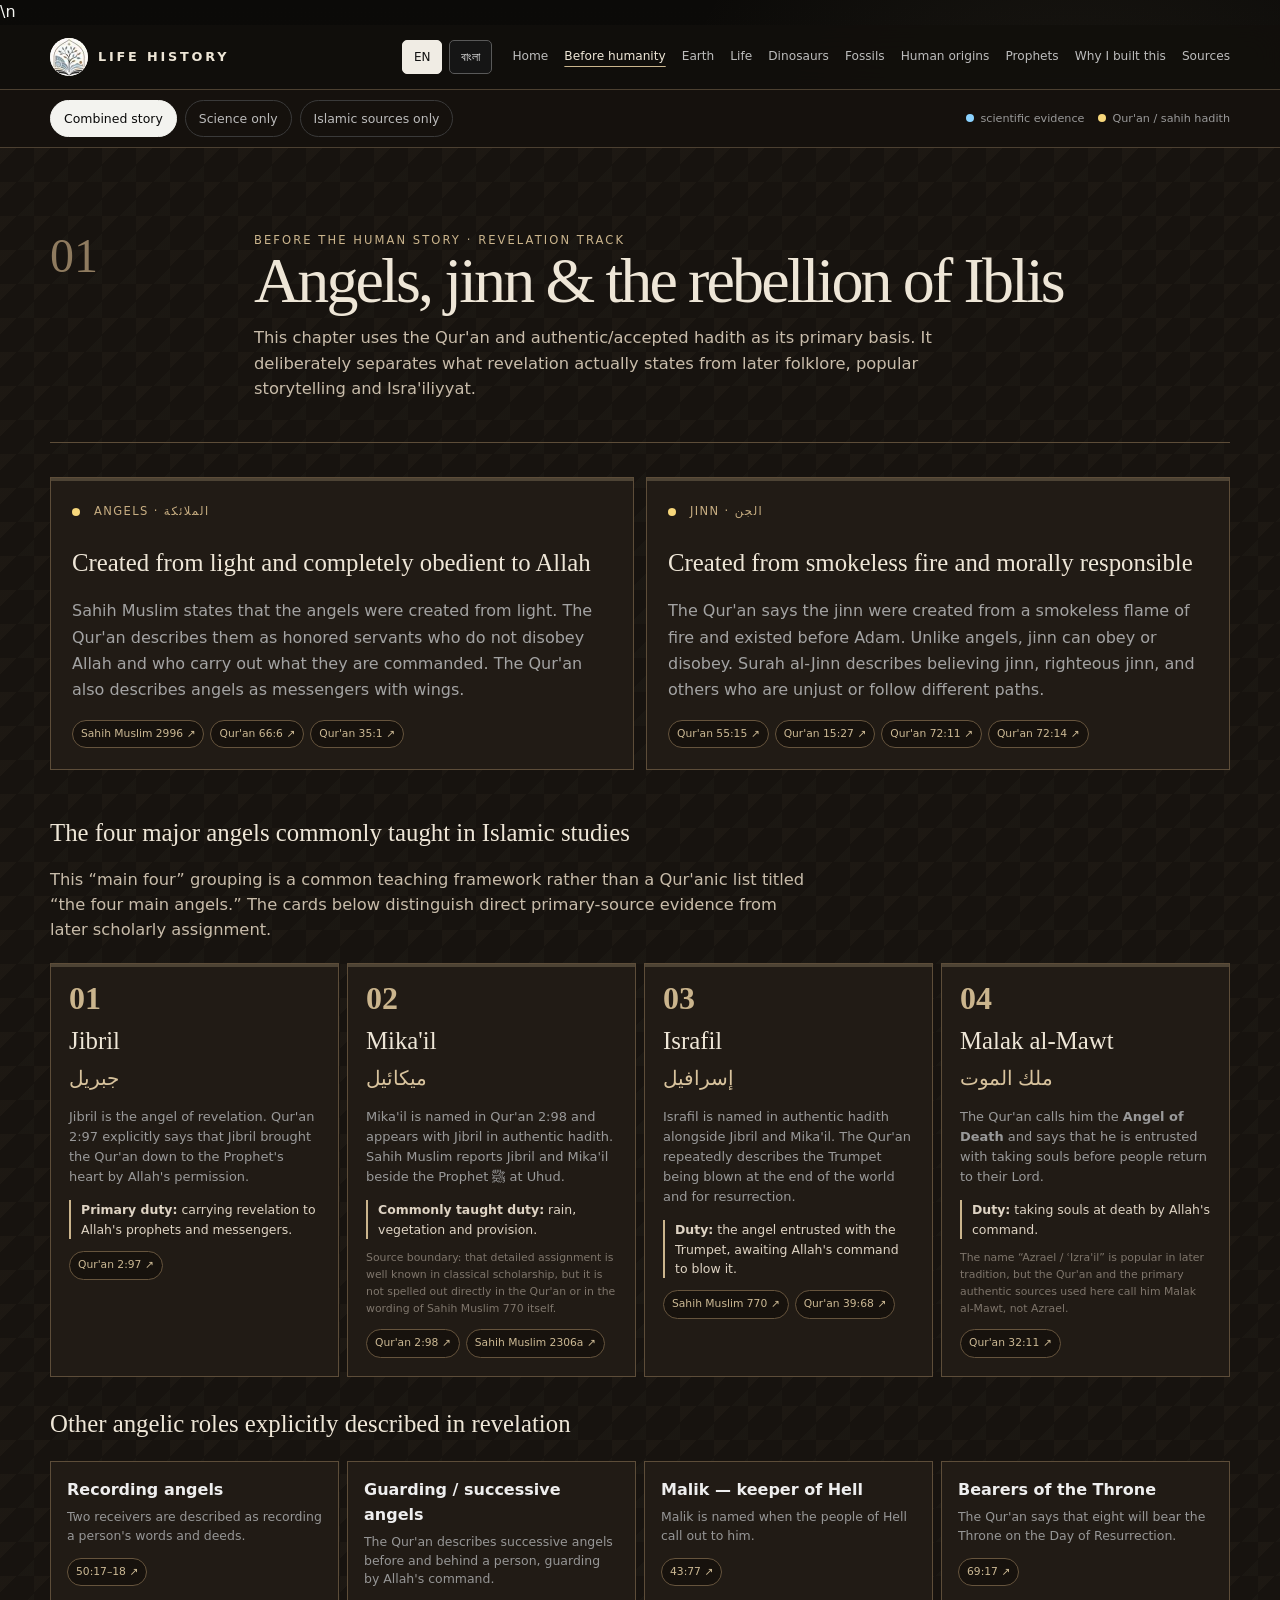
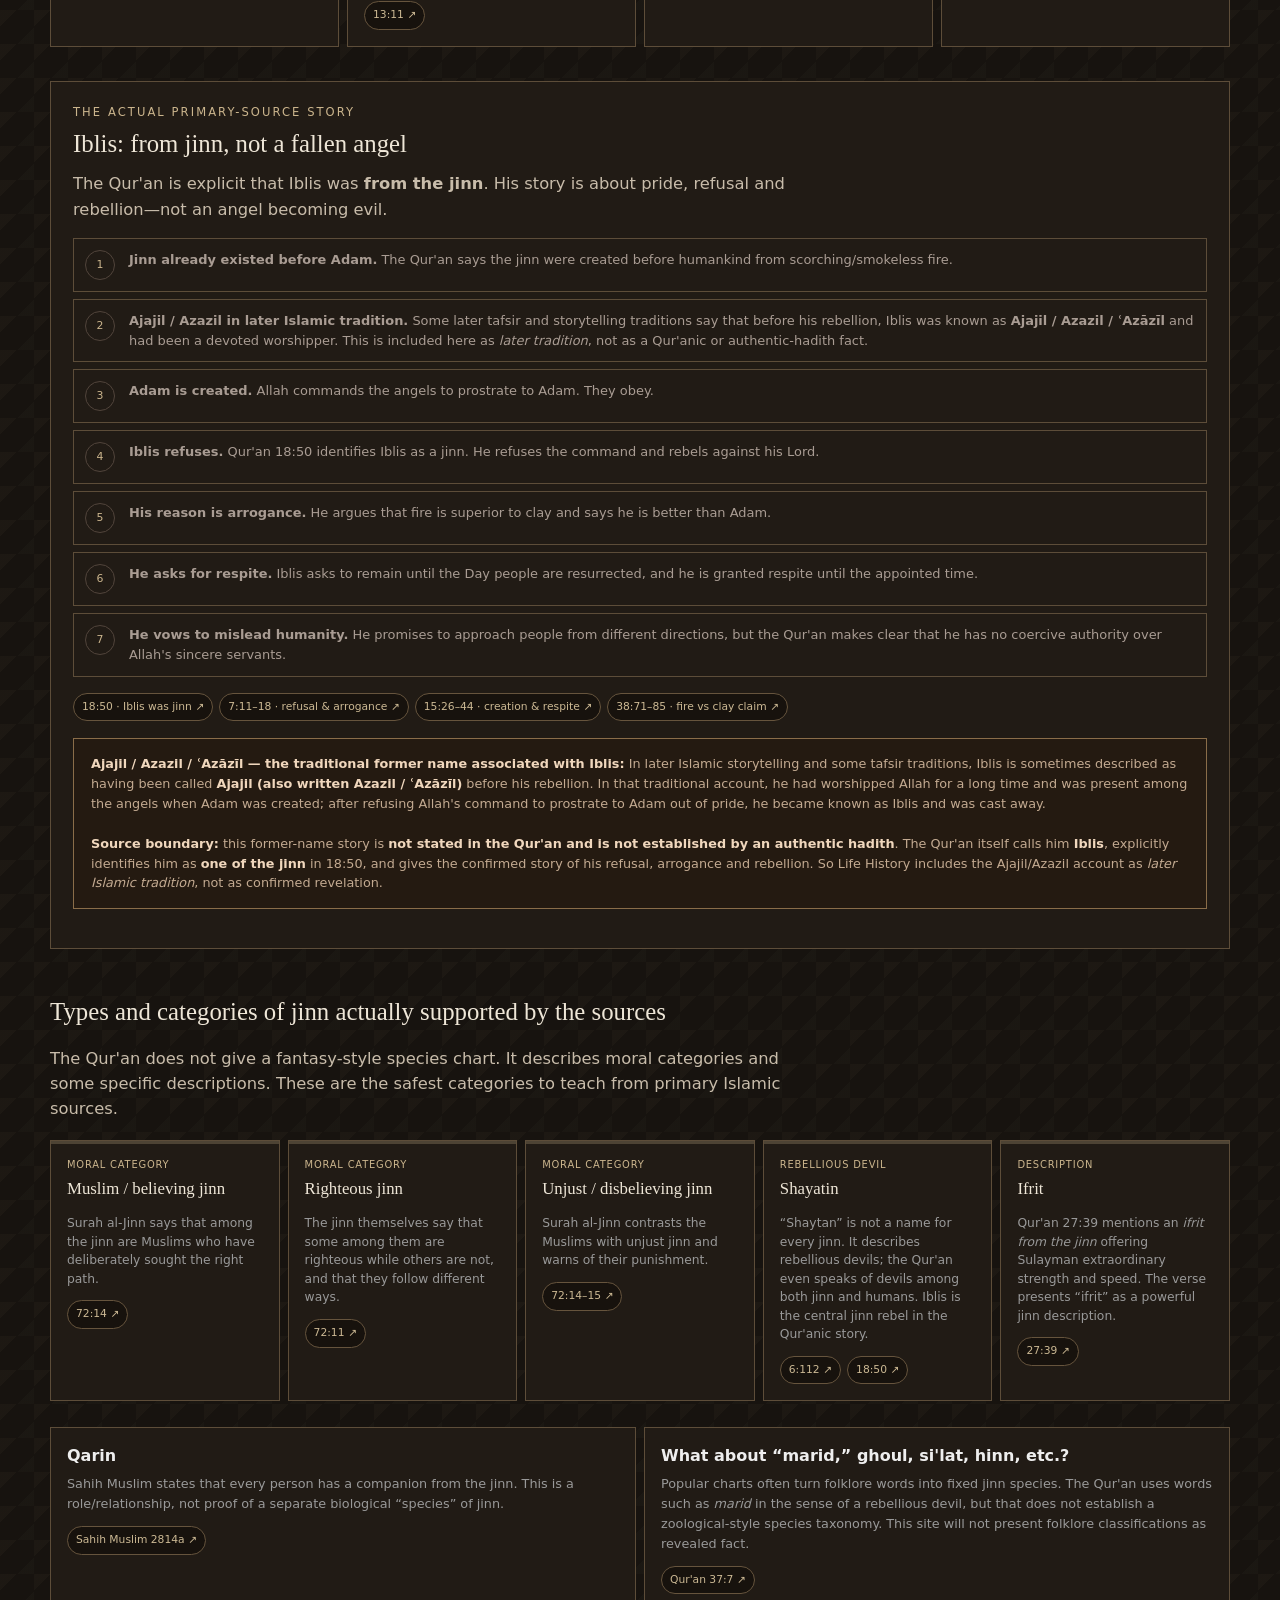
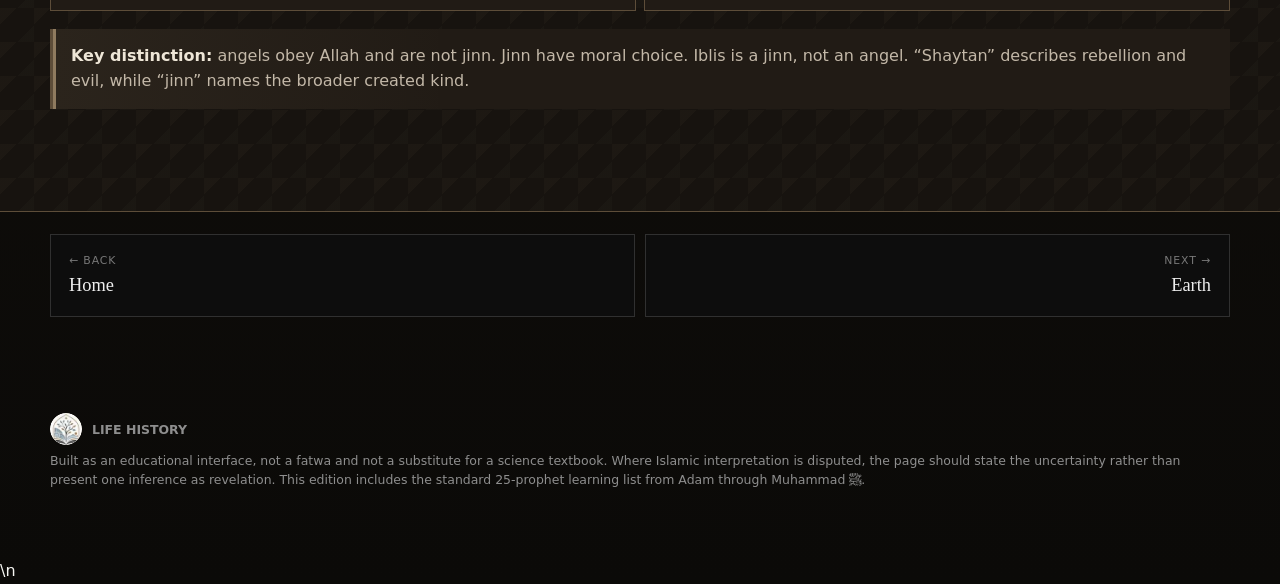
==== commit 49125c26: "Use consistent shared Life History logo across page branding" ====
--- a/before-humanity.html
+++ b/before-humanity.html
@@ -203,12 +203,12 @@
 <link rel="stylesheet" href="prophets.css" />
   <link rel="stylesheet" href="unseen.css" />
   <link rel="stylesheet" href="story.css" />
-<link rel="icon" type="image/jpeg" href="[data-uri]"><meta property="og:site_name" content="Life History"><style>.brand-lockup{display:inline-flex;align-items:center;gap:10px;text-decoration:none;flex-shrink:0}.brand-icon{width:38px;height:38px;border-radius:50%;object-fit:cover;background:#f7f4ef}.footer-brand{display:inline-flex;align-items:center;gap:10px}.footer-brand img{width:32px;height:32px;border-radius:50%}@media(max-width:620px){.brand-icon{width:32px;height:32px}.brand-lockup{font-size:.7rem}}</style>  <link rel="stylesheet" href="pages.css" />
-</head>
+<link rel="icon" type="image/svg+xml" href="assets/life-history-logo.svg"><meta property="og:site_name" content="Life History"><meta property="og:image" content="assets/life-history-logo.svg"><style>.brand-lockup{display:inline-flex;align-items:center;gap:10px;text-decoration:none;flex-shrink:0}.brand-icon{width:38px;height:38px;border-radius:50%;object-fit:cover;background:#f7f4ef}.footer-brand{display:inline-flex;align-items:center;gap:10px}.footer-brand img{width:32px;height:32px;border-radius:50%}@media(max-width:620px){.brand-icon{width:32px;height:32px}.brand-lockup{font-size:.7rem}}</style>  <link rel="stylesheet" href="pages.css" />
+<meta name="theme-color" content="#0a0a0a"></head>
 <body>
   <header class="topbar">
     <div class="wrap nav">
-      <a class="brand brand-lockup" href="index.html" aria-label="Life History home"><img class="brand-icon" src="[data-uri]" alt=""><span>LIFE HISTORY</span></a><div class="language-switch" role="group" aria-label="Website language"><button type="button" id="lang-en" aria-pressed="true">EN</button><button type="button" id="lang-bn" aria-pressed="false">বাংলা</button></div><div id="google_translate_element" aria-hidden="true"></div>
+      <a class="brand brand-lockup" href="index.html" aria-label="Life History home"><img class="brand-icon" src="assets/life-history-logo.svg" alt=""><span>LIFE HISTORY</span></a><div class="language-switch" role="group" aria-label="Website language"><button type="button" id="lang-en" aria-pressed="true">EN</button><button type="button" id="lang-bn" aria-pressed="false">বাংলা</button></div><div id="google_translate_element" aria-hidden="true"></div>
       <nav class="navlinks">
         <a href="index.html">Home</a>
         <a href="before-humanity.html" aria-current="page">Before humanity</a>
@@ -404,7 +404,7 @@
 
   <footer class="footer">
     <div class="wrap">
-      <span class="footer-brand"><img src="[data-uri]" alt=""><b>LIFE HISTORY</b></span><br>
+      <span class="footer-brand"><img src="assets/life-history-logo.svg" alt=""><b>LIFE HISTORY</b></span><br>
       Built as an educational interface, not a fatwa and not a substitute for a science textbook. Where Islamic interpretation is disputed, the page should state the uncertainty rather than present one inference as revelation. This edition includes the standard 25-prophet learning list from Adam through Muhammad ﷺ.
     </div>
   </footer>
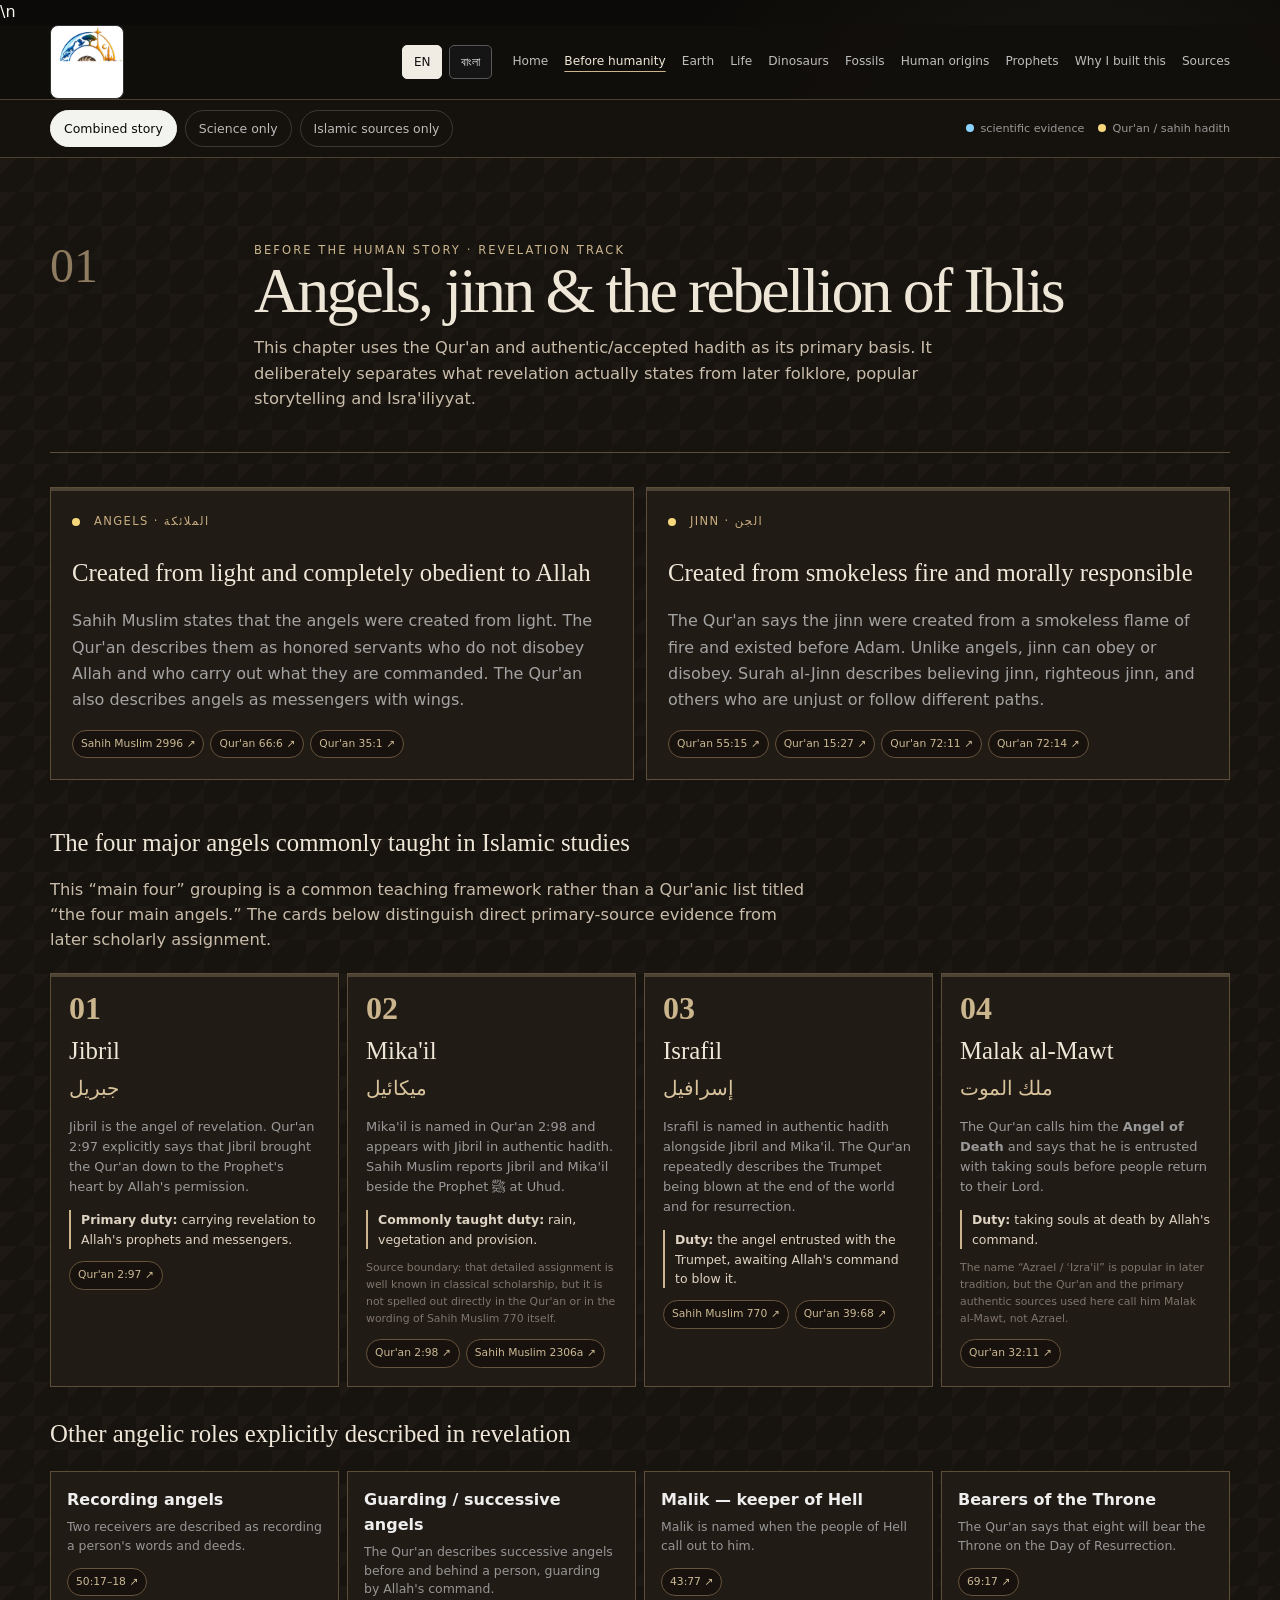
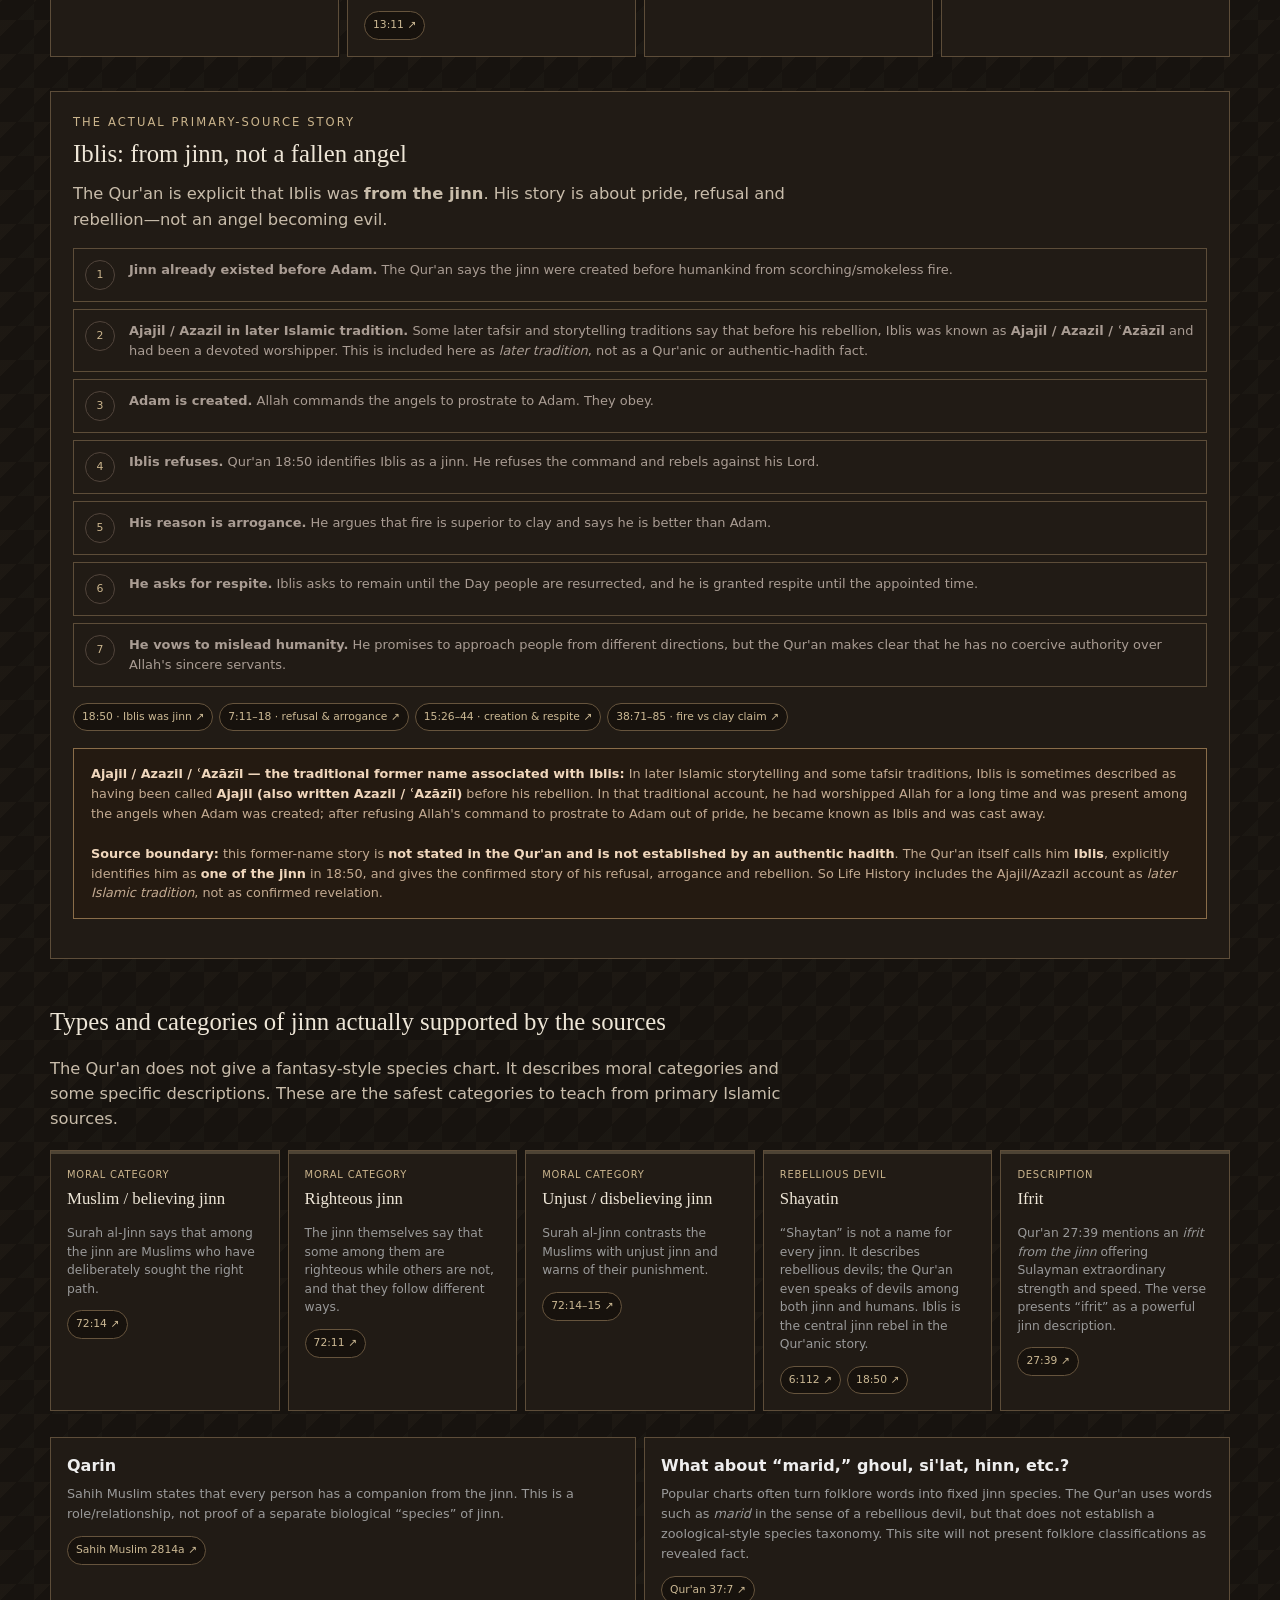
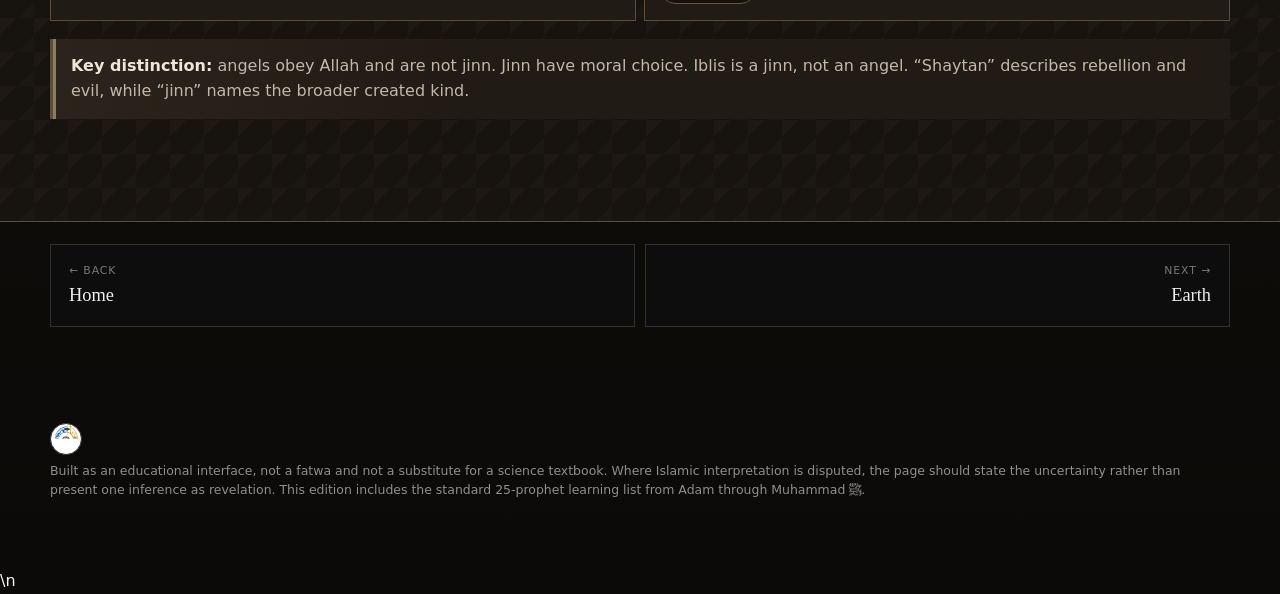
==== commit ab6a5dc7: "Use final Life History logo and favicon" ====
--- a/before-humanity.html
+++ b/before-humanity.html
@@ -203,12 +203,14 @@
 <link rel="stylesheet" href="prophets.css" />
   <link rel="stylesheet" href="unseen.css" />
   <link rel="stylesheet" href="story.css" />
-<link rel="icon" type="image/svg+xml" href="assets/life-history-logo.svg"><meta property="og:site_name" content="Life History"><meta property="og:image" content="assets/life-history-logo.svg"><style>.brand-lockup{display:inline-flex;align-items:center;gap:10px;text-decoration:none;flex-shrink:0}.brand-icon{width:38px;height:38px;border-radius:50%;object-fit:cover;background:#f7f4ef}.footer-brand{display:inline-flex;align-items:center;gap:10px}.footer-brand img{width:32px;height:32px;border-radius:50%}@media(max-width:620px){.brand-icon{width:32px;height:32px}.brand-lockup{font-size:.7rem}}</style>  <link rel="stylesheet" href="pages.css" />
-<meta name="theme-color" content="#0a0a0a"></head>
+<link rel="icon" type="image/png" href="assets/life-history-logo.png?v=4"><meta property="og:site_name" content="Life History"><meta property="og:image" content="assets/life-history-logo.svg"><style>.brand-lockup{display:inline-flex;align-items:center;gap:10px;text-decoration:none;flex-shrink:0}.brand-icon{width:38px;height:38px;border-radius:50%;object-fit:cover;background:#f7f4ef}.footer-brand{display:inline-flex;align-items:center;gap:10px}.footer-brand img{width:32px;height:32px;border-radius:50%}@media(max-width:620px){.brand-icon{width:32px;height:32px}.brand-lockup{font-size:.7rem}}</style>  <link rel="stylesheet" href="pages.css" />
+<meta name="theme-color" content="#0a0a0a"><link rel="shortcut icon" type="image/png" href="assets/life-history-logo.png?v=4">
+<link rel="apple-touch-icon" href="assets/life-history-logo.png?v=4">
+</head>
 <body>
   <header class="topbar">
     <div class="wrap nav">
-      <a class="brand brand-lockup" href="index.html" aria-label="Life History home"><img class="brand-icon" src="assets/life-history-logo.svg" alt=""><span>LIFE HISTORY</span></a><div class="language-switch" role="group" aria-label="Website language"><button type="button" id="lang-en" aria-pressed="true">EN</button><button type="button" id="lang-bn" aria-pressed="false">বাংলা</button></div><div id="google_translate_element" aria-hidden="true"></div>
+      <a class="brand brand-lockup" href="index.html" aria-label="Life History home"><img class="brand-icon" src="assets/life-history-logo.png?v=4" alt=""><span>LIFE HISTORY</span></a><div class="language-switch" role="group" aria-label="Website language"><button type="button" id="lang-en" aria-pressed="true">EN</button><button type="button" id="lang-bn" aria-pressed="false">বাংলা</button></div><div id="google_translate_element" aria-hidden="true"></div>
       <nav class="navlinks">
         <a href="index.html">Home</a>
         <a href="before-humanity.html" aria-current="page">Before humanity</a>
@@ -404,7 +406,7 @@
 
   <footer class="footer">
     <div class="wrap">
-      <span class="footer-brand"><img src="assets/life-history-logo.svg" alt=""><b>LIFE HISTORY</b></span><br>
+      <span class="footer-brand"><img src="assets/life-history-logo.png?v=4" alt=""><b>LIFE HISTORY</b></span><br>
       Built as an educational interface, not a fatwa and not a substitute for a science textbook. Where Islamic interpretation is disputed, the page should state the uncertainty rather than present one inference as revelation. This edition includes the standard 25-prophet learning list from Adam through Muhammad ﷺ.
     </div>
   </footer>
--- a/pages.css
+++ b/pages.css
@@ -230,3 +230,330 @@
   #before .section-head,
   #prophets .section-head{padding-bottom:18px}
 }
+
+
+/* Reference-inspired home page */
+.home-page{background:#060606;color:#f4f2ec}
+.home-page .topbar{background:rgba(5,5,5,.94);backdrop-filter:blur(14px);border-bottom:1px solid #2a2a2a}
+.home-page .modebar{display:none!important}
+.home-page main{overflow:hidden}
+.site-brand-logo{display:block;width:74px;height:74px;object-fit:contain;background:#fff;border:1px solid #303030;border-radius:8px}
+.footer-logo-link{display:inline-block;text-decoration:none}
+.footer-site-logo{display:block;width:145px;height:auto;object-fit:contain;background:#fff;border:1px solid #303030;border-radius:8px}
+
+.ref-home-hero{
+  min-height:calc(100svh - 86px);
+  display:grid;grid-template-rows:1fr auto;
+  border-bottom:1px solid #262626;
+  background:
+    linear-gradient(90deg,transparent calc(25% - .5px),#1d1d1d 25%,transparent calc(25% + .5px)),
+    linear-gradient(90deg,transparent calc(75% - .5px),#1d1d1d 75%,transparent calc(75% + .5px)),
+    radial-gradient(circle at 50% 42%,rgba(255,255,255,.045),transparent 28rem),
+    #070707;
+}
+.ref-home-frame{width:min(1500px,100%);margin:0 auto;display:grid;grid-template-columns:minmax(180px,1fr) minmax(460px,2.1fr) minmax(180px,1fr);min-height:680px}
+.ref-home-rail{padding:44px 28px 36px;display:flex;flex-direction:column;justify-content:space-between;border-color:#242424}
+.ref-home-rail-left{border-right:1px solid #242424}.ref-home-rail-right{border-left:1px solid #242424}
+.ref-rail-no{font:400 4.2rem/1 Georgia,serif;color:#333}
+.ref-rail-rule{width:1px;min-height:150px;flex:1;margin:24px 0;background:linear-gradient(#2e2e2e,#666,#2e2e2e)}
+.ref-rail-label{font-size:.64rem;letter-spacing:.17em;font-weight:700;color:#d5d2ca;margin-bottom:10px}
+.ref-home-rail p{color:#818181;font-size:.78rem;line-height:1.65;max-width:210px}
+.ref-home-rail a{display:inline-block;margin-top:12px;color:#ddd9cf;text-decoration:none;font-size:.72rem;border-bottom:1px solid #464646;padding-bottom:4px}
+.ref-home-center{position:relative;display:flex;flex-direction:column;align-items:center;justify-content:center;text-align:center;padding:58px 38px 54px}
+.ref-home-center::before,.ref-home-center::after{content:"";position:absolute;width:8px;height:8px;border:1px solid #4b4b4b;transform:rotate(45deg)}
+.ref-home-center::before{top:34px;left:50%}.ref-home-center::after{bottom:34px;left:50%}
+.ref-home-kicker{text-transform:uppercase;letter-spacing:.19em;font-size:.64rem;color:#777;margin-bottom:20px}
+.ref-home-logo{width:min(270px,42vw);aspect-ratio:1;object-fit:contain;display:block;background:#fff;border-radius:50%;box-shadow:0 0 0 1px #2f2f2f,0 24px 80px rgba(0,0,0,.38);margin-bottom:-4px}
+.ref-home-title{font:400 clamp(4.4rem,9.8vw,10.2rem)/.76 Georgia,"Times New Roman",serif;letter-spacing:-.075em;margin:0;color:#f1efe9;position:relative;z-index:2}
+.ref-home-title span{display:block}
+.ref-home-copy{max-width:680px;color:#999;font-size:.9rem;line-height:1.75;margin:28px auto 0}
+.ref-home-actions{display:flex;gap:9px;flex-wrap:wrap;justify-content:center;margin-top:24px}
+.ref-home-actions a{padding:10px 14px;border:1px solid #373737;text-decoration:none;font-size:.72rem;letter-spacing:.03em}
+.ref-primary{background:#eeeae1;color:#0d0d0d;border-color:#eeeae1!important}.ref-secondary{background:#0d0d0d;color:#d6d2c9}
+.ref-home-meta{border-top:1px solid #292929;display:grid;grid-template-columns:repeat(4,1fr);width:min(1500px,100%);margin:0 auto}
+.ref-home-meta span{min-height:82px;display:flex;align-items:center;justify-content:center;gap:8px;color:#777;font-size:.68rem;text-transform:uppercase;letter-spacing:.05em;border-right:1px solid #242424;text-align:center;padding:14px}
+.ref-home-meta span:last-child{border-right:0}.ref-home-meta b{font:400 1.35rem/1 Georgia,serif;color:#dedbd3}
+
+.ref-chapters{padding:100px 0 110px;background:#0a0a0a;border-bottom:1px solid #272727}
+.ref-chapters-head{display:grid;grid-template-columns:1.35fr .65fr;gap:40px;align-items:end;margin-bottom:34px}
+.ref-chapters-head h2{font:400 clamp(2.5rem,5vw,5.4rem)/.95 Georgia,serif;letter-spacing:-.045em;margin:.25rem 0 0}
+.ref-chapters-head p{color:#858585;line-height:1.7;max-width:460px;justify-self:end;margin:0}
+.ref-chapter-grid{display:grid;grid-template-columns:repeat(3,1fr);grid-auto-rows:minmax(170px,auto);gap:8px}
+.ref-chapter{border:1px solid #292929;background:#0d0d0d;text-decoration:none;padding:18px;display:grid;grid-template-columns:54px 1fr auto;gap:14px;align-items:end;min-height:180px;position:relative;overflow:hidden;transition:transform .2s,border-color .2s,background .2s}
+.ref-chapter::before{content:"";position:absolute;inset:0;background:linear-gradient(145deg,rgba(255,255,255,.035),transparent 45%);pointer-events:none}
+.ref-chapter:hover{transform:translateY(-3px);border-color:#727272;background:#111}
+.ref-chapter-wide{grid-column:span 2}.ref-chapter-tall{grid-row:span 2;min-height:360px}
+.ref-chapter-faith{background:linear-gradient(145deg,#17130f,#0d0d0d 66%);border-color:#4a3e30}
+.ref-chapter-no{align-self:start;font:400 1.8rem/1 Georgia,serif;color:#4c4c4c}
+.ref-chapter b{display:block;color:#f0ede5;font:400 1.55rem/1.15 Georgia,serif;margin-bottom:7px}
+.ref-chapter small{display:block;color:#808080;font-size:.73rem;line-height:1.5;max-width:360px}
+.ref-chapter i{align-self:start;font-style:normal;color:#777;font-size:1.15rem}
+
+@media(max-width:1050px){
+  .ref-home-frame{grid-template-columns:160px minmax(0,1fr) 160px}.ref-home-rail{padding:32px 18px}.ref-home-title{font-size:clamp(4rem,10vw,7rem)}
+}
+@media(max-width:780px){
+  .ref-home-hero{min-height:auto;background:#070707}.ref-home-frame{display:block;min-height:0}.ref-home-center{padding:52px 18px 46px}.ref-home-rail{display:none}.ref-home-logo{width:min(230px,58vw)}.ref-home-title{font-size:clamp(4rem,17vw,7.2rem)}
+  .ref-home-meta{grid-template-columns:1fr 1fr}.ref-home-meta span:nth-child(2){border-right:0}.ref-home-meta span:nth-child(-n+2){border-bottom:1px solid #242424}
+  .ref-chapters{padding:70px 0}.ref-chapters-head{grid-template-columns:1fr;gap:16px}.ref-chapters-head p{justify-self:start}.ref-chapter-grid{grid-template-columns:1fr 1fr}.ref-chapter-wide{grid-column:span 2}.ref-chapter-tall{grid-row:auto;min-height:180px}
+}
+@media(max-width:540px){
+  .site-brand-logo{width:58px;height:58px}.ref-home-title{font-size:clamp(3.5rem,18vw,5.4rem)}.ref-home-copy{font-size:.82rem}.ref-chapter-grid{grid-template-columns:1fr}.ref-chapter-wide{grid-column:auto}.ref-chapter{min-height:155px}
+}
+
+
+/* Homepage alignment polish v2 */
+.home-page .ref-rail-no{
+  color:#f3f1eb;
+  opacity:1;
+  text-shadow:0 0 26px rgba(255,255,255,.08);
+}
+.home-page .ref-home-center{
+  padding-top:72px;
+  padding-bottom:72px;
+}
+.home-page .ref-home-kicker{
+  margin-bottom:34px;
+}
+.home-page .ref-home-title{
+  margin:0;
+}
+.home-page .ref-home-copy{
+  margin-top:34px;
+}
+
+/* Keep the homepage columns optically balanced on desktop. */
+.home-page .ref-home-rail{
+  align-items:flex-start;
+}
+.home-page .ref-home-rail-right{
+  align-items:flex-end;
+  text-align:right;
+}
+.home-page .ref-home-rail-right .ref-rail-rule{
+  margin-left:auto;
+}
+.home-page .ref-home-rail-right p{
+  margin-left:auto;
+}
+
+/* Mobile: explicit alignment rules instead of relying on desktop wrapping. */
+@media(max-width:780px){
+  .home-page .topbar .nav{
+    display:grid;
+    grid-template-columns:auto 1fr auto;
+    grid-template-areas:
+      "brand spacer language"
+      "nav nav nav";
+    align-items:center;
+    gap:10px 12px;
+    padding:8px 0 10px;
+  }
+  .home-page .brand-lockup{
+    grid-area:brand;
+    justify-self:start;
+    margin:0!important;
+  }
+  .home-page .language-switch{
+    grid-area:language;
+    justify-self:end;
+    margin:0!important;
+  }
+  .home-page .navlinks{
+    grid-area:nav;
+    width:100%;
+    display:flex!important;
+    flex-wrap:nowrap!important;
+    overflow-x:auto;
+    overflow-y:hidden;
+    gap:15px;
+    padding:8px 0 2px;
+    scrollbar-width:none;
+    -webkit-overflow-scrolling:touch;
+  }
+  .home-page .navlinks::-webkit-scrollbar{display:none}
+  .home-page .navlinks a{
+    flex:0 0 auto;
+    white-space:nowrap;
+  }
+
+  .home-page .ref-home-frame{
+    display:block;
+    width:100%;
+    min-height:0;
+  }
+  .home-page .ref-home-rail{
+    display:none;
+  }
+  .home-page .ref-home-center{
+    width:min(100% - 28px,700px);
+    margin:0 auto;
+    padding:54px 0 48px;
+    min-height:0;
+  }
+  .home-page .ref-home-center::before{
+    top:26px;
+  }
+  .home-page .ref-home-center::after{
+    bottom:24px;
+  }
+  .home-page .ref-home-kicker{
+    width:100%;
+    text-align:center;
+    margin:0 0 26px;
+    letter-spacing:.13em;
+    line-height:1.5;
+  }
+  .home-page .ref-home-title{
+    width:100%;
+    font-size:clamp(4rem,17vw,7rem);
+    line-height:.8;
+    letter-spacing:-.065em;
+    text-align:center;
+  }
+  .home-page .ref-home-copy{
+    width:min(100%,560px);
+    margin:28px auto 0;
+    text-align:center;
+    padding:0 2px;
+  }
+  .home-page .ref-home-actions{
+    width:100%;
+    margin-top:24px;
+  }
+
+  .home-page .ref-home-meta{
+    grid-template-columns:1fr 1fr;
+    width:100%;
+  }
+  .home-page .ref-home-meta span{
+    min-height:76px;
+    padding:12px 10px;
+    justify-content:center;
+    text-align:center;
+  }
+
+  .home-page .ref-chapters .wrap{
+    width:min(100% - 28px,var(--max));
+  }
+  .home-page .ref-chapters-head{
+    text-align:left;
+  }
+  .home-page .ref-chapters-head h2{
+    font-size:clamp(2.6rem,11vw,4.4rem);
+  }
+  .home-page .ref-chapter-grid{
+    align-items:stretch;
+  }
+}
+
+@media(max-width:540px){
+  .home-page .topbar .nav{
+    grid-template-columns:58px 1fr auto;
+  }
+  .home-page .site-brand-logo{
+    width:54px;
+    height:54px;
+  }
+  .home-page .language-switch{
+    gap:5px;
+  }
+  .home-page .language-switch button{
+    padding:6px 9px;
+    font-size:.7rem;
+  }
+  .home-page .ref-home-center{
+    width:min(100% - 24px,560px);
+    padding:46px 0 42px;
+  }
+  .home-page .ref-home-kicker{
+    font-size:.58rem;
+    margin-bottom:22px;
+  }
+  .home-page .ref-home-title{
+    font-size:clamp(3.7rem,20vw,5.4rem);
+    line-height:.8;
+  }
+  .home-page .ref-home-copy{
+    font-size:.8rem;
+    line-height:1.65;
+    margin-top:24px;
+  }
+  .home-page .ref-home-actions{
+    display:grid;
+    grid-template-columns:1fr;
+    width:min(100%,330px);
+    margin-left:auto;
+    margin-right:auto;
+  }
+  .home-page .ref-home-actions a{
+    width:100%;
+    text-align:center;
+  }
+  .home-page .ref-home-meta{
+    grid-template-columns:1fr;
+  }
+  .home-page .ref-home-meta span{
+    border-right:0!important;
+    border-bottom:1px solid #242424!important;
+  }
+  .home-page .ref-home-meta span:last-child{
+    border-bottom:0!important;
+  }
+  .home-page .ref-chapters{
+    padding:58px 0 70px;
+  }
+  .home-page .ref-chapters .wrap{
+    width:min(100% - 22px,var(--max));
+  }
+  .home-page .ref-chapters-head{
+    gap:12px;
+    margin-bottom:24px;
+  }
+  .home-page .ref-chapters-head h2{
+    font-size:clamp(2.35rem,12vw,3.6rem);
+  }
+  .home-page .ref-chapter-grid{
+    grid-template-columns:1fr;
+    gap:8px;
+  }
+  .home-page .ref-chapter,
+  .home-page .ref-chapter-wide,
+  .home-page .ref-chapter-tall{
+    grid-column:auto;
+    grid-row:auto;
+    min-height:142px;
+    grid-template-columns:46px minmax(0,1fr) 22px;
+    gap:11px;
+    padding:16px;
+  }
+  .home-page .ref-chapter b{
+    font-size:1.35rem;
+  }
+  .home-page .ref-chapter small{
+    font-size:.72rem;
+  }
+  .home-page .ref-chapter-no{
+    font-size:1.5rem;
+  }
+}
+
+
+/* Remove Google Translate original-text hover UI */
+#goog-gt-tt,
+.goog-te-balloon-frame,
+.goog-tooltip,
+.goog-tooltip:hover{
+  display:none!important;
+  visibility:hidden!important;
+  opacity:0!important;
+  pointer-events:none!important;
+}
+.goog-text-highlight{
+  background:transparent!important;
+  box-shadow:none!important;
+  border:0!important;
+}
+html[lang="bn"] [title]{
+  pointer-events:auto;
+}
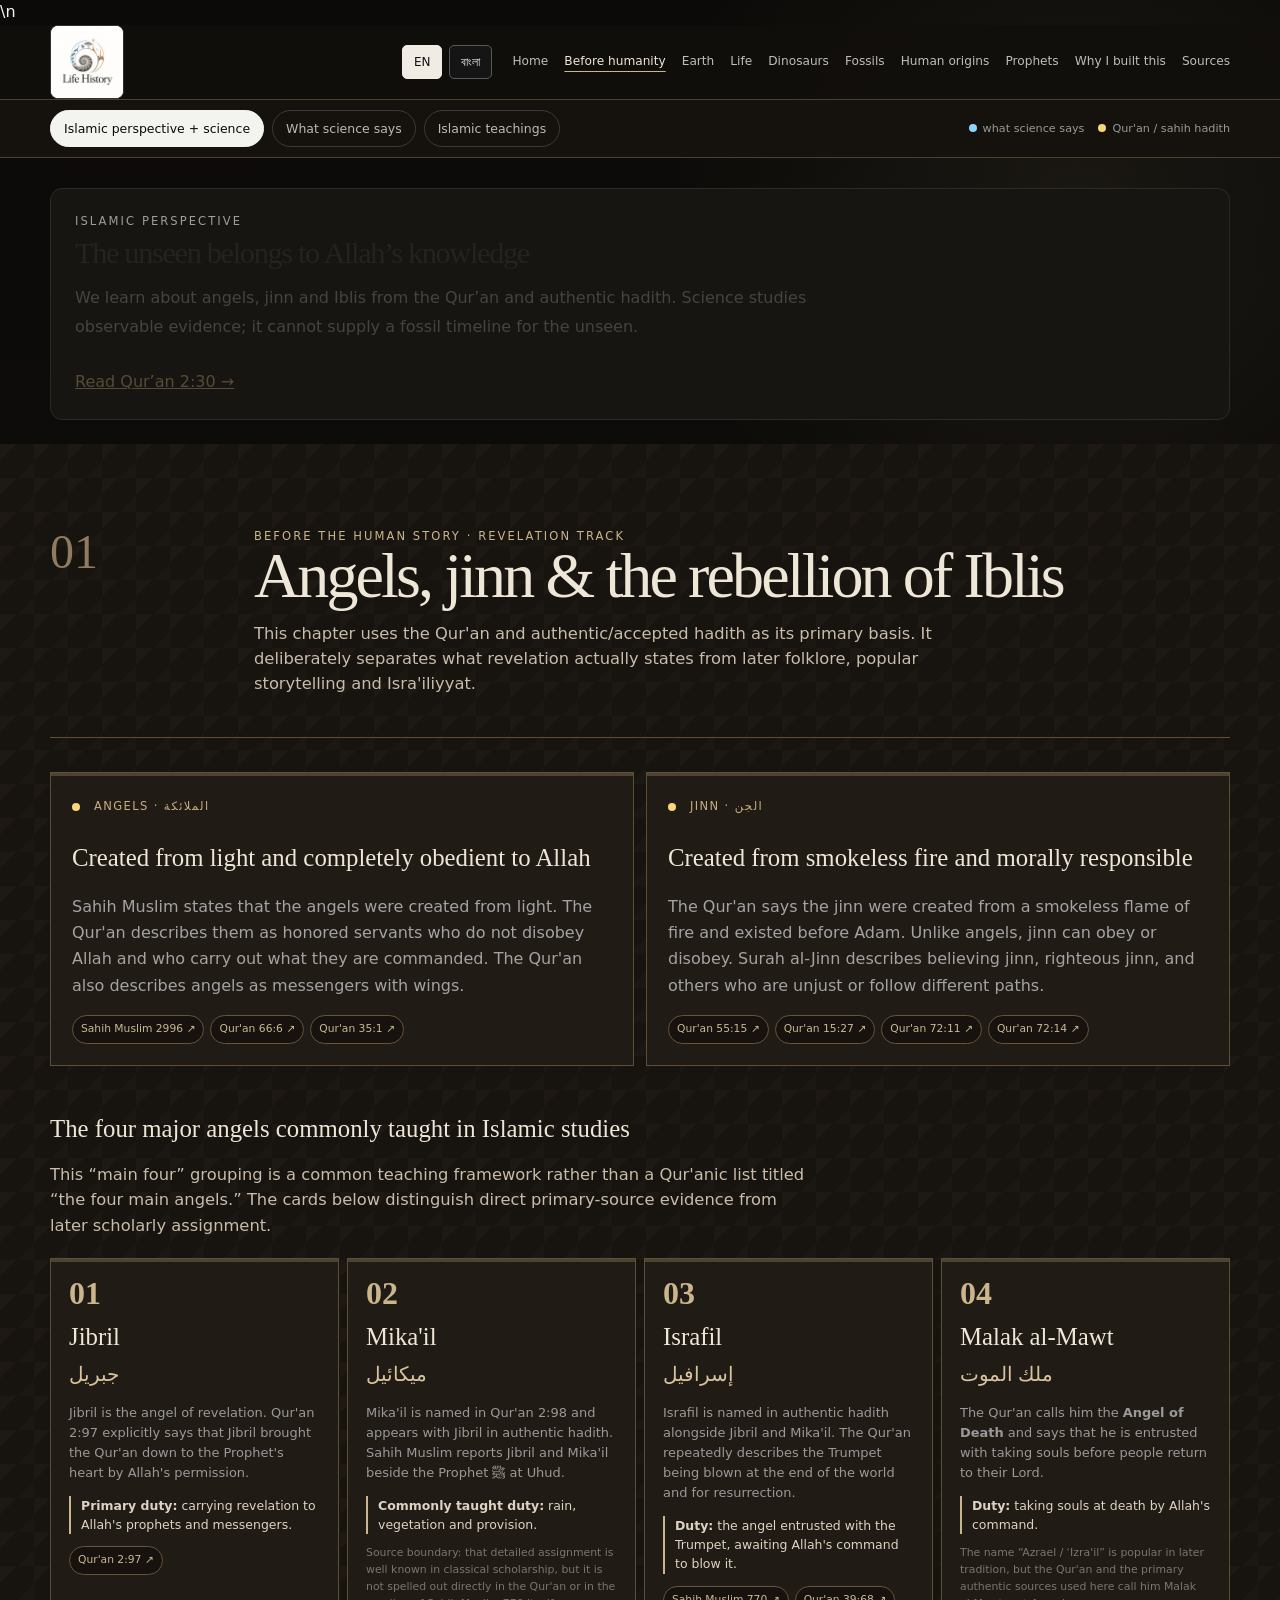
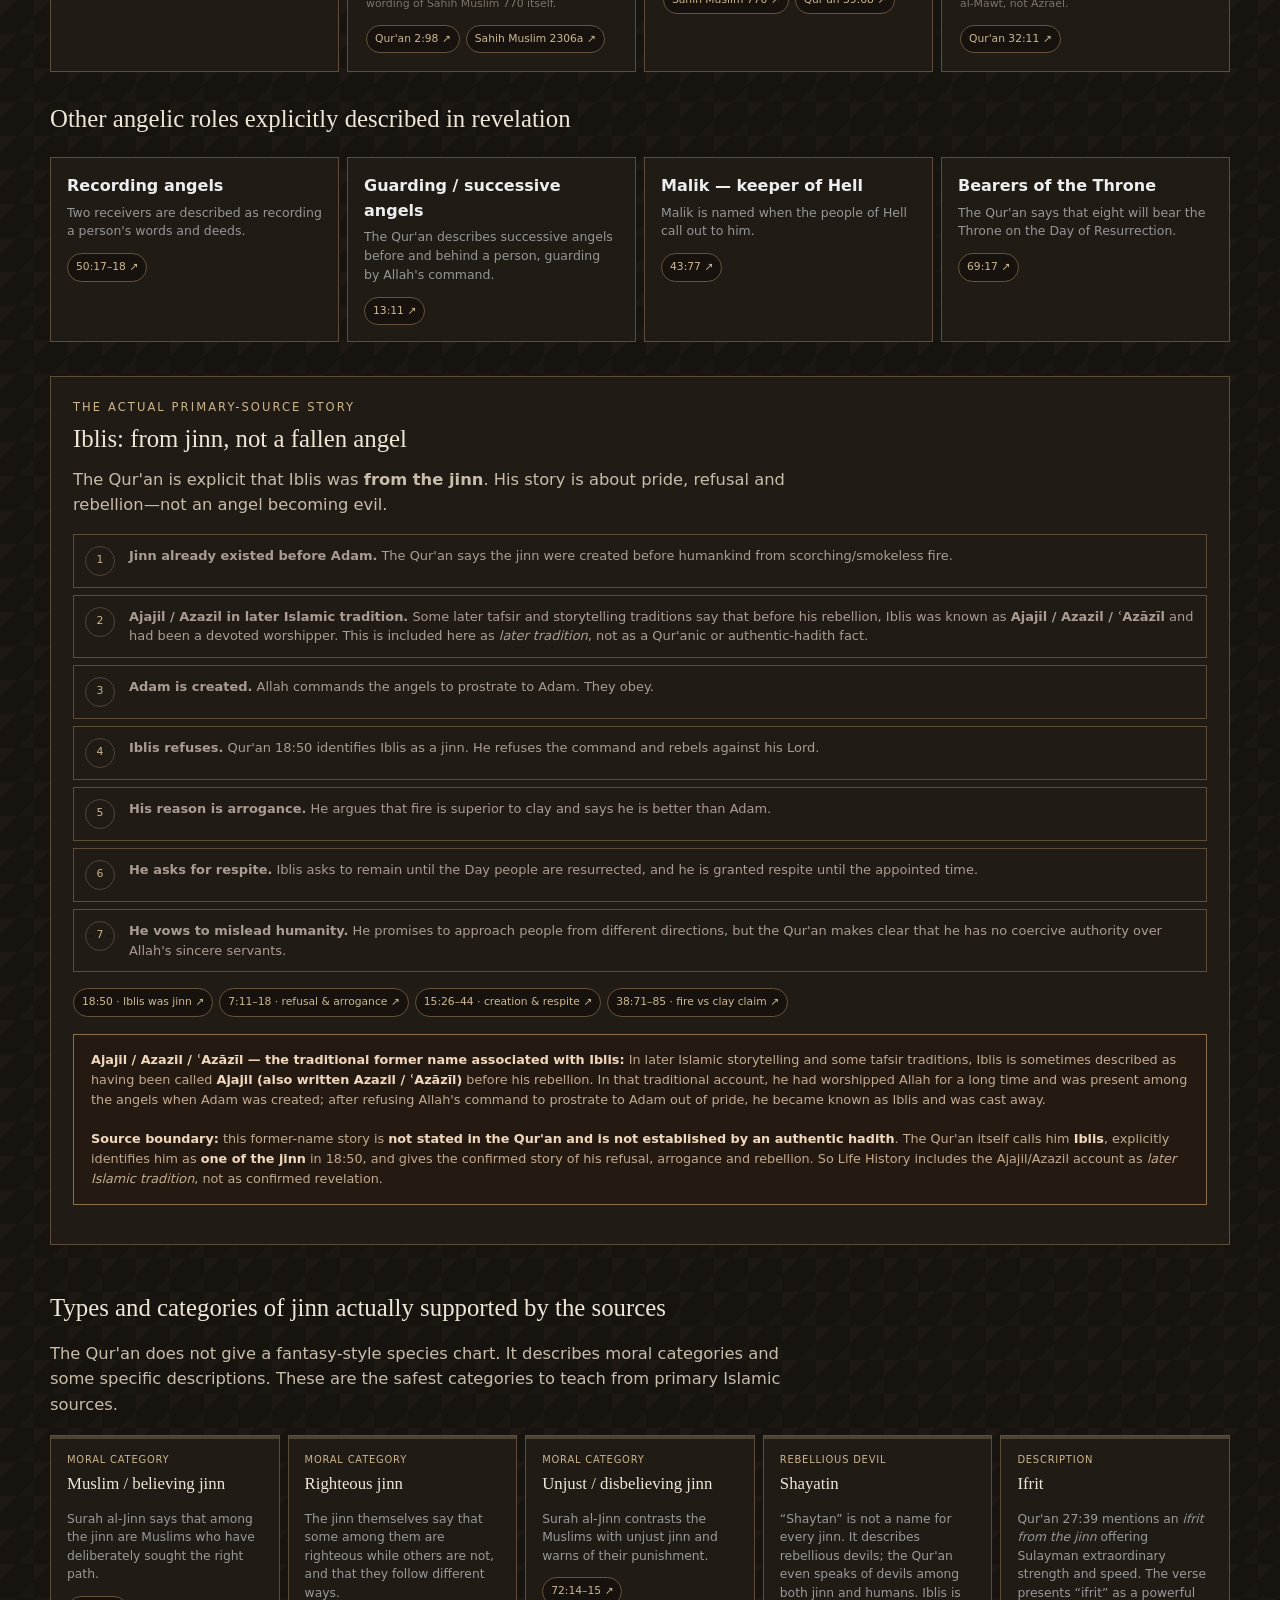
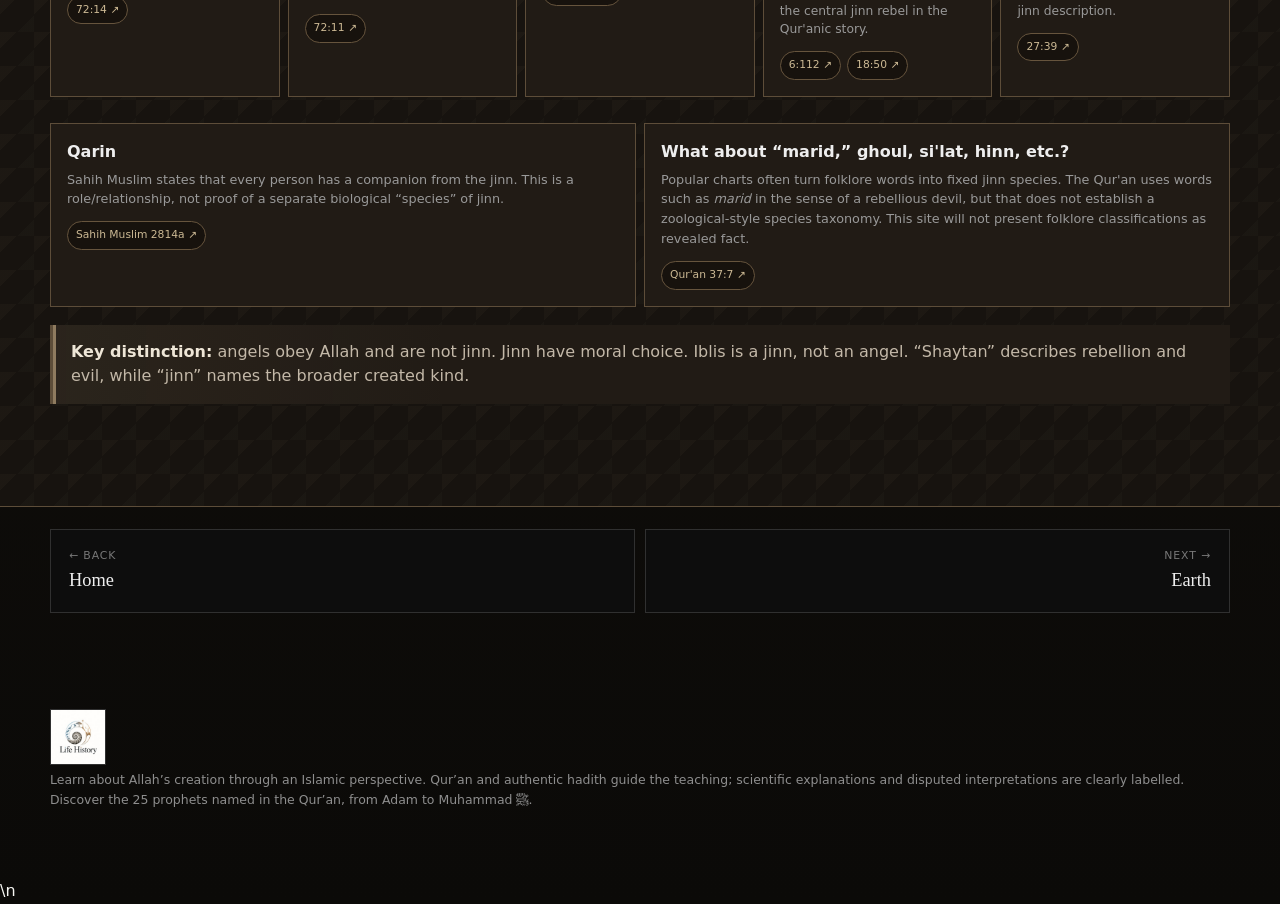
==== commit 99b710bc: "Integrate ancient-life topics chronologically, restore logo and teach through an Islamic perspective" ====
--- a/before-humanity.html
+++ b/before-humanity.html
@@ -3,7 +3,7 @@
 <head>
   <meta charset="utf-8" />
   <meta name="viewport" content="width=device-width, initial-scale=1" />
-  <meta name="description" content="Life History — a visual journey through natural history and the Islamic narrative, carefully keeping scientific evidence and revelation distinct." />
+  <meta name="description" content="Life History — explore Allah’s creation through an Islamic perspective, with Qur’an-based teaching and clearly labelled scientific explanations." />
   <title>Before Humanity — Angels, Jinn & Iblis</title>
   <style>
     :root{
@@ -203,14 +203,14 @@
 <link rel="stylesheet" href="prophets.css" />
   <link rel="stylesheet" href="unseen.css" />
   <link rel="stylesheet" href="story.css" />
-<link rel="icon" type="image/png" href="assets/life-history-logo.png?v=4"><meta property="og:site_name" content="Life History"><meta property="og:image" content="assets/life-history-logo.svg"><style>.brand-lockup{display:inline-flex;align-items:center;gap:10px;text-decoration:none;flex-shrink:0}.brand-icon{width:38px;height:38px;border-radius:50%;object-fit:cover;background:#f7f4ef}.footer-brand{display:inline-flex;align-items:center;gap:10px}.footer-brand img{width:32px;height:32px;border-radius:50%}@media(max-width:620px){.brand-icon{width:32px;height:32px}.brand-lockup{font-size:.7rem}}</style>  <link rel="stylesheet" href="pages.css" />
-<meta name="theme-color" content="#0a0a0a"><link rel="shortcut icon" type="image/png" href="assets/life-history-logo.png?v=4">
-<link rel="apple-touch-icon" href="assets/life-history-logo.png?v=4">
+<link rel="icon" type="image/png" href="assets/favicon.png?v=5"><meta property="og:site_name" content="Life History"><meta property="og:image" content="assets/life-history-logo.png?v=5"><style>.brand-lockup{display:inline-flex;align-items:center;gap:10px;text-decoration:none;flex-shrink:0}.brand-icon{width:38px;height:38px;border-radius:50%;object-fit:cover;background:#f7f4ef}.footer-brand{display:inline-flex;align-items:center;gap:10px}.footer-brand img{width:32px;height:32px;border-radius:50%}@media(max-width:620px){.brand-icon{width:32px;height:32px}.brand-lockup{font-size:.7rem}}</style>  <link rel="stylesheet" href="pages.css?v=5" />
+<meta name="theme-color" content="#0a0a0a"><link rel="shortcut icon" type="image/png" href="assets/favicon.png?v=5">
+<link rel="apple-touch-icon" href="assets/life-history-logo.png?v=5">
 </head>
 <body>
   <header class="topbar">
     <div class="wrap nav">
-      <a class="brand brand-lockup" href="index.html" aria-label="Life History home"><img class="brand-icon" src="assets/life-history-logo.png?v=4" alt=""><span>LIFE HISTORY</span></a><div class="language-switch" role="group" aria-label="Website language"><button type="button" id="lang-en" aria-pressed="true">EN</button><button type="button" id="lang-bn" aria-pressed="false">বাংলা</button></div><div id="google_translate_element" aria-hidden="true"></div>
+      <a class="brand brand-lockup" href="index.html" aria-label="Life History home"><img class="brand-icon" src="assets/life-history-logo.png?v=5" alt=""><span>LIFE HISTORY</span></a><div class="language-switch" role="group" aria-label="Website language"><button type="button" id="lang-en" aria-pressed="true">EN</button><button type="button" id="lang-bn" aria-pressed="false">বাংলা</button></div><div id="google_translate_element" aria-hidden="true"></div>
       <nav class="navlinks">
         <a href="index.html">Home</a>
         <a href="before-humanity.html" aria-current="page">Before humanity</a>
@@ -228,14 +228,16 @@
 
   <div class="modebar">
     <div class="wrap modes">
-      <button class="mode active" data-mode="all">Combined story</button>
-      <button class="mode" data-mode="science">Science only</button>
-      <button class="mode" data-mode="revelation">Islamic sources only</button>
-      <div class="legend"><span><i class="dot science-dot"></i>scientific evidence</span><span><i class="dot revelation-dot"></i>Qur'an / sahih hadith</span></div>
+      <button class="mode active" data-mode="all">Islamic perspective + science</button>
+      <button class="mode" data-mode="science">What science says</button>
+      <button class="mode" data-mode="revelation">Islamic teachings</button>
+      <div class="legend"><span><i class="dot science-dot"></i>what science says</span><span><i class="dot revelation-dot"></i>Qur'an / sahih hadith</span></div>
     </div>
   </div>
 
   <main>
+<aside class="islamic-introduction wrap" aria-label="Islamic perspective"><div class="kicker">Islamic perspective</div><h2>The unseen belongs to Allah’s knowledge</h2><p>We learn about angels, jinn and Iblis from the Qur’an and authentic hadith. Science studies observable evidence; it cannot supply a fossil timeline for the unseen.</p><a href="https://quran.com/2/30" target="_blank" rel="noopener">Read Qur’an 2:30 →</a></aside>
+
 <section id="before">
       <div class="wrap">
         <div class="section-head">
@@ -406,8 +408,8 @@
 
   <footer class="footer">
     <div class="wrap">
-      <span class="footer-brand"><img src="assets/life-history-logo.png?v=4" alt=""><b>LIFE HISTORY</b></span><br>
-      Built as an educational interface, not a fatwa and not a substitute for a science textbook. Where Islamic interpretation is disputed, the page should state the uncertainty rather than present one inference as revelation. This edition includes the standard 25-prophet learning list from Adam through Muhammad ﷺ.
+      <span class="footer-brand"><img src="assets/life-history-logo.png?v=5" alt=""><b>LIFE HISTORY</b></span><br>
+      Learn about Allah’s creation through an Islamic perspective. Qur’an and authentic hadith guide the teaching; scientific explanations and disputed interpretations are clearly labelled. Discover the 25 prophets named in the Qur’an, from Adam to Muhammad ﷺ.
     </div>
   </footer>
 
--- a/pages.css
+++ b/pages.css
@@ -557,3 +557,6 @@
 html[lang="bn"] [title]{
   pointer-events:auto;
 }
+
+/* Quran-first chapter framing and in-chapter connections. */
+.islamic-introduction{margin-top:30px;margin-bottom:24px;padding:24px;border:1px solid var(--line,#ddd);border-radius:12px;background:var(--faith-bg,#f7f4ef);color:#25231f}.islamic-introduction h2{font-size:clamp(1.3rem,3vw,1.9rem);margin:8px 0 12px}.islamic-introduction p{font-size:1rem;line-height:1.8;max-width:78ch;color:#444}.islamic-introduction a{display:inline-block;margin-top:12px;color:#584b35}.story-connection{margin:32px 0 18px;padding:16px 20px;border-left:3px solid #897660;line-height:1.7;color:var(--muted,#666)}.prehistory-explorer,.darwin-study,.fair-viewpoints{scroll-margin-top:100px}.viewpoint-grid .islamic{order:-1}.brand-icon,.footer-brand img{object-fit:contain!important;border-radius:0!important;background:transparent!important;width:56px!important;height:56px!important}@media(max-width:620px){.brand-icon{width:42px!important;height:42px!important}.islamic-introduction{width:calc(100% - 32px);padding:18px}}
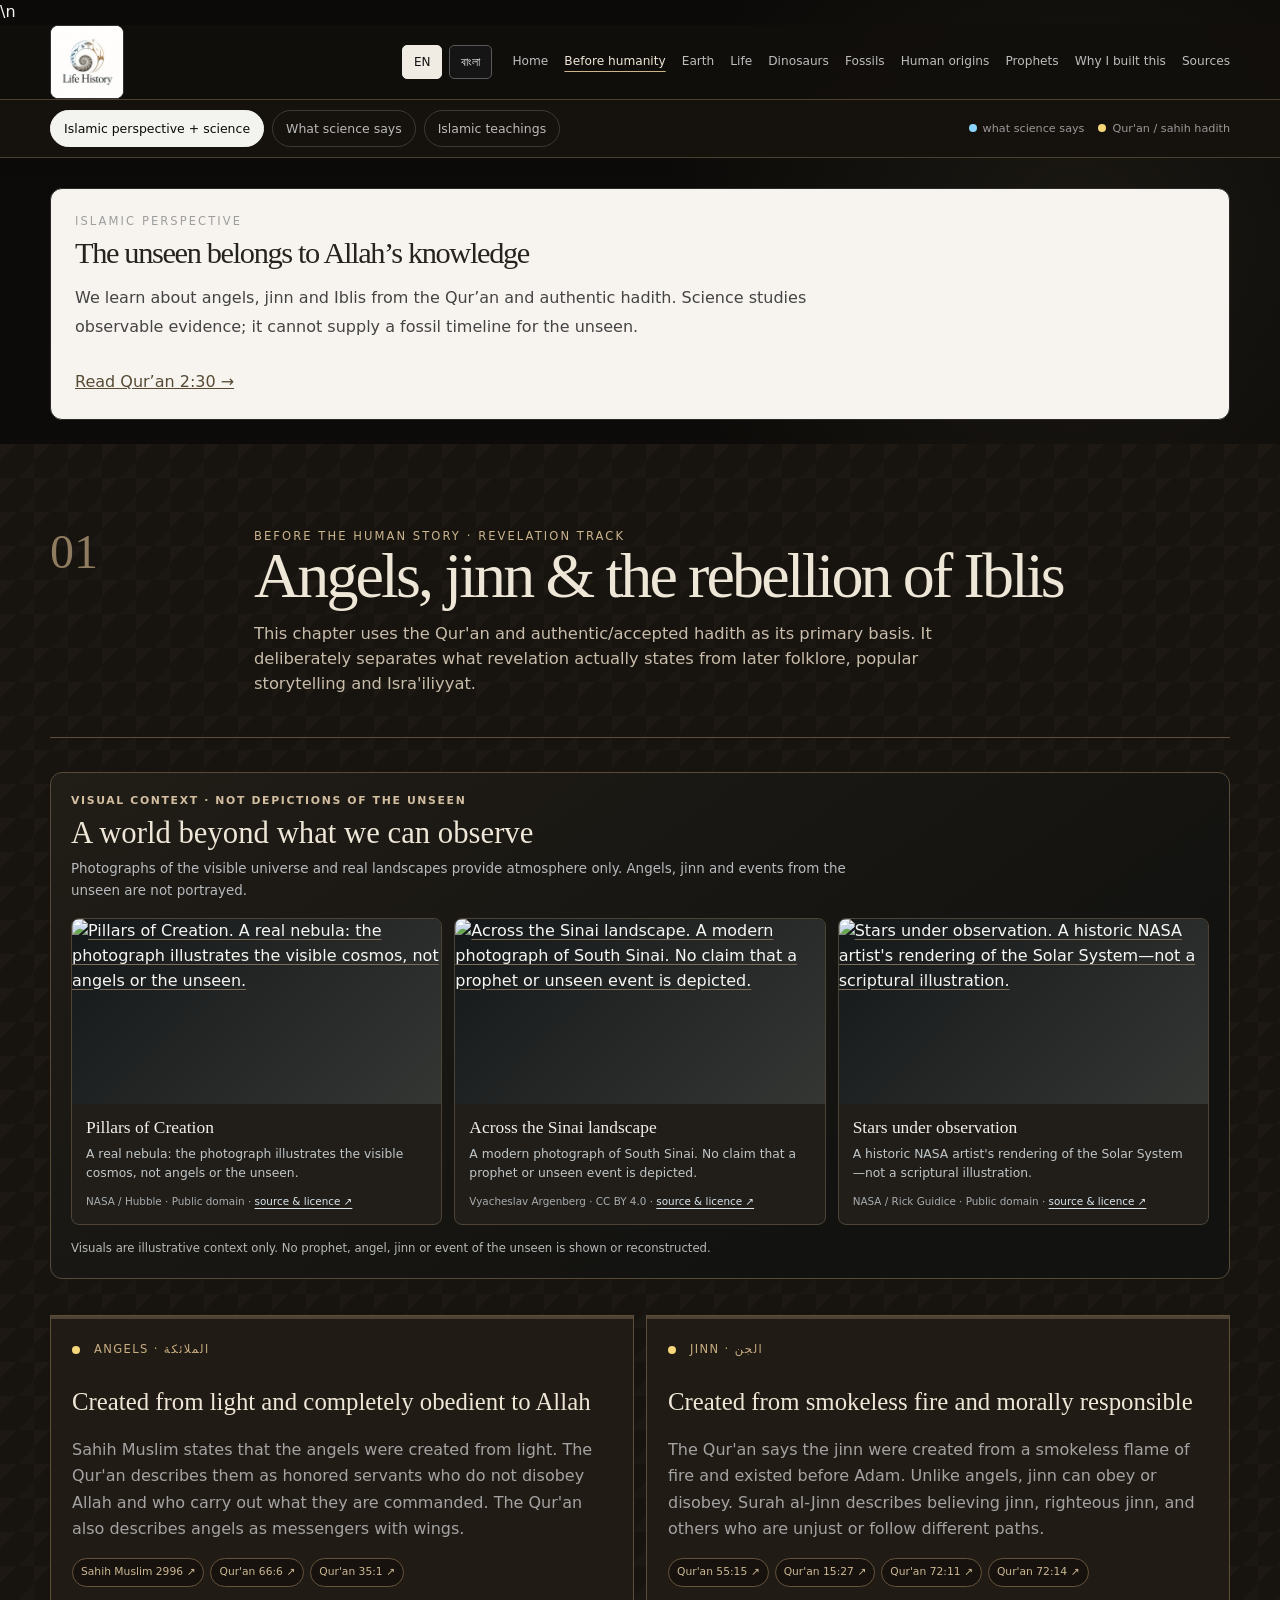
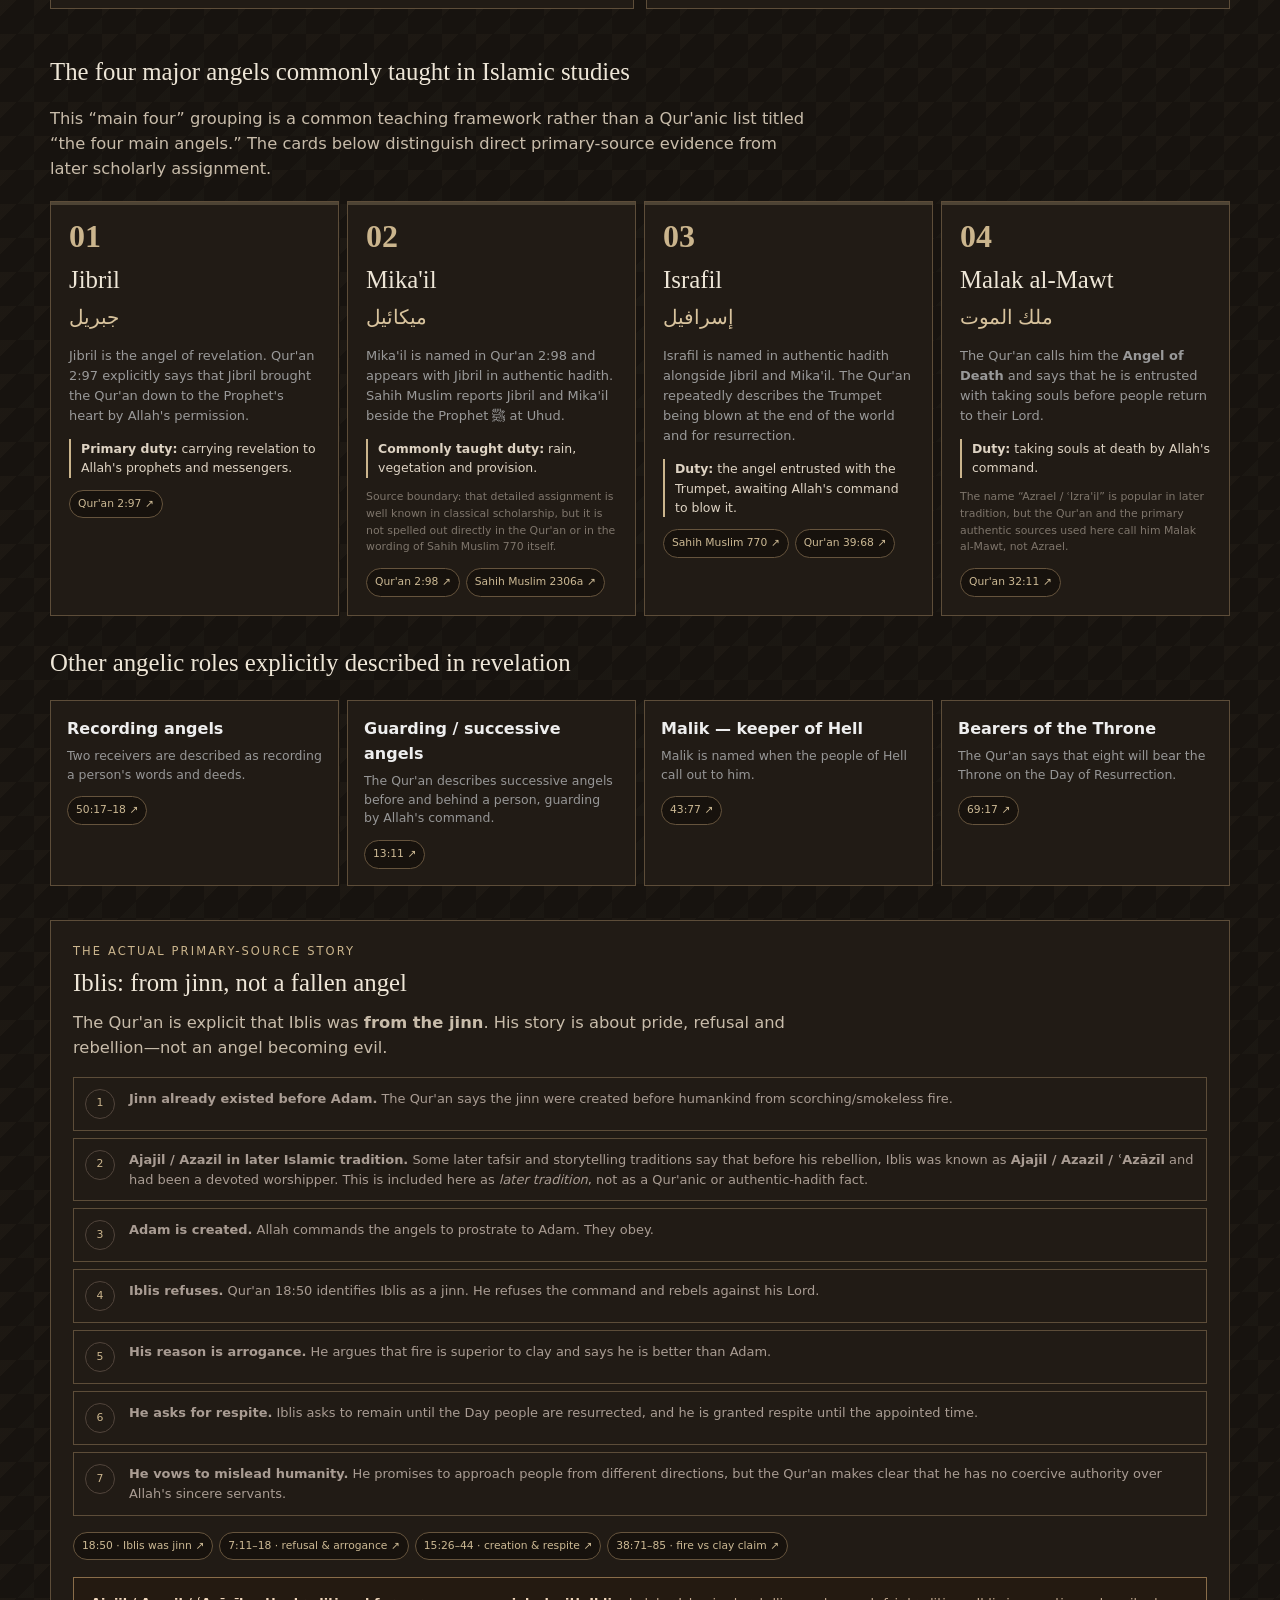
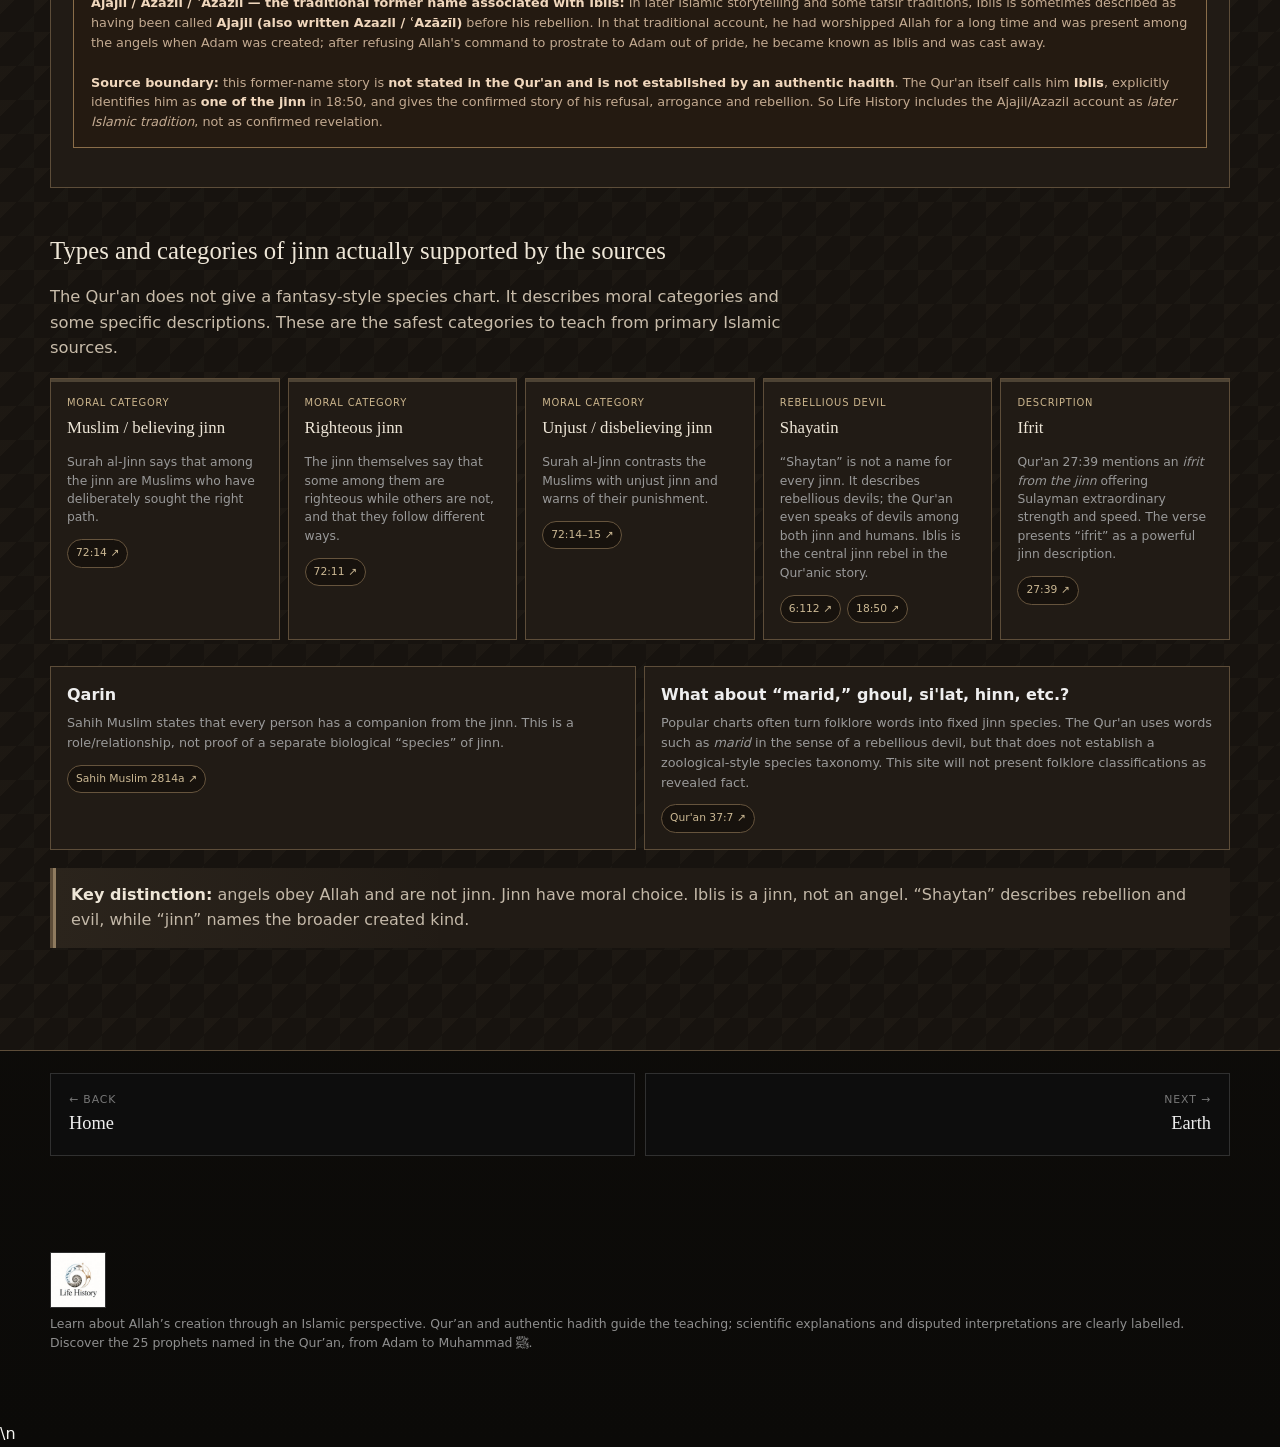
==== commit 90027cd5: "Add credited pictures and interpretive captions to before-humanity.html" ====
--- a/before-humanity.html
+++ b/before-humanity.html
@@ -206,6 +206,7 @@
 <link rel="icon" type="image/png" href="assets/favicon.png?v=5"><meta property="og:site_name" content="Life History"><meta property="og:image" content="assets/life-history-logo.png?v=5"><style>.brand-lockup{display:inline-flex;align-items:center;gap:10px;text-decoration:none;flex-shrink:0}.brand-icon{width:38px;height:38px;border-radius:50%;object-fit:cover;background:#f7f4ef}.footer-brand{display:inline-flex;align-items:center;gap:10px}.footer-brand img{width:32px;height:32px;border-radius:50%}@media(max-width:620px){.brand-icon{width:32px;height:32px}.brand-lockup{font-size:.7rem}}</style>  <link rel="stylesheet" href="pages.css?v=5" />
 <meta name="theme-color" content="#0a0a0a"><link rel="shortcut icon" type="image/png" href="assets/favicon.png?v=5">
 <link rel="apple-touch-icon" href="assets/life-history-logo.png?v=5">
+<link rel="stylesheet" href="visual-archive.css">
 </head>
 <body>
   <header class="topbar">
@@ -249,7 +250,8 @@
           </div>
         </div>
 
-        <div class="unseen-intro" data-track="revelation">
+        <div class="visual-gallery visual-faith" data-track="revelation" aria-label="A world beyond what we can observe"><div class="visual-gallery-head"><div><div class="visual-gallery-kicker">Visual context · not depictions of the unseen</div><h3 class="visual-gallery-title">A world beyond what we can observe</h3><p class="visual-gallery-subtitle">Photographs of the visible universe and real landscapes provide atmosphere only. Angels, jinn and events from the unseen are not portrayed.</p></div></div><div class="visual-gallery-grid"><figure class="visual-media-card"><a class="visual-media-image" href="https://commons.wikimedia.org/wiki/File:Pillars_of_Creation.jpeg" target="_blank" rel="noopener noreferrer" title="Open image source and licence"><img loading="lazy" decoding="async" width="960" height="640" src="https://commons.wikimedia.org/wiki/Special:FilePath/Pillars_of_Creation.jpeg?width=720" alt="Pillars of Creation. A real nebula: the photograph illustrates the visible cosmos, not angels or the unseen."><span class="visual-placeholder">Image currently unavailable · open source ↗</span></a><figcaption><strong>Pillars of Creation</strong><span class="visual-media-description">A real nebula: the photograph illustrates the visible cosmos, not angels or the unseen.</span><small class="visual-source-credit">NASA / Hubble · Public domain · <a href="https://commons.wikimedia.org/wiki/File:Pillars_of_Creation.jpeg" target="_blank" rel="noopener noreferrer">source & licence ↗</a></small></figcaption></figure><figure class="visual-media-card"><a class="visual-media-image" href="https://commons.wikimedia.org/wiki/File:Sinai_Desert%2C_Egypt%2C_Lunar_landscape_of_Sinai_desert.jpg" target="_blank" rel="noopener noreferrer" title="Open image source and licence"><img loading="lazy" decoding="async" width="960" height="640" src="https://commons.wikimedia.org/wiki/Special:FilePath/Sinai_Desert%2C_Egypt%2C_Lunar_landscape_of_Sinai_desert.jpg?width=720" alt="Across the Sinai landscape. A modern photograph of South Sinai. No claim that a prophet or unseen event is depicted."><span class="visual-placeholder">Image currently unavailable · open source ↗</span></a><figcaption><strong>Across the Sinai landscape</strong><span class="visual-media-description">A modern photograph of South Sinai. No claim that a prophet or unseen event is depicted.</span><small class="visual-source-credit">Vyacheslav Argenberg · CC BY 4.0 · <a href="https://commons.wikimedia.org/wiki/File:Sinai_Desert%2C_Egypt%2C_Lunar_landscape_of_Sinai_desert.jpg" target="_blank" rel="noopener noreferrer">source & licence ↗</a></small></figcaption></figure><figure class="visual-media-card"><a class="visual-media-image" href="https://commons.wikimedia.org/wiki/File:Solar_system_artwork.jpg" target="_blank" rel="noopener noreferrer" title="Open image source and licence"><img loading="lazy" decoding="async" width="960" height="640" src="https://commons.wikimedia.org/wiki/Special:FilePath/Solar_system_artwork.jpg?width=720" alt="Stars under observation. A historic NASA artist's rendering of the Solar System—not a scriptural illustration."><span class="visual-placeholder">Image currently unavailable · open source ↗</span></a><figcaption><strong>Stars under observation</strong><span class="visual-media-description">A historic NASA artist's rendering of the Solar System—not a scriptural illustration.</span><small class="visual-source-credit">NASA / Rick Guidice · Public domain · <a href="https://commons.wikimedia.org/wiki/File:Solar_system_artwork.jpg" target="_blank" rel="noopener noreferrer">source & licence ↗</a></small></figcaption></figure></div><p class="visual-gallery-note">Visuals are illustrative context only. No prophet, angel, jinn or event of the unseen is shown or reconstructed.</p></div>
+<div class="unseen-intro" data-track="revelation">
           <article class="unseen-card">
             <div class="track-tag"><i class="dot revelation-dot"></i>Angels · الملائكة</div>
             <h3>Created from light and completely obedient to Allah</h3>
@@ -447,5 +449,6 @@
 </script>
 <script src="https://translate.google.com/translate_a/element.js?cb=lifeHistoryTranslateReady" async defer></script>
 <script src="bangla-copy.js" defer></script>
+<script src="visual-archive.js" defer></script>
 </body>
 </html>
--- a/pages.css
+++ b/pages.css
@@ -559,4 +559,4 @@
 }
 
 /* Quran-first chapter framing and in-chapter connections. */
-.islamic-introduction{margin-top:30px;margin-bottom:24px;padding:24px;border:1px solid var(--line,#ddd);border-radius:12px;background:var(--faith-bg,#f7f4ef);color:#25231f}.islamic-introduction h2{font-size:clamp(1.3rem,3vw,1.9rem);margin:8px 0 12px}.islamic-introduction p{font-size:1rem;line-height:1.8;max-width:78ch;color:#444}.islamic-introduction a{display:inline-block;margin-top:12px;color:#584b35}.story-connection{margin:32px 0 18px;padding:16px 20px;border-left:3px solid #897660;line-height:1.7;color:var(--muted,#666)}.prehistory-explorer,.darwin-study,.fair-viewpoints{scroll-margin-top:100px}.viewpoint-grid .islamic{order:-1}.brand-icon,.footer-brand img{object-fit:contain!important;border-radius:0!important;background:transparent!important;width:56px!important;height:56px!important}@media(max-width:620px){.brand-icon{width:42px!important;height:42px!important}.islamic-introduction{width:calc(100% - 32px);padding:18px}}
+.islamic-introduction{margin-top:30px;margin-bottom:24px;padding:24px;border:1px solid var(--line,#ddd);border-radius:12px;background:#f7f4ef;color:#25231f}.islamic-introduction h2{font-size:clamp(1.3rem,3vw,1.9rem);margin:8px 0 12px}.islamic-introduction p{font-size:1rem;line-height:1.8;max-width:78ch;color:#444}.islamic-introduction a{display:inline-block;margin-top:12px;color:#584b35}.story-connection{margin:32px 0 18px;padding:16px 20px;border-left:3px solid #897660;line-height:1.7;color:var(--muted,#666)}.prehistory-explorer,.darwin-study,.fair-viewpoints{scroll-margin-top:100px}.viewpoint-grid .islamic{order:-1}.brand-icon,.footer-brand img{object-fit:contain!important;border-radius:0!important;background:transparent!important;width:56px!important;height:56px!important}@media(max-width:620px){.brand-icon{width:42px!important;height:42px!important}.islamic-introduction{width:calc(100% - 32px);padding:18px}}
--- a/visual-archive.css
+++ b/visual-archive.css
@@ -0,0 +1,39 @@
+
+/* Curated educational photography: charcoal structure, restrained natural colour. */
+.visual-gallery{margin:30px 0 36px;padding:20px;border:1px solid #34383a;background:linear-gradient(145deg,#15191c,#0e0f10 75%);border-radius:12px;clear:both}
+.visual-gallery.visual-faith{background:linear-gradient(145deg,#211d17,#121210 74%);border-color:#574a38}
+.visual-gallery-head{display:flex;gap:20px;align-items:end;justify-content:space-between;flex-wrap:wrap;margin:0 0 17px}
+.visual-gallery-kicker{font:600 .68rem/1.4 system-ui,sans-serif;text-transform:uppercase;letter-spacing:.15em;color:#bdc9ce}
+.visual-faith .visual-gallery-kicker{color:#d4bea0}
+.visual-gallery-title{font:400 clamp(1.3rem,2.4vw,2.15rem)/1.2 Georgia,serif;color:#f0eeea;margin:7px 0 6px}
+.visual-gallery-subtitle{font-size:.84rem;color:#b7bbbf;line-height:1.6;max-width:800px;margin:0}
+.visual-gallery-grid{display:grid;grid-template-columns:repeat(3,minmax(0,1fr));gap:12px}
+.visual-gallery-grid.is-four{grid-template-columns:repeat(4,minmax(0,1fr))}
+.visual-media-card{margin:0;min-width:0;background:#171a1c;border:1px solid #383d40;border-radius:8px;overflow:hidden;display:flex;flex-direction:column}
+.visual-faith .visual-media-card{background:#211e1a;border-color:#4e4435}
+.visual-media-image{position:relative;height:185px;background:linear-gradient(135deg,#151819,#343634);display:block;overflow:hidden}
+.visual-media-image img{display:block;width:100%;height:100%;object-fit:cover;filter:saturate(.72);transition:filter .22s ease,transform .35s ease}
+.visual-media-card:hover .visual-media-image img{filter:saturate(1);transform:scale(1.025)}
+.visual-media-card figcaption{padding:13px 14px 15px;flex:1;display:flex;flex-direction:column}
+.visual-media-card strong{font:400 1.09rem/1.25 Georgia,serif;color:#f0efeb;display:block;margin-bottom:6px}
+.visual-media-description{font:.77rem/1.55 system-ui,sans-serif;color:#c0c6c8;display:block}
+.visual-source-credit{display:block;margin-top:auto;padding-top:11px;font:.65rem/1.45 system-ui,sans-serif;color:#a7adb0}
+.visual-source-credit a{color:#dbe7ed;text-decoration:underline;text-underline-offset:3px}
+.visual-gallery-note{font:.73rem/1.65 system-ui,sans-serif;color:#b6bab7;margin:14px 0 0}
+.visual-placeholder{display:none;padding:22px;font:.78rem/1.5 system-ui,sans-serif;color:#dedede}
+.visual-image-unavailable .visual-placeholder{display:block}
+.visual-image-unavailable img{display:none!important}
+.ref-chapter>.visual-chapter-photo{position:absolute;inset:0;z-index:0;display:block;pointer-events:none;overflow:hidden}
+.ref-chapter>.visual-chapter-photo img{display:block;width:100%;height:100%;object-fit:cover;opacity:.31;filter:saturate(.65) contrast(1.1);transition:transform .3s ease,opacity .3s ease}
+.ref-chapter:hover>.visual-chapter-photo img{transform:scale(1.04);opacity:.45}
+.ref-chapter::before{z-index:1;background:linear-gradient(90deg,rgba(4,5,6,.87),rgba(5,5,6,.45) 64%,rgba(0,0,0,.25))!important}
+.ref-chapter>.ref-chapter-no,.ref-chapter>div:not(.visual-chapter-photo),.ref-chapter>i{position:relative;z-index:2}
+.ref-chapter b{color:#fff}
+.ref-chapter small{color:#d4d3cf}
+.ref-chapter-no{color:#e6ded2}
+.ref-home-center{position:relative;isolation:isolate}
+.ref-home-center::before{content:"";position:absolute;inset:0;z-index:-1;pointer-events:none;background:linear-gradient(90deg,rgba(6,6,6,.91),rgba(7,7,7,.45),rgba(6,6,6,.9)),url("https://commons.wikimedia.org/wiki/Special:FilePath/Pillars_of_Creation.jpeg?width=1200") center / cover no-repeat;opacity:.65}
+@media(max-width:1050px){.visual-gallery-grid.is-four{grid-template-columns:repeat(2,minmax(0,1fr))}}
+@media(max-width:800px){.visual-gallery-grid{grid-template-columns:repeat(2,minmax(0,1fr))}}
+@media(max-width:620px){.visual-gallery{padding:13px;margin:22px 0 28px}.visual-gallery-grid,.visual-gallery-grid.is-four{grid-template-columns:1fr}.visual-media-image{height:210px}.visual-gallery-head{display:block}.visual-gallery-title{font-size:1.5rem}.ref-chapter>.visual-chapter-photo img{opacity:.24}}
+@media(prefers-reduced-motion:reduce){.visual-media-image img,.ref-chapter>.visual-chapter-photo img{transition:none!important;transform:none!important}}
